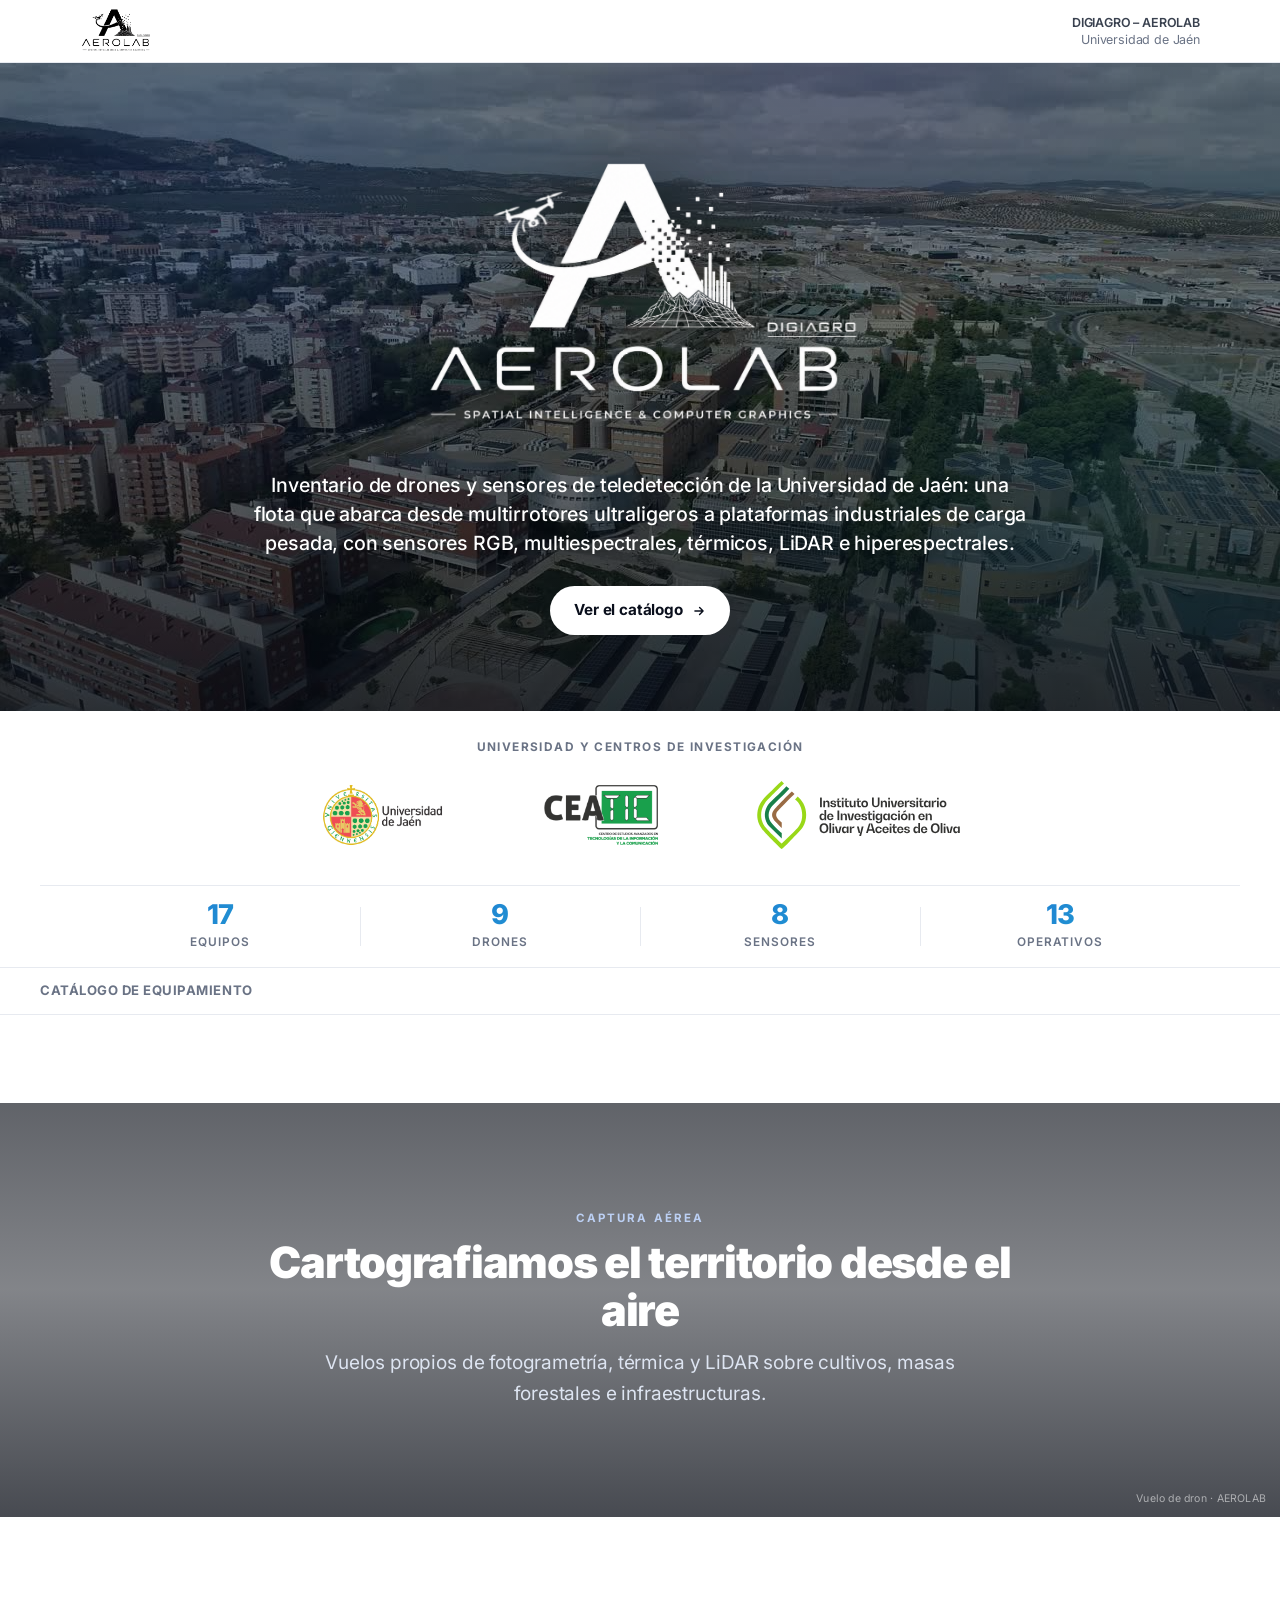
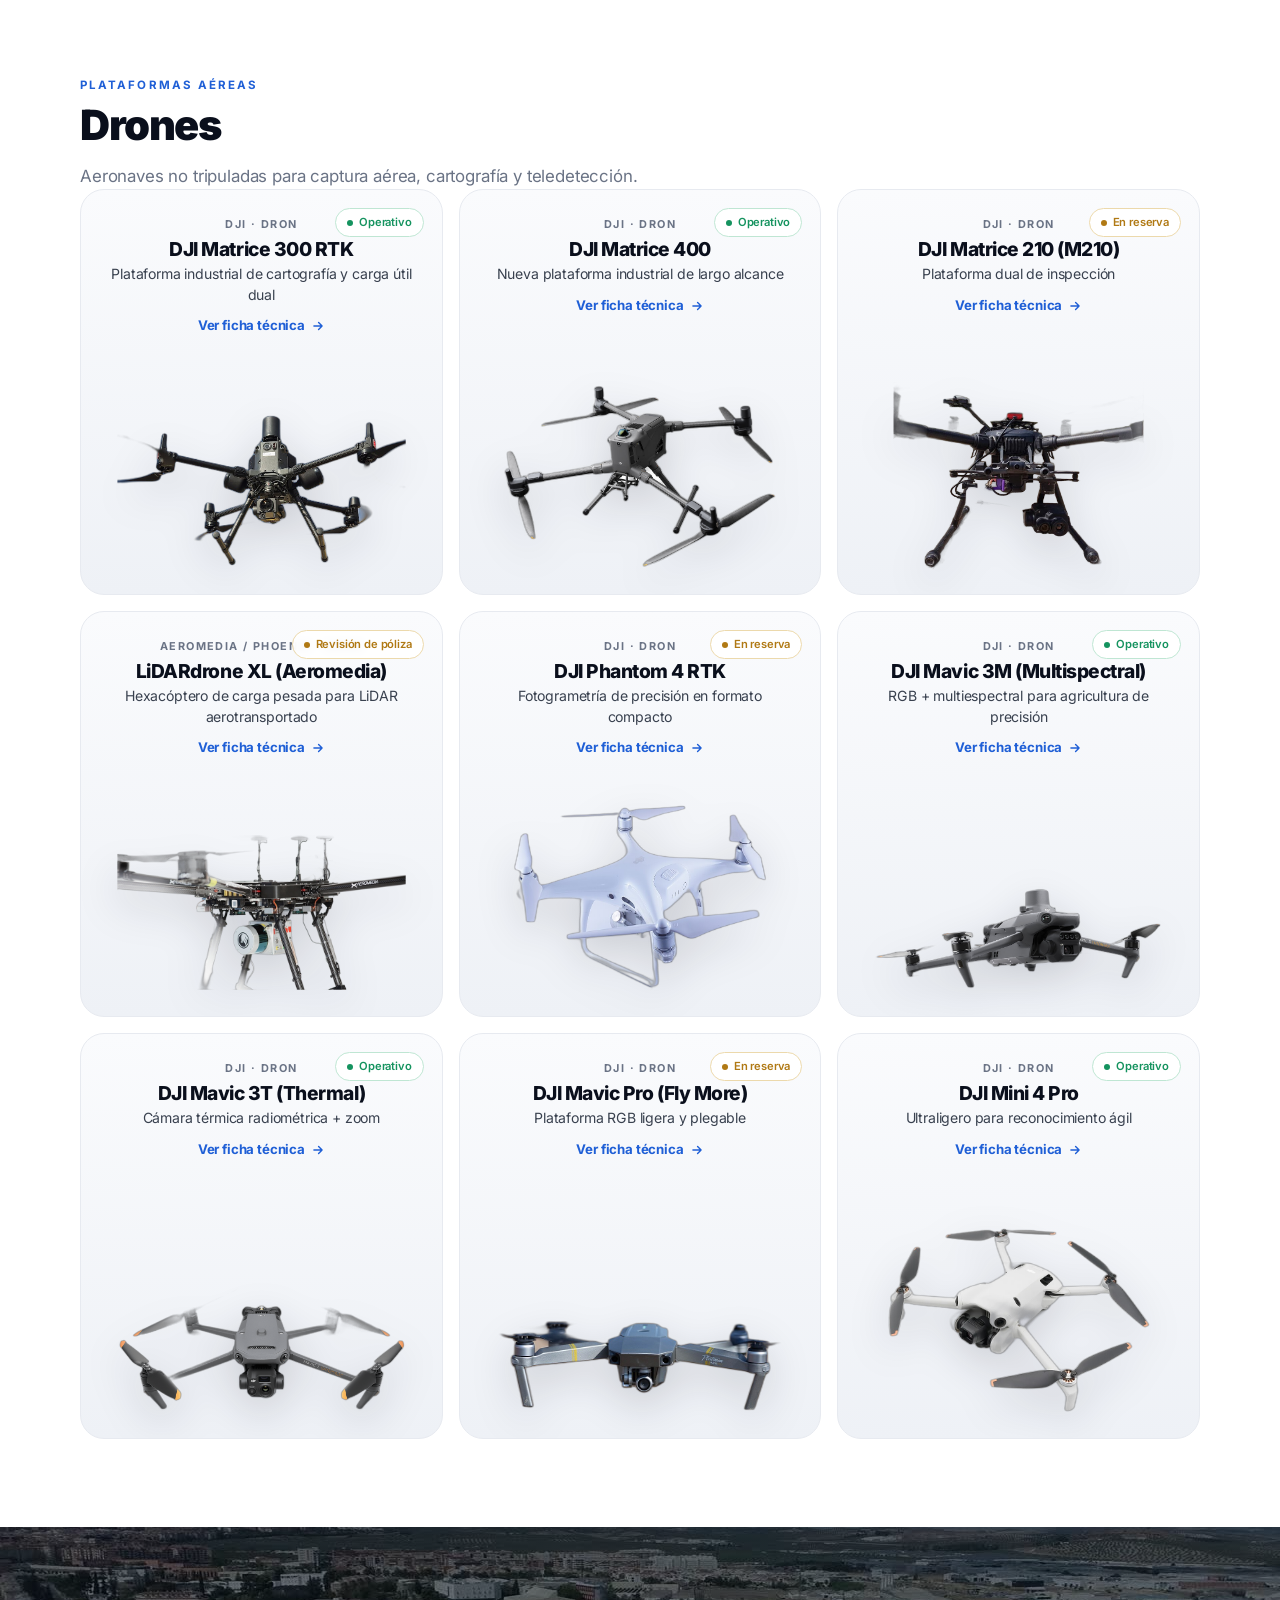
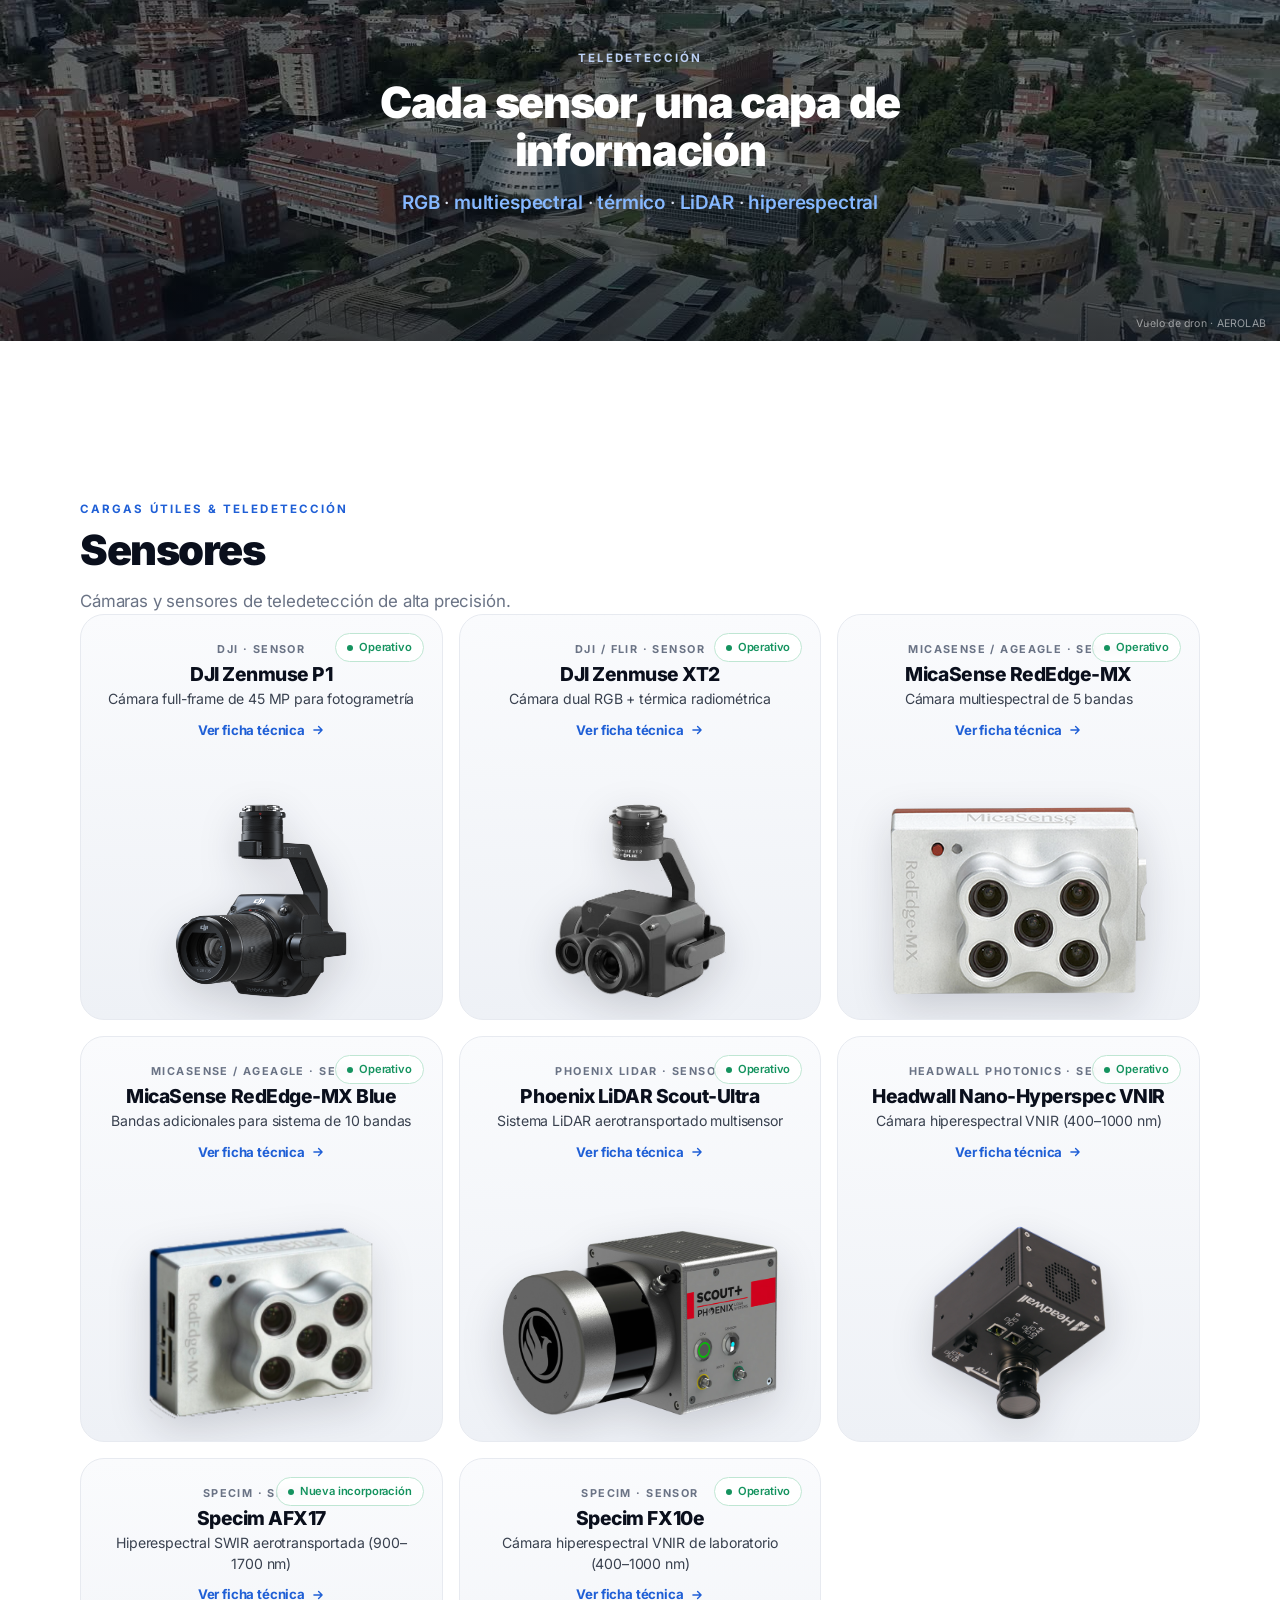
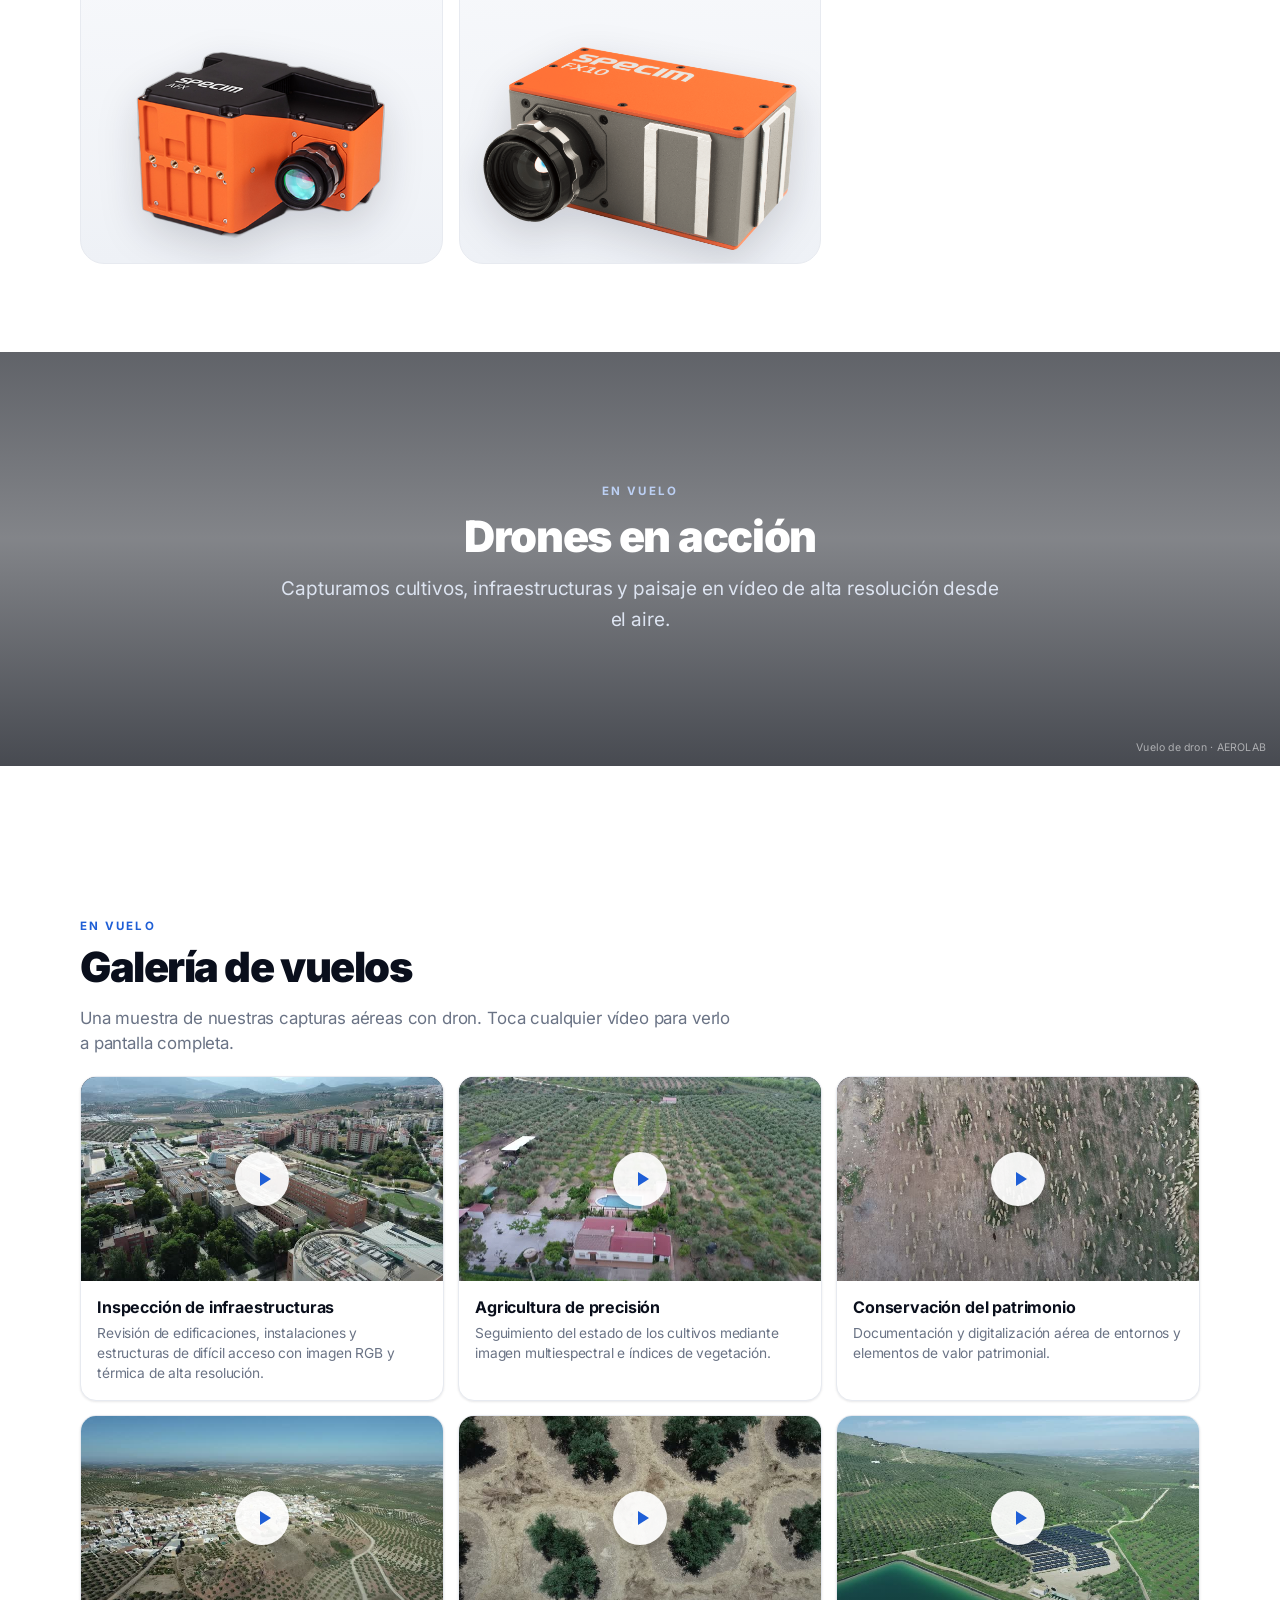
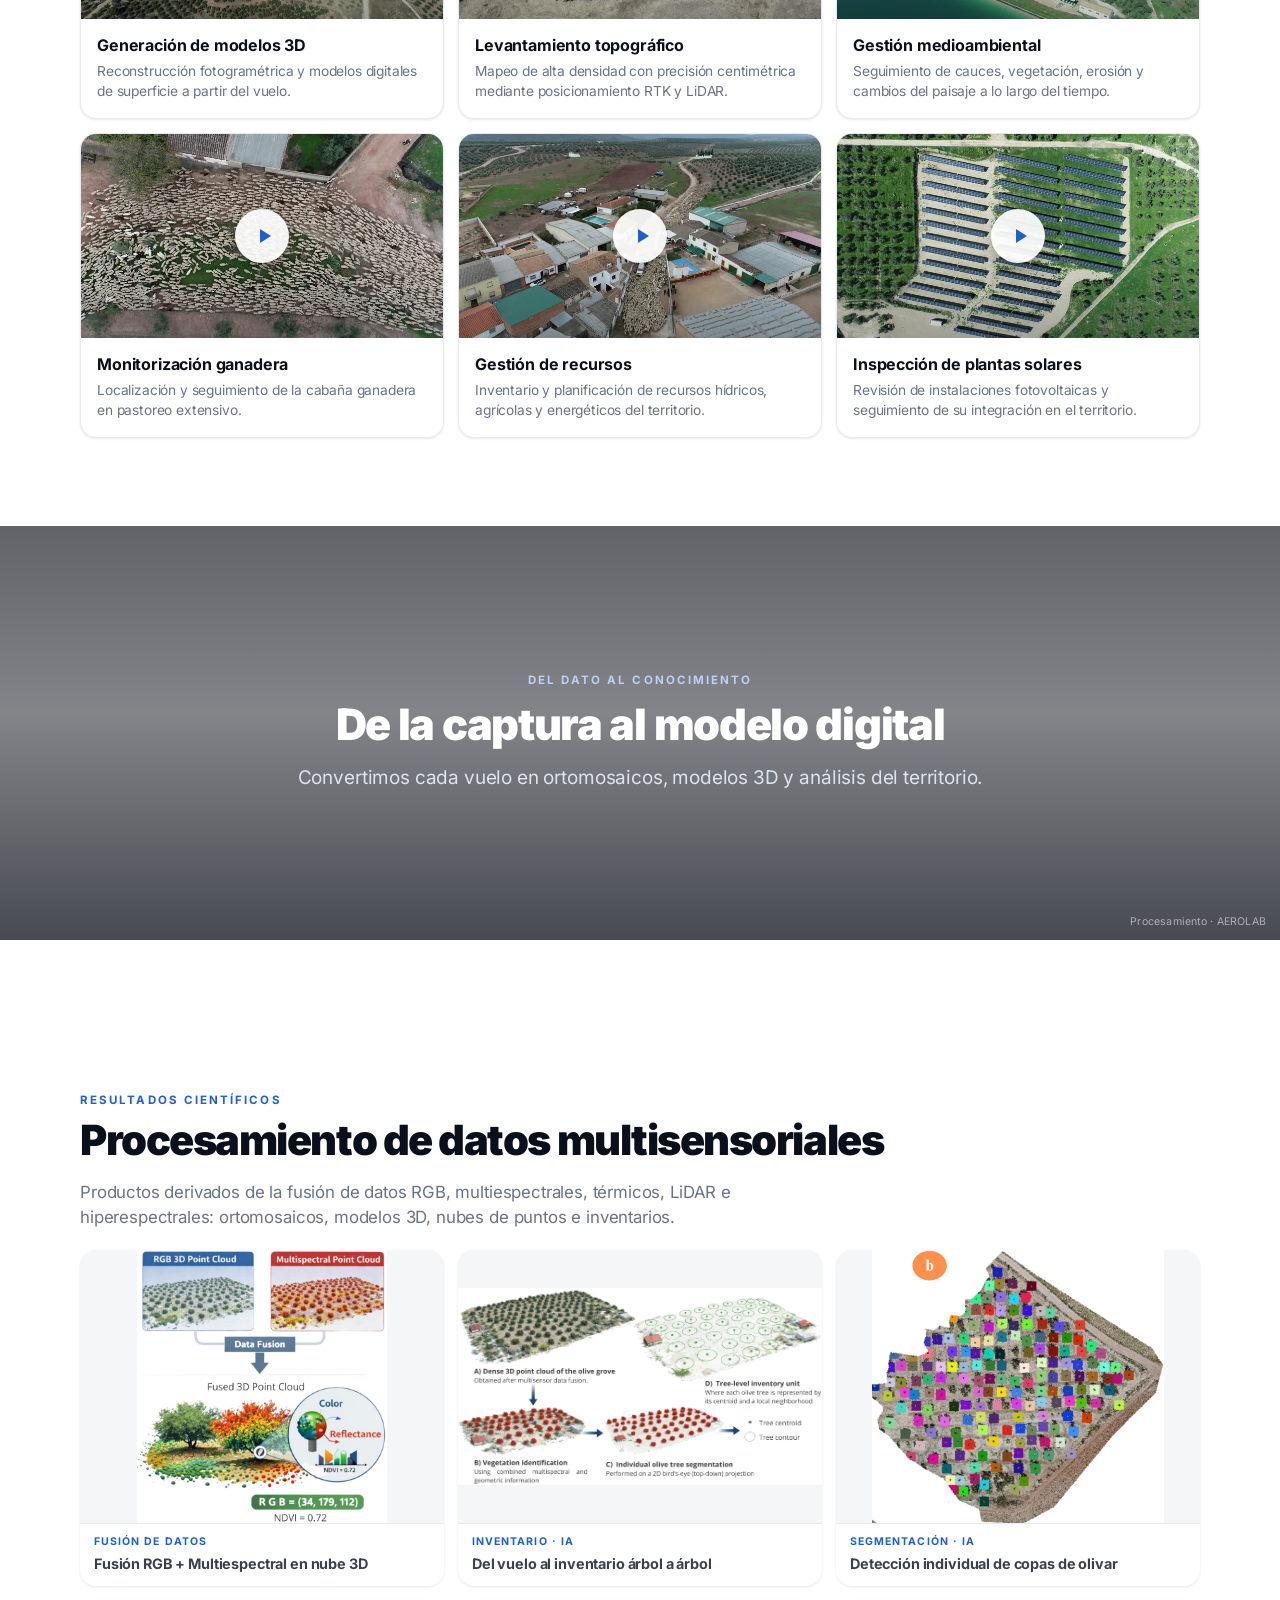
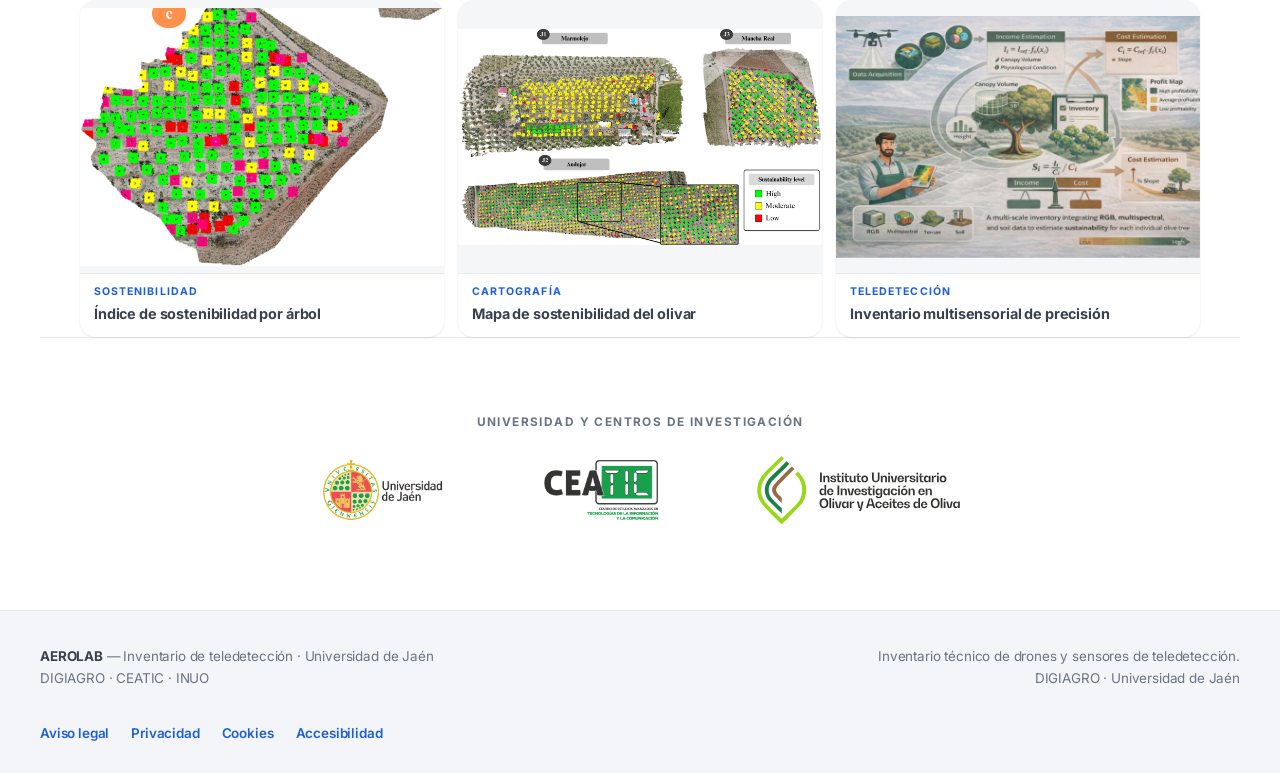
==== aerolab/index.html @ 901b5f2d "AeroLab: la palabra del logo sube dentro de una ventana fija Co-Authored-By: Claude Opus 5.5 <norepl" ====
<!DOCTYPE html>
<html lang="es">
<head>
<meta charset="UTF-8" />
<meta name="viewport" content="width=device-width, initial-scale=1.0" />
<title>AEROLAB · Inventario de Drones y Sensores — Universidad de Jaén</title>
<meta name="description" content="AEROLAB — catálogo técnico de drones y sensores de teledetección del grupo GGGJ de la Universidad de Jaén: características, estado y documentación." />
<link rel="icon" type="image/x-icon" href="favicon.ico?v=2">
<link rel="icon" type="image/png" sizes="32x32" href="favicon-32.png?v=2">
<link rel="icon" type="image/png" sizes="16x16" href="favicon-16.png?v=2">
<link rel="apple-touch-icon" sizes="180x180" href="apple-touch-icon.png?v=2">
<link rel="stylesheet" href="../assets/fuentes/inter.css">
<link rel="stylesheet" href="styles.css?v=41">
</head>
<body>

<nav class="nav">
  <div class="container nav-inner">
    <a class="brand" href="#top" aria-label="AEROLAB DIGIAGRO">
      <img class="brand-img" src="assets/img/aerolab-dark.png?v=29" alt="AEROLAB DIGIAGRO" />
    </a>
    <div class="nav-spacer"></div>
    <div class="nav-meta">
      <b>DIGIAGRO – AEROLAB</b><br>
      Universidad de Jaén
    </div>
  </div>
</nav>

<a id="top"></a>
<div id="hero-mount"></div>

<section class="container partners partners-top">
  <span class="partners-label">Universidad y centros de investigación</span>
  <div class="partners-logos">
    <a href="https://www.uja.es/" target="_blank" rel="noopener" aria-label="Universidad de Jaén">
      <img class="logo-uja" src="assets/img/partners/uja_h.png?v=34" alt="Universidad de Jaén"></a>
    <a href="https://www.ujaen.es/centros/ceatic/" target="_blank" rel="noopener" aria-label="CEATIC">
      <img src="assets/img/partners/ceatic.png" alt="CEATIC — Centro de Estudios Avanzados en TIC"></a>
    <a href="https://inuouja.com/" target="_blank" rel="noopener" aria-label="INUO">
      <img class="logo-inuo" src="assets/img/partners/inuo.svg?v=31" alt="INUO — Instituto de Investigación en Olivar y Aceites de Oliva"></a>
  </div>
</section>

<div class="stats-wrap"><div class="container"><div class="stats" id="stats"></div></div></div>

<div class="controls" id="catalogo">
  <div class="container controls-inner">
    <span class="controls-label">Catálogo de equipamiento</span>
  </div>
</div>

<main>
  <div class="container"><div id="catalog"></div></div>

  <section class="band">
    <div class="band-bg" style="background-image:url('assets/img/band-cultivo.jpg?v=30')"></div>
    <div class="band-inner">
      <div class="eyebrow">En vuelo</div>
      <h2>Drones en acción</h2>
      <p>Capturamos cultivos, infraestructuras y paisaje en vídeo de alta resolución desde el aire.</p>
    </div>
    <span class="src">Vuelo de dron · AEROLAB</span>
  </section>

  <section class="container" id="promo-section">
    <div class="cat" style="padding-top:clamp(40px,6vw,64px)">
      <div class="eyebrow">En vuelo</div>
      <h2 class="cat-head">Galería de vuelos</h2>
      <p class="cat-sub">Una muestra de nuestras capturas aéreas con dron. Toca cualquier vídeo para verlo a pantalla completa.</p>
    </div>
    <div class="promo-grid" id="promo-grid"></div>
  </section>

  <section class="band">
    <div class="band-bg" style="background-image:url('assets/img/band-territorio.jpg?v=30')"></div>
    <div class="band-inner">
      <div class="eyebrow">Del dato al conocimiento</div>
      <h2>De la captura al modelo digital</h2>
      <p>Convertimos cada vuelo en ortomosaicos, modelos 3D y análisis del territorio.</p>
    </div>
    <span class="src">Procesamiento · AEROLAB</span>
  </section>

  <section class="container" id="results-section">
    <div class="cat" style="padding-top:clamp(40px,6vw,64px)">
      <div class="eyebrow">Resultados científicos</div>
      <h2 class="cat-head">Procesamiento de datos multisensoriales</h2>
      <p class="cat-sub">Productos derivados de la fusión de datos RGB, multiespectrales, térmicos, LiDAR e hiperespectrales: ortomosaicos, modelos 3D, nubes de puntos e inventarios.</p>
    </div>
    <div class="results-grid" id="results-grid"></div>
  </section>

  <section class="container partners">
    <span class="partners-label">Universidad y centros de investigación</span>
    <div class="partners-logos">
      <a href="https://www.uja.es/" target="_blank" rel="noopener" aria-label="Universidad de Jaén">
        <img class="logo-uja" src="assets/img/partners/uja_h.png?v=34" alt="Universidad de Jaén" loading="lazy"></a>
      <a href="https://www.ujaen.es/centros/ceatic/" target="_blank" rel="noopener" aria-label="CEATIC">
        <img src="assets/img/partners/ceatic.png" alt="CEATIC — Centro de Estudios Avanzados en TIC" loading="lazy"></a>
      <a href="https://inuouja.com/" target="_blank" rel="noopener" aria-label="INUO">
        <img class="logo-inuo" src="assets/img/partners/inuo.svg?v=31" alt="INUO — Instituto de Investigación en Olivar y Aceites de Oliva" loading="lazy"></a>
    </div>
  </section>
</main>

<div class="overlay" id="overlay"><div class="modal" id="modal"></div></div>

<footer>
  <div class="container foot">
    <div>
      <b>AEROLAB</b> — Inventario de teledetección · Universidad de Jaén<br>
      DIGIAGRO · CEATIC · INUO
    </div>
    <div style="text-align:right">
      Inventario técnico de drones y sensores de teledetección.<br>
      DIGIAGRO · Universidad de Jaén
    </div>
  </div>
  <nav class="container foot-legal" aria-label="Información legal">
    <a href="../legal/aviso-legal.html">Aviso legal</a>
    <a href="../legal/privacidad.html">Privacidad</a>
    <a href="../legal/cookies.html">Cookies</a>
    <a href="../legal/accesibilidad.html">Accesibilidad</a>
  </nav>
</footer>

<div class="lightbox" id="lightbox" aria-hidden="true">
  <button class="lightbox-close" id="lightboxClose" aria-label="Cerrar vídeo">×</button>
  <video class="lightbox-vid" id="lightboxVid" controls playsinline preload="auto"></video>
</div>

<button class="totop" id="totop" aria-label="Volver arriba" title="Volver arriba">
  <svg viewBox="0 0 24 24" fill="none" stroke="currentColor" stroke-width="2.2" stroke-linecap="round" stroke-linejoin="round"><path d="M12 19V5M6 11l6-6 6 6"/></svg>
</button>

<script src="data.js?v=29"></script>
<script src="app.js?v=34"></script>
</body>
</html>
---- assets/fuentes/inter.css ----
/* Inter alojada en el propio servidor (SIL Open Font License), sin conexión a Google */
/* latin-ext */
@font-face {
  font-family: 'Inter';
  font-style: normal;
  font-weight: 400;
  font-display: swap;
  src: url(inter-variable-latin-ext.woff2) format('woff2');
  unicode-range: U+0100-02BA, U+02BD-02C5, U+02C7-02CC, U+02CE-02D7, U+02DD-02FF, U+0304, U+0308, U+0329, U+1D00-1DBF, U+1E00-1E9F, U+1EF2-1EFF, U+2020, U+20A0-20AB, U+20AD-20C4, U+2113, U+2C60-2C7F, U+A720-A7FF;
}
/* latin */
@font-face {
  font-family: 'Inter';
  font-style: normal;
  font-weight: 400;
  font-display: swap;
  src: url(inter-variable-latin.woff2) format('woff2');
  unicode-range: U+0000-00FF, U+0131, U+0152-0153, U+02BB-02BC, U+02C6, U+02DA, U+02DC, U+0304, U+0308, U+0329, U+2000-206F, U+20AC, U+2122, U+2191, U+2193, U+2212, U+2215, U+FEFF, U+FFFD;
}
/* latin-ext */
@font-face {
  font-family: 'Inter';
  font-style: normal;
  font-weight: 500;
  font-display: swap;
  src: url(inter-variable-latin-ext.woff2) format('woff2');
  unicode-range: U+0100-02BA, U+02BD-02C5, U+02C7-02CC, U+02CE-02D7, U+02DD-02FF, U+0304, U+0308, U+0329, U+1D00-1DBF, U+1E00-1E9F, U+1EF2-1EFF, U+2020, U+20A0-20AB, U+20AD-20C4, U+2113, U+2C60-2C7F, U+A720-A7FF;
}
/* latin */
@font-face {
  font-family: 'Inter';
  font-style: normal;
  font-weight: 500;
  font-display: swap;
  src: url(inter-variable-latin.woff2) format('woff2');
  unicode-range: U+0000-00FF, U+0131, U+0152-0153, U+02BB-02BC, U+02C6, U+02DA, U+02DC, U+0304, U+0308, U+0329, U+2000-206F, U+20AC, U+2122, U+2191, U+2193, U+2212, U+2215, U+FEFF, U+FFFD;
}
/* latin-ext */
@font-face {
  font-family: 'Inter';
  font-style: normal;
  font-weight: 600;
  font-display: swap;
  src: url(inter-variable-latin-ext.woff2) format('woff2');
  unicode-range: U+0100-02BA, U+02BD-02C5, U+02C7-02CC, U+02CE-02D7, U+02DD-02FF, U+0304, U+0308, U+0329, U+1D00-1DBF, U+1E00-1E9F, U+1EF2-1EFF, U+2020, U+20A0-20AB, U+20AD-20C4, U+2113, U+2C60-2C7F, U+A720-A7FF;
}
/* latin */
@font-face {
  font-family: 'Inter';
  font-style: normal;
  font-weight: 600;
  font-display: swap;
  src: url(inter-variable-latin.woff2) format('woff2');
  unicode-range: U+0000-00FF, U+0131, U+0152-0153, U+02BB-02BC, U+02C6, U+02DA, U+02DC, U+0304, U+0308, U+0329, U+2000-206F, U+20AC, U+2122, U+2191, U+2193, U+2212, U+2215, U+FEFF, U+FFFD;
}
/* latin-ext */
@font-face {
  font-family: 'Inter';
  font-style: normal;
  font-weight: 700;
  font-display: swap;
  src: url(inter-variable-latin-ext.woff2) format('woff2');
  unicode-range: U+0100-02BA, U+02BD-02C5, U+02C7-02CC, U+02CE-02D7, U+02DD-02FF, U+0304, U+0308, U+0329, U+1D00-1DBF, U+1E00-1E9F, U+1EF2-1EFF, U+2020, U+20A0-20AB, U+20AD-20C4, U+2113, U+2C60-2C7F, U+A720-A7FF;
}
/* latin */
@font-face {
  font-family: 'Inter';
  font-style: normal;
  font-weight: 700;
  font-display: swap;
  src: url(inter-variable-latin.woff2) format('woff2');
  unicode-range: U+0000-00FF, U+0131, U+0152-0153, U+02BB-02BC, U+02C6, U+02DA, U+02DC, U+0304, U+0308, U+0329, U+2000-206F, U+20AC, U+2122, U+2191, U+2193, U+2212, U+2215, U+FEFF, U+FFFD;
}
/* latin-ext */
@font-face {
  font-family: 'Inter';
  font-style: normal;
  font-weight: 800;
  font-display: swap;
  src: url(inter-variable-latin-ext.woff2) format('woff2');
  unicode-range: U+0100-02BA, U+02BD-02C5, U+02C7-02CC, U+02CE-02D7, U+02DD-02FF, U+0304, U+0308, U+0329, U+1D00-1DBF, U+1E00-1E9F, U+1EF2-1EFF, U+2020, U+20A0-20AB, U+20AD-20C4, U+2113, U+2C60-2C7F, U+A720-A7FF;
}
/* latin */
@font-face {
  font-family: 'Inter';
  font-style: normal;
  font-weight: 800;
  font-display: swap;
  src: url(inter-variable-latin.woff2) format('woff2');
  unicode-range: U+0000-00FF, U+0131, U+0152-0153, U+02BB-02BC, U+02C6, U+02DA, U+02DC, U+0304, U+0308, U+0329, U+2000-206F, U+20AC, U+2122, U+2191, U+2193, U+2212, U+2215, U+FEFF, U+FFFD;
}
/* latin-ext */
@font-face {
  font-family: 'Inter';
  font-style: normal;
  font-weight: 900;
  font-display: swap;
  src: url(inter-variable-latin-ext.woff2) format('woff2');
  unicode-range: U+0100-02BA, U+02BD-02C5, U+02C7-02CC, U+02CE-02D7, U+02DD-02FF, U+0304, U+0308, U+0329, U+1D00-1DBF, U+1E00-1E9F, U+1EF2-1EFF, U+2020, U+20A0-20AB, U+20AD-20C4, U+2113, U+2C60-2C7F, U+A720-A7FF;
}
/* latin */
@font-face {
  font-family: 'Inter';
  font-style: normal;
  font-weight: 900;
  font-display: swap;
  src: url(inter-variable-latin.woff2) format('woff2');
  unicode-range: U+0000-00FF, U+0131, U+0152-0153, U+02BB-02BC, U+02C6, U+02DA, U+02DC, U+0304, U+0308, U+0329, U+2000-206F, U+20AC, U+2122, U+2191, U+2193, U+2212, U+2215, U+FEFF, U+FFFD;
}
---- aerolab/styles.css ----
:root{
    --bg:#ffffff; --bg-soft:#f4f5f8; --bg-soft-2:#eceff4;
    --ink:#0a0f1c; --ink-2:#39414f; --muted:#6a7385; --muted-2:#9aa2b3;
    --line:#e7eaf0; --line-2:#f0f2f6;
    --accent:#1f5fd6; --accent-press:#164aa8; --accent-soft:#eaf1fc;
    --ok:#15935f; --ok-soft:#e7f6ef; --warn:#b07914; --warn-soft:#fbf2e1;
    --bad:#cf4040; --bad-soft:#fbeaea;
    --r-lg:24px; --r-md:16px; --r-sm:11px;
    --sh-1:0 1px 2px rgba(10,15,28,.04), 0 1px 3px rgba(10,15,28,.06);
    --sh-2:0 10px 30px -12px rgba(10,15,28,.18);
    --sh-3:0 30px 60px -24px rgba(10,15,28,.30);
    --container:1200px;
    --ease:cubic-bezier(.22,.61,.36,1);
  }
  [data-theme="dark"]{
    --bg:#0b0f17; --bg-soft:#121826; --bg-soft-2:#1b2334;
    --ink:#eef1f6; --ink-2:#c4cbd8; --muted:#8b94a7; --muted-2:#646d80;
    --line:#222b3c; --line-2:#19202e;
    --accent:#5e9bff; --accent-press:#83b2ff; --accent-soft:rgba(94,155,255,.16);
    --ok:#34d39a; --ok-soft:rgba(52,211,154,.14); --warn:#e3b04b; --warn-soft:rgba(227,176,75,.14);
    --bad:#f08a8a; --bad-soft:rgba(240,138,138,.16);
    --sh-1:0 1px 2px rgba(0,0,0,.35); --sh-2:0 12px 32px -14px rgba(0,0,0,.6); --sh-3:0 34px 64px -26px rgba(0,0,0,.72);
  }
  html{color-scheme:light}
  html[data-theme="dark"]{color-scheme:dark}
  body, .nav, .controls, .stats-wrap, .tile, .soft, .modal, .table-wrap, footer, .search input{
    transition:background-color .35s var(--ease), border-color .35s var(--ease), color .35s var(--ease)}
  *{box-sizing:border-box}
  html{scroll-behavior:smooth;-webkit-text-size-adjust:100%}
  body{
    margin:0;background:var(--bg);color:var(--ink);
    font-family:"Inter",system-ui,-apple-system,"Segoe UI",Roboto,sans-serif;
    font-size:16px;line-height:1.5;letter-spacing:-.01em;
    -webkit-font-smoothing:antialiased;text-rendering:optimizeLegibility;
    overflow-x:hidden;
  }
  a{color:inherit;text-decoration:none}
  h1,h2,h3{margin:0;font-weight:800;letter-spacing:-.025em}
  .container{max-width:var(--container);margin:0 auto;padding:0 clamp(18px,4vw,40px);width:100%}
  .eyebrow{font-size:.72rem;font-weight:700;letter-spacing:.18em;text-transform:uppercase;color:var(--accent)}

  /* ============ NAV ============ */
  .nav{position:sticky;top:0;z-index:60;background:rgba(255,255,255,.72);
    backdrop-filter:saturate(180%) blur(20px);-webkit-backdrop-filter:saturate(180%) blur(20px);
    border-bottom:1px solid var(--line)}
  .nav-inner{height:62px;display:flex;align-items:center;gap:16px}
  .brand{display:flex;align-items:center;gap:11px}
  .brand-img{height:46px;width:auto;object-fit:contain;display:block}
  .brand-dark{display:none}
  [data-theme="dark"] .brand-light{display:none}
  [data-theme="dark"] .brand-dark{display:block}
  @media(max-width:560px){.brand-img{height:38px}}
  .sr-only{position:absolute;width:1px;height:1px;padding:0;margin:-1px;overflow:hidden;clip:rect(0 0 0 0);white-space:nowrap;border:0}
  .brand .logo{width:38px;height:38px;border-radius:10px;flex:none;display:grid;place-items:center;
    background:linear-gradient(135deg,var(--accent),#1aa6c4);box-shadow:var(--sh-1)}
  .brand .logo svg{width:21px;height:21px}
  .brand b{font-size:1.02rem;font-weight:800;letter-spacing:-.02em;line-height:1}
  .brand small{display:block;color:var(--muted);font-size:.72rem;font-weight:500;margin-top:2px;letter-spacing:0}
  .nav-spacer{flex:1}
  .nav-meta{color:var(--muted);font-size:.78rem;text-align:right;line-height:1.4}
  .nav-meta b{color:var(--ink-2);font-weight:600}
  @media(max-width:680px){.nav-meta{display:none}}

  /* ============ HERO ============ */
  #hero-mount:empty{display:none}
  .hero-feature{position:relative;overflow:hidden;color:#fff;text-align:center;cursor:pointer;
    display:flex;flex-direction:column;align-items:center;
    padding:clamp(42px,5.5vw,68px) 24px 0;min-height:clamp(430px,60vh,560px);
    background:
      radial-gradient(72% 90% at 74% -6%, rgba(58,120,236,.55), transparent 60%),
      radial-gradient(60% 70% at 16% 104%, rgba(28,190,205,.30), transparent 60%),
      linear-gradient(180deg,#070c18 0%,#0a1426 55%,#080f1e 100%);}
  .hero-feature::after{content:"";position:absolute;inset:0;pointer-events:none;z-index:1;
    background:linear-gradient(180deg, rgba(6,10,18,.46) 0%, rgba(6,10,18,.54) 48%, rgba(6,10,18,.82) 100%)}
  /* Vídeo de fondo del hero */
  .hero-video{position:absolute;inset:0;z-index:0;width:100%;height:100%;object-fit:cover;border:0}
  /* Fondo fotográfico del header (campus UJA) */
  .hero-photo{position:absolute;inset:0;z-index:0;background-size:cover;background-position:center 36%}
  .hero-photo::after{content:"";position:absolute;inset:0;
    background:linear-gradient(180deg, rgba(6,10,18,.52) 0%, rgba(6,10,18,.6) 48%, rgba(6,10,18,.86) 100%)}
  .hero-feature .eyebrow{color:#9fc0ff;position:relative;z-index:2}
  /* Portada con título (sin producto) */
  .hero-title{justify-content:center;cursor:default;padding-bottom:clamp(46px,6vw,76px)}
  .hero-inner{position:relative;z-index:2;width:100%;max-width:940px;
    display:flex;flex-direction:column;align-items:center}
  .hero-title .hero-name{font-size:clamp(2.4rem,5.8vw,4.1rem);max-width:20ch;margin:14px 0 0}
  .hero-logo{position:relative;z-index:2;width:min(480px,86%);height:auto;
    filter:drop-shadow(0 18px 40px rgba(0,0,0,.55))}
  /* Logo de la portada animado por zonas del mismo PNG (sirve en todos los navegadores, también iPhone).
     Zonas sobre 1100x737: dron, la A con el arco, píxeles y relieve, sello DIGIAGRO, palabra y lema. */
  .logo-capas{aspect-ratio:1100/737}
  .logo-capas .capa,.logo-capas .capa i{position:absolute;inset:0}
  .logo-capas .capa i{background:url("assets/img/aerolab-white.png?v=27") center/100% 100% no-repeat}
  .capa-dron{clip-path:inset(16.5% 65.5% 67.5% 18%)}
  .capa-a{clip-path:polygon(0 0,52.3% 0,52.3% 66.6%,0 66.6%,0 32.5%,34.5% 32.5%,34.5% 16.5%,0 16.5%)}
  .capa-pixeles{clip-path:inset(0 24.5% 33.4% 52.3%)}
  .capa-sello{clip-path:inset(0 0 33.4% 75.5%)}
  .capa-palabra{clip-path:inset(66.6% 0 17.2% 0)}
  .capa-lema{clip-path:inset(82.8% 0 0 0)}
  @media (prefers-reduced-motion: no-preference){
    .capa-a{animation:al-a 1s cubic-bezier(.2,.7,.2,1) .1s both}
    .capa-dron{animation:al-dron 1.3s cubic-bezier(.22,.8,.25,1) .7s both, al-flota 2.4s ease-in-out 2s 2}
    .capa-pixeles{-webkit-mask:linear-gradient(90deg,#000 47%,transparent 53%) 100% 0/300% 100% no-repeat;
      mask:linear-gradient(90deg,#000 47%,transparent 53%) 100% 0/300% 100% no-repeat;
      animation:al-pixeles 1.1s steps(9,end) 1.3s both}
    .capa-palabra i{animation:al-palabra .9s cubic-bezier(.2,.7,.2,1) 1.7s both}
    .capa-lema{animation:al-aparece .8s ease 2.4s both}
    .capa-sello{animation:al-sello .8s cubic-bezier(.2,.7,.2,1) 2.7s both}
  }
  @keyframes al-a{from{opacity:0;transform:translateY(6%) scale(.97)}}
  @keyframes al-dron{from{opacity:0;transform:translate(-26%,22%) rotate(-10deg)}60%{opacity:1}}
  @keyframes al-flota{50%{transform:translateY(-1.2%)}}
  @keyframes al-pixeles{from{-webkit-mask-position:100% 0;mask-position:100% 0}to{-webkit-mask-position:0 0;mask-position:0 0}}
  @keyframes al-palabra{from{transform:translateY(16.5%)}}
  @keyframes al-aparece{from{opacity:0}}
  @keyframes al-sello{from{opacity:0;transform:translateX(3%)}}
  .hero-project{position:relative;z-index:2;margin-top:18px;display:inline-flex;align-items:center;
    font-size:.82rem;font-weight:700;letter-spacing:.34em;text-transform:uppercase;color:#fff;
    padding:7px 18px 7px 20px;border:1px solid rgba(255,255,255,.45);border-radius:999px;
    background:rgba(255,255,255,.08);backdrop-filter:blur(4px);text-shadow:0 1px 8px rgba(0,0,0,.4)}
  .hero-title .hero-tag{max-width:60ch;margin-top:18px}
  .hero-title .hero-cta{margin-top:28px;cursor:pointer}
  .hero-name{position:relative;z-index:2;font-size:clamp(2.2rem,5.2vw,3.6rem);font-weight:900;
    line-height:1.02;margin:14px 0 0;max-width:16ch}
  .hero-tag{position:relative;z-index:2;color:#ffffff;font-size:clamp(1rem,1.6vw,1.22rem);
    max-width:62ch;margin:16px 0 0;font-weight:500;text-shadow:0 1px 14px rgba(0,0,0,.45)}
  .hero-cta{position:relative;z-index:2;margin-top:26px;display:inline-flex;align-items:center;gap:9px;
    background:#fff;color:#0a0f1c;font-weight:700;font-size:.95rem;padding:13px 24px;border-radius:999px;
    transition:transform .2s var(--ease), box-shadow .2s}
  .hero-feature:hover .hero-cta{transform:translateY(-2px);box-shadow:0 14px 30px -10px rgba(0,0,0,.5)}
  .hero-img-wrap{position:relative;z-index:1;margin-top:auto;width:100%;align-self:stretch;
    height:clamp(230px,32vh,360px);display:flex;align-items:flex-end;justify-content:center}
  .hero-img-wrap::before{content:"";position:absolute;left:50%;bottom:6%;transform:translateX(-50%);
    width:62%;height:60%;border-radius:50%;background:radial-gradient(closest-side, rgba(120,170,255,.45), transparent 72%);filter:blur(8px)}
  .hero-img{position:relative;max-width:88%;max-height:100%;object-fit:contain;
    filter:drop-shadow(0 32px 46px rgba(0,0,0,.6));transition:transform .6s var(--ease)}
  .hero-feature:hover .hero-img{transform:translateY(-6px) scale(1.02)}
  .hero-svg{position:relative;z-index:1;width:40%;max-width:300px;margin:auto 0 8%}
  .hero-svg svg{width:100%;height:auto}

  /* ============ STATS STRIP ============ */
  .stats-wrap{border-bottom:1px solid var(--line);background:var(--bg)}
  .stats{display:flex;flex-wrap:wrap;gap:0}
  .stat{flex:1 1 0;min-width:120px;padding:15px 8px;text-align:center;position:relative}
  .stat + .stat::before{content:"";position:absolute;left:0;top:26%;height:48%;width:1px;background:var(--line)}
  .stat .n{font-size:1.7rem;font-weight:800;letter-spacing:-.03em;line-height:1}
  .stat .l{font-size:.74rem;color:var(--muted);text-transform:uppercase;letter-spacing:.08em;font-weight:600;margin-top:6px}

  /* ============ CONTROLS ============ */
  .controls{position:sticky;top:62px;z-index:50;background:rgba(255,255,255,.82);
    backdrop-filter:saturate(180%) blur(16px);-webkit-backdrop-filter:saturate(180%) blur(16px);
    border-bottom:1px solid var(--line)}
  .controls-inner{display:flex;gap:12px;flex-wrap:wrap;align-items:center;justify-content:space-between;padding:13px 0}
  .controls-label{font-size:.82rem;font-weight:700;letter-spacing:.04em;text-transform:uppercase;color:var(--muted)}
  .search{flex:1;min-width:240px;position:relative}
  .search input{width:100%;padding:11px 16px 11px 42px;border-radius:12px;border:1px solid var(--line);
    background:var(--bg-soft);color:var(--ink);font-size:.94rem;font-family:inherit;outline:none;transition:.18s}
  .search input::placeholder{color:var(--muted-2)}
  .search input:focus{border-color:var(--accent);background:var(--bg);box-shadow:0 0 0 4px var(--accent-soft)}
  .search svg{position:absolute;left:14px;top:50%;transform:translateY(-50%);width:17px;height:17px;color:var(--muted-2)}
  .tabs{display:flex;gap:6px;flex-wrap:wrap}
  .tab{border:1px solid var(--line);background:var(--bg);color:var(--ink-2);padding:9px 16px;border-radius:10px;
    cursor:pointer;font-size:.88rem;font-weight:600;font-family:inherit;transition:.16s}
  .tab:hover{border-color:#cfd6e2;background:var(--bg-soft)}
  .tab.active{color:#fff;background:var(--accent);border-color:var(--accent)}

  /* ============ EDITORIAL ============ */
  .intro{max-width:760px;margin:0 auto;text-align:center;padding:clamp(46px,6.5vw,82px) 0 clamp(14px,2vw,22px)}
  .intro h2{font-size:clamp(1.7rem,3.2vw,2.4rem);font-weight:900;letter-spacing:-.035em;margin-top:14px;line-height:1.12}
  .intro p{color:var(--muted);font-size:clamp(1.02rem,1.4vw,1.14rem);line-height:1.7;margin:16px auto 0;max-width:64ch}
  .statement{text-align:center;max-width:860px;margin:clamp(40px,6vw,72px) auto clamp(8px,2vw,16px);
    font-size:clamp(1.25rem,2.4vw,1.85rem);font-weight:800;letter-spacing:-.03em;line-height:1.32;color:var(--ink)}
  .statement span{color:var(--accent)}

  /* ============ BANDA DIVISORIA (imagen a sangre completa, parallax) ============ */
  .band{position:relative;width:100vw;margin-left:calc(50% - 50vw);
    min-height:clamp(320px,46vh,480px);display:flex;align-items:center;justify-content:center;text-align:center;
    color:#fff;overflow:hidden;margin-top:clamp(52px,7vw,88px);margin-bottom:clamp(52px,7vw,88px)}
  .band-bg{position:absolute;inset:0;background-size:cover;background-position:center;background-attachment:fixed}
  .band-vid{position:absolute;inset:0;width:100%;height:100%;object-fit:cover;border:0}
  .band::after{content:"";position:absolute;inset:0;
    background:linear-gradient(180deg,rgba(7,11,20,.64),rgba(7,11,20,.5) 45%,rgba(7,11,20,.74))}
  .band-inner{position:relative;z-index:2;max-width:820px;padding:48px 24px}
  .band .eyebrow{color:#bcd0f4}
  .band h2{font-size:clamp(1.7rem,3.6vw,2.7rem);font-weight:900;letter-spacing:-.03em;line-height:1.1;margin:12px 0 0}
  .band p{color:#dde4f1;font-size:clamp(1rem,1.5vw,1.18rem);line-height:1.62;margin:14px auto 0;max-width:60ch}
  .band p span{color:#86b8ff;font-weight:600}
  .band .src{position:absolute;right:14px;bottom:10px;z-index:2;font-size:.66rem;
    color:rgba(255,255,255,.55);letter-spacing:.02em}
  @media(max-width:820px){.band-bg{background-attachment:scroll}}

  /* ============ SECTIONS ============ */
  main{padding-bottom:40px}
  .cat{padding-top:clamp(40px,6vw,72px)}
  .cat-head{font-size:clamp(1.8rem,3.4vw,2.6rem);font-weight:900;letter-spacing:-.035em}
  .cat-sub{margin:8px 0 0;color:var(--muted);font-size:1.05rem;max-width:60ch}
  .sub-head{display:flex;align-items:center;gap:12px;margin:36px 0 18px;font-size:.78rem;
    font-weight:700;letter-spacing:.12em;text-transform:uppercase;color:var(--muted)}
  .sub-head .pill{font-size:.7rem;color:var(--ink-2);background:var(--bg-soft);border:1px solid var(--line);
    padding:2px 9px;border-radius:999px;font-weight:700;letter-spacing:0}
  .sub-head::after{content:"";flex:1;height:1px;background:var(--line)}

  /* ============ TILES ============ */
  .showcase{display:grid;gap:16px;grid-template-columns:repeat(3,1fr)}
  @media(max-width:1080px){.showcase{grid-template-columns:repeat(2,1fr)}}
  @media(max-width:640px){.showcase{grid-template-columns:1fr}}
  .tile{position:relative;border:1px solid #e7eaf0;border-radius:var(--r-lg);overflow:hidden;
    min-height:406px;display:flex;flex-direction:column;align-items:center;text-align:center;
    padding:26px 22px 0;cursor:pointer;background:linear-gradient(180deg,#fafbfd 0%,#eef1f6 100%);
    transition:transform .3s var(--ease), box-shadow .3s var(--ease), border-color .3s}
  [data-theme="dark"] .tile{box-shadow:var(--sh-1)}
  .tile:hover{transform:translateY(-5px);box-shadow:var(--sh-3);border-color:#dbe1ea}
  .tile-label{font-size:.68rem;letter-spacing:.13em;text-transform:uppercase;color:#6a7385;font-weight:700}
  .tile-name{font-size:clamp(1.12rem,1.5vw,1.34rem);font-weight:800;letter-spacing:-.025em;margin:6px 0 4px;line-height:1.12;color:#0a0f1c}
  .tile-tag{color:#39414f;font-size:.88rem;line-height:1.45;max-width:34ch;margin:0}
  .tile-cta{margin-top:11px;display:inline-flex;gap:6px;align-items:center;font-size:.83rem;font-weight:700;color:var(--accent)}
  .tile-cta svg{transition:transform .25s var(--ease)}
  .tile:hover .tile-cta svg{transform:translateX(5px)}
  .tile-img-wrap{margin-top:auto;width:100%;height:212px;position:relative;
    display:flex;align-items:flex-end;justify-content:center;padding-bottom:12px}
  .tile-img-wrap::before{content:"";position:absolute;left:50%;bottom:8%;transform:translateX(-50%);
    width:56%;height:38%;border-radius:50%;background:radial-gradient(closest-side, rgba(10,15,28,.16), transparent 72%);
    filter:blur(7px);opacity:0;transition:opacity .3s}
  .tile:hover .tile-img-wrap::before{opacity:1}
  .tile-img{position:relative;max-width:100%;max-height:212px;object-fit:contain;
    filter:drop-shadow(0 14px 20px rgba(10,15,28,.16));
    transition:transform .6s var(--ease)}
  .tile:hover .tile-img{transform:scale(1.06)}
  .tile-svg{width:44%;max-width:165px;display:grid;place-items:center;margin:auto 0}
  .tile-svg svg.art{width:100%;height:auto}
  .tile-status{position:absolute;top:18px;right:18px;z-index:2;font-size:.7rem;font-weight:600;
    padding:5px 11px;border-radius:999px;display:flex;align-items:center;gap:6px;border:1px solid;
    background:rgba(255,255,255,.9);backdrop-filter:blur(4px)}
  .tile-status.ok{color:var(--ok);border-color:#bfe6d3}
  .tile-status.warn{color:var(--warn);border-color:#ecd9ac}
  .tile-status.bad{color:var(--bad);border-color:#f0c4c4}
  .tile-status .dot{width:6px;height:6px;border-radius:50%;background:currentColor}
  .hidden{display:none!important}

  /* ============ TABLE ============ */
  .table-wrap{margin-top:26px;background:var(--bg);border:1px solid var(--line);border-radius:var(--r-md);overflow:hidden;box-shadow:var(--sh-1)}
  table.inv{width:100%;border-collapse:collapse;font-size:.9rem}
  table.inv thead th{text-align:left;padding:14px 18px;font-size:.7rem;text-transform:uppercase;letter-spacing:.08em;
    color:var(--muted);font-weight:700;background:var(--bg-soft);border-bottom:1px solid var(--line)}
  table.inv tbody tr{border-bottom:1px solid var(--line-2);cursor:pointer;transition:background .14s}
  table.inv tbody tr:last-child{border-bottom:0}
  table.inv tbody tr:hover{background:var(--accent-soft)}
  table.inv td{padding:12px 18px;vertical-align:middle}
  .t-cell{display:flex;align-items:center;gap:13px}
  .t-thumb{width:50px;height:50px;border-radius:11px;border:1px solid var(--line);flex:none;
    display:grid;place-items:center;overflow:hidden;background:var(--bg-soft)}
  .t-thumb svg.art{width:72%;height:72%}
  .t-thumb .thumb-bg{display:none}
  .t-thumb .art-img{width:100%;height:100%;object-fit:contain;padding:4px}
  .t-thumb .svg-fallback{width:72%;height:72%}
  .t-name{font-weight:700;letter-spacing:-.01em}
  .t-brand{color:var(--muted-2);font-size:.74rem;text-transform:uppercase;letter-spacing:.05em;font-weight:600}
  .t-type{display:inline-flex;align-items:center;gap:7px}
  .t-type .sq{width:8px;height:8px;border-radius:2px}
  .t-serial{font-family:ui-monospace,"SFMono-Regular",Consolas,monospace;font-size:.8rem;color:var(--muted)}
  .st{display:inline-flex;align-items:center;gap:6px;font-size:.78rem;font-weight:600;padding:4px 10px;border-radius:999px;border:1px solid}
  .st.ok{background:var(--ok-soft);color:var(--ok);border-color:#bfe6d3}
  .st.warn{background:var(--warn-soft);color:var(--warn);border-color:#ecd9ac}
  .st.bad{background:var(--bad-soft);color:var(--bad);border-color:#f0c4c4}
  .st .dot{width:6px;height:6px;border-radius:50%;background:currentColor}
  .t-view{color:var(--accent);font-weight:700;font-size:.82rem;white-space:nowrap}
  .chips{display:flex;flex-wrap:wrap;gap:5px}
  .chip{font-size:.72rem;color:var(--accent);background:var(--accent-soft);border:1px solid #d9e6f8;padding:2px 9px;border-radius:7px;font-weight:600}
  @media(max-width:880px){table.inv .hide-sm{display:none}}

  .empty{margin-top:26px;color:var(--muted);text-align:center;padding:64px 20px;background:var(--bg);border:1px solid var(--line);border-radius:var(--r-md)}

  /* ============ SOFTWARE ============ */
  .soft-grid{display:grid;gap:14px;grid-template-columns:repeat(auto-fill,minmax(290px,1fr));margin-top:18px}
  .soft{display:flex;gap:14px;align-items:flex-start;background:var(--bg);border:1px solid var(--line);
    border-radius:16px;padding:16px 18px;box-shadow:var(--sh-1);transition:.22s var(--ease);color:inherit}
  .soft:hover{transform:translateY(-4px);box-shadow:var(--sh-2);border-color:#cfd8e6}
  .soft-ico{flex:none;width:48px;height:48px;border-radius:13px;display:grid;place-items:center;
    font-weight:800;font-size:1.02rem;color:#fff;letter-spacing:-.02em;
    background:linear-gradient(145deg, var(--c), color-mix(in srgb, var(--c) 62%, #000 12%));
    box-shadow:0 6px 16px -6px var(--c)}
  .soft-body{display:flex;flex-direction:column;min-width:0;flex:1}
  .soft-top{display:flex;align-items:center;gap:8px;flex-wrap:wrap}
  .soft-top b{font-size:1rem;font-weight:700;letter-spacing:-.01em}
  .soft-cat{font-size:.66rem;font-weight:700;text-transform:uppercase;letter-spacing:.06em;color:var(--muted);
    background:var(--bg-soft);border:1px solid var(--line);padding:2px 7px;border-radius:6px}
  .soft-desc{color:var(--muted);font-size:.85rem;line-height:1.45;margin-top:5px}
  .soft-link{margin-top:9px;display:inline-flex;align-items:center;gap:5px;font-size:.8rem;font-weight:700;color:var(--accent)}
  .soft-link svg{transition:transform .2s var(--ease)}
  .soft:hover .soft-link svg{transform:translateX(4px)}
  .soft-link--muted{color:var(--muted-2);font-weight:600}

  /* ============ GALERÍA PROMOCIONAL (vídeos) ============ */
  .promo-grid{display:grid;gap:14px;grid-template-columns:repeat(3,1fr);margin-top:20px}
  @media(max-width:900px){.promo-grid{grid-template-columns:repeat(2,1fr)}}
  @media(max-width:560px){.promo-grid{grid-template-columns:1fr}}
  .promo-card{display:flex;flex-direction:column;border:1px solid var(--line);border-radius:16px;overflow:hidden;
    background:var(--bg);box-shadow:var(--sh-1);transition:transform .25s var(--ease), box-shadow .25s var(--ease)}
  .promo-card:hover{transform:translateY(-4px);box-shadow:var(--sh-2);border-color:#cfd8e6}
  .promo-media{position:relative;border:0;padding:0;margin:0;cursor:pointer;display:block;width:100%;
    aspect-ratio:16/9;overflow:hidden;background:#0a0f1c}
  .promo-thumb{width:100%;height:100%;object-fit:cover;display:block;transition:transform .5s var(--ease)}
  .promo-card:hover .promo-thumb{transform:scale(1.06)}
  .promo-media::after{content:"";position:absolute;inset:0;pointer-events:none;
    background:linear-gradient(180deg,transparent 55%,rgba(6,10,18,.4));opacity:.6;transition:opacity .25s}
  .promo-card:hover .promo-media::after{opacity:.35}
  .promo-play{position:absolute;left:50%;top:50%;transform:translate(-50%,-50%);z-index:2;
    width:54px;height:54px;border-radius:50%;display:grid;place-items:center;
    background:rgba(255,255,255,.92);color:var(--accent);box-shadow:0 10px 26px -8px rgba(0,0,0,.6);
    transition:transform .25s var(--ease), background .2s}
  .promo-card:hover .promo-play{transform:translate(-50%,-50%) scale(1.1);background:#fff}
  .promo-play svg{width:24px;height:24px;margin-left:3px}
  .promo-cap{padding:14px 16px 16px;display:flex;flex-direction:column;gap:5px}
  .promo-title{font-size:1rem;font-weight:700;letter-spacing:-.01em;color:var(--ink)}
  .promo-util{font-size:.86rem;line-height:1.45;color:var(--muted)}

  /* Lightbox de vídeo */
  .lightbox{position:fixed;inset:0;z-index:120;display:none;align-items:center;justify-content:center;
    background:rgba(4,7,14,.93);backdrop-filter:blur(4px);padding:5vh 4vw}
  .lightbox.open{display:flex;animation:pop .22s var(--ease)}
  .lightbox-vid{max-width:100%;max-height:90vh;width:auto;border-radius:12px;background:#000;
    box-shadow:0 30px 80px -20px rgba(0,0,0,.85)}
  .lightbox-close{position:absolute;top:18px;right:20px;z-index:2;width:46px;height:46px;border-radius:13px;
    border:1px solid rgba(255,255,255,.22);background:rgba(255,255,255,.12);color:#fff;font-size:1.55rem;
    cursor:pointer;display:grid;place-items:center;transition:.15s}
  .lightbox-close:hover{background:rgba(255,255,255,.24)}

  /* ============ RESULTADOS DE VUELOS ============ */
  .results-grid{display:grid;gap:14px;grid-template-columns:repeat(3,1fr);margin-top:20px}
  @media(max-width:900px){.results-grid{grid-template-columns:repeat(2,1fr)}}
  @media(max-width:560px){.results-grid{grid-template-columns:1fr}}
  .results-credit{margin-top:18px;text-align:center;font-size:.78rem;color:var(--muted);font-style:italic}
  .result-card{position:relative;margin:0;border-radius:16px;overflow:hidden;
    background:#f4f6f8;box-shadow:var(--sh-1);transition:transform .25s var(--ease), box-shadow .25s var(--ease);
    display:flex;flex-direction:column}
  .result-card:hover{transform:translateY(-4px);box-shadow:var(--sh-2)}
  .result-img{width:100%;aspect-ratio:4/3;object-fit:contain;display:block;background:#f4f6f8;transition:transform .5s var(--ease)}
  .result-card:hover .result-img{transform:scale(1.03)}
  .result-cap{position:relative;z-index:2;padding:10px 14px 12px;
    display:flex;flex-direction:column;gap:3px;color:var(--ink-2);background:#fff;
    border-top:1px solid var(--line)}
  .result-cat{font-size:.66rem;font-weight:700;text-transform:uppercase;letter-spacing:.1em;color:var(--accent)}
  .result-title{font-size:.9rem;font-weight:700;letter-spacing:-.01em;color:var(--ink-2)}

  /* ============ MODAL ============ */
  .overlay{position:fixed;inset:0;z-index:100;display:none;align-items:flex-start;justify-content:center;
    background:rgba(8,12,22,.5);backdrop-filter:blur(5px);padding:5vh 16px;overflow-y:auto}
  .overlay.open{display:flex}
  .modal{width:min(820px,100%);background:var(--bg);border:1px solid var(--line);border-radius:var(--r-lg);
    box-shadow:0 40px 90px -28px rgba(8,12,22,.5);overflow:hidden;animation:pop .26s var(--ease)}
  @keyframes pop{from{opacity:0;transform:translateY(14px) scale(.985)}to{opacity:1;transform:none}}
  .modal-hero{position:relative;height:340px;display:flex;align-items:center;justify-content:center;overflow:hidden;
    border-bottom:1px solid var(--line);background:linear-gradient(180deg,#fafbfd,var(--bg-soft))}
  .modal-hero svg.art{width:34%;height:auto;max-height:70%}
  .modal-hero .thumb-bg{position:absolute;inset:0;background-size:cover;background-position:center;
    filter:blur(34px) saturate(1.2);transform:scale(1.35);opacity:.36}
  .modal-hero .art-img{position:relative;z-index:1;max-width:86%;max-height:100%;width:auto;height:auto;
    object-fit:contain;padding:28px}
  .modal-hero .svg-fallback{position:relative;z-index:1;display:grid;place-items:center}
  .modal-close{position:absolute;top:14px;right:14px;z-index:3;width:38px;height:38px;border-radius:11px;
    border:1px solid var(--line);background:rgba(255,255,255,.92);color:var(--ink-2);cursor:pointer;font-size:1.25rem;
    display:grid;place-items:center;transition:.16s}
  .modal-close:hover{background:#fbe9e9;color:#c0392b;border-color:#f0c9c9}
  .modal-body{padding:26px clamp(20px,3.4vw,34px) 30px}
  .modal-body .tile-label{margin-bottom:5px;display:block}
  .modal-body h2{font-size:clamp(1.5rem,2.6vw,1.85rem);font-weight:800;letter-spacing:-.03em;margin:0 0 5px}
  .modal-body .lead{color:var(--muted);font-size:1.02rem;margin-bottom:16px}
  .status-row{display:flex;gap:8px;flex-wrap:wrap;margin-bottom:18px}
  .status-tag{display:inline-flex;align-items:center;gap:7px;font-size:.8rem;font-weight:600;padding:6px 12px;
    border-radius:9px;background:var(--bg-soft);border:1px solid var(--line);color:var(--ink-2)}
  .status-tag.ok{background:var(--ok-soft);color:var(--ok);border-color:#bfe6d3}
  .status-tag.warn{background:var(--warn-soft);color:var(--warn);border-color:#ecd9ac}
  .status-tag.bad{background:var(--bad-soft);color:var(--bad);border-color:#f0c4c4}
  .status-tag .dot{width:7px;height:7px;border-radius:50%;background:currentColor}
  /* Editor de estado */
  .desc{color:var(--ink-2);line-height:1.68;margin:0 0 20px;font-size:.97rem}
  .specs-title{font-size:.72rem;text-transform:uppercase;letter-spacing:.1em;color:var(--muted-2);font-weight:700;margin:0 0 6px}
  table.specs{width:100%;border-collapse:collapse;margin-bottom:18px}
  table.specs td{padding:11px 4px;border-bottom:1px solid var(--line-2);font-size:.92rem;vertical-align:top}
  table.specs td:first-child{color:var(--muted);width:46%}
  table.specs td:last-child{font-weight:600;color:var(--ink)}
  .meta-line{font-size:.85rem;color:var(--muted);margin:4px 0;line-height:1.5}
  .meta-line b{color:var(--ink-2);font-weight:600}
  .doc-btn{display:inline-flex;align-items:center;gap:9px;margin-top:16px;padding:13px 22px;border-radius:12px;
    font-weight:700;font-size:.92rem;background:var(--accent);color:#fff;transition:.18s}
  .doc-btn:hover{background:var(--accent-press);transform:translateY(-1px)}

  /* ============ FOOTER ============ */
  /* ============ ENTIDADES / LOGOS ============ */
  .partners{padding:clamp(44px,6vw,76px) 0 8px;text-align:center;border-top:1px solid var(--line)}
  .partners-label{display:block;font-size:.74rem;font-weight:700;letter-spacing:.12em;text-transform:uppercase;color:var(--muted);margin-bottom:16px}
  .partners-logos{display:flex;flex-wrap:wrap;align-items:center;justify-content:center;gap:clamp(28px,6vw,62px)}
  .partners-logos a{display:block;opacity:.9;transition:opacity .2s, transform .2s var(--ease)}
  .partners-logos a:hover{opacity:1;transform:translateY(-2px)}
  .partners-logos img{height:84px;width:auto;object-fit:contain;display:block}
  .partners-logos img.logo-uja{height:66px}
  .partners-logos img.logo-inuo{height:68px}
  @media(max-width:560px){.partners-logos img{height:58px}.partners-logos img.logo-uja{height:46px}.partners-logos img.logo-inuo{height:48px}}
  /* Franja superior de entidades */
  .partners-top{padding:clamp(18px,2.6vw,28px) 0;border-top:0;border-bottom:1px solid var(--line)}

  footer{border-top:1px solid var(--line);background:var(--bg-soft);margin-top:30px}
  .foot{display:flex;flex-wrap:wrap;gap:24px;justify-content:space-between;padding:34px 0;color:var(--muted);font-size:.84rem;line-height:1.65}
  .foot b{color:var(--ink-2)}
  .foot a{color:var(--accent);font-weight:600}
  .foot-legal{display:flex;flex-wrap:wrap;gap:6px 22px;padding:0 0 30px;font-size:.84rem}
  .foot-legal a{color:var(--accent);font-weight:600}

  /* ============ ICON BUTTONS / THEME ============ */
  .icon-btn{width:38px;height:38px;border-radius:10px;border:1px solid var(--line);background:var(--bg);
    color:var(--ink-2);display:grid;place-items:center;cursor:pointer;transition:.16s var(--ease);flex:none}
  .icon-btn:hover{background:var(--bg-soft);color:var(--ink);border-color:#cfd6e2}
  .icon-btn svg{width:18px;height:18px}
  .icon-btn .moon{display:none}
  [data-theme="dark"] .icon-btn .sun{display:none}
  [data-theme="dark"] .icon-btn .moon{display:block}

  /* ============ NAV ON SCROLL ============ */
  .nav.scrolled{box-shadow:0 6px 24px -12px rgba(10,15,28,.22);background:rgba(255,255,255,.9)}
  [data-theme="dark"] .nav.scrolled{background:rgba(11,15,23,.92);box-shadow:0 6px 24px -10px rgba(0,0,0,.5)}

  /* ============ SCROLL REVEAL ============ */
  @media (prefers-reduced-motion: no-preference){
    html.has-reveal .reveal{opacity:0;transform:translateY(22px);transition:opacity .6s var(--ease), transform .6s var(--ease)}
    html.has-reveal .reveal.in{opacity:1;transform:none}
  }

  /* ============ BACK TO TOP ============ */
  .totop{position:fixed;right:clamp(16px,3vw,28px);bottom:clamp(16px,3vw,28px);z-index:70;
    width:48px;height:48px;border-radius:50%;border:1px solid var(--line);background:var(--bg);color:var(--ink);
    box-shadow:var(--sh-2);display:grid;place-items:center;cursor:pointer;
    opacity:0;transform:translateY(12px) scale(.9);pointer-events:none;transition:.28s var(--ease)}
  .totop.show{opacity:1;transform:none;pointer-events:auto}
  .totop:hover{background:var(--accent);color:#fff;border-color:var(--accent)}
  .totop svg{width:20px;height:20px}

  /* ============ A11Y FOCUS ============ */
  :focus-visible{outline:2px solid var(--accent);outline-offset:3px;border-radius:8px}
  .tile:focus-visible,.hero-feature:focus-visible,table.inv tbody tr:focus-visible{outline:2px solid var(--accent);outline-offset:3px}

  /* ============ DETALLES PREMIUM / ACTUALES ============ */
  .grad-text{background:linear-gradient(118deg,var(--accent) 0%,#21b3cf 96%);
    -webkit-background-clip:text;background-clip:text;color:transparent}

  /* Hero: aurora animada (sobre la foto, color sutil) */
  .hero-feature::before{content:"";position:absolute;inset:-25%;z-index:1;pointer-events:none;opacity:.65;
    background:
      radial-gradient(38% 46% at 28% 36%, rgba(60,122,236,.55), transparent 62%),
      radial-gradient(34% 42% at 74% 64%, rgba(26,196,210,.42), transparent 62%),
      radial-gradient(30% 36% at 60% 18%, rgba(150,110,255,.30), transparent 60%);
    filter:blur(46px);animation:aurora 20s ease-in-out infinite alternate}
  @keyframes aurora{
    0%{transform:translate3d(-3%,-2%,0) scale(1) rotate(0deg)}
    100%{transform:translate3d(5%,3%,0) scale(1.18) rotate(8deg)}}
  .hero-feature .eyebrow,.hero-name,.hero-tag,.hero-cta,.hero-img-wrap{position:relative;z-index:2}

  /* Tarjetas: inclinación 3D + foco que sigue al cursor */
  .tile{transform-style:preserve-3d;transition:transform .25s var(--ease),box-shadow .3s var(--ease),border-color .3s}
  .tile.tilting{transform:perspective(900px) rotateX(var(--rx,0deg)) rotateY(var(--ry,0deg)) translateY(-5px);
    transition:transform .08s linear,box-shadow .3s var(--ease),border-color .3s}
  .tile::after{content:"";position:absolute;inset:0;z-index:3;pointer-events:none;border-radius:inherit;
    background:radial-gradient(260px circle at var(--mx,50%) var(--my,50%), rgba(31,95,214,.10), transparent 64%);
    opacity:0;transition:opacity .3s}
  .tile:hover::after{opacity:1}

  /* Marquesina de fabricantes */
  .marquee{overflow:hidden;border-bottom:1px solid var(--line);background:var(--bg);
    -webkit-mask:linear-gradient(90deg,transparent,#000 12%,#000 88%,transparent);
    mask:linear-gradient(90deg,transparent,#000 12%,#000 88%,transparent)}
  .marquee-track{display:flex;align-items:center;gap:40px;width:max-content;padding:13px 20px;
    animation:marquee 28s linear infinite}
  .marquee:hover .marquee-track{animation-play-state:paused}
  .marquee-track span{color:var(--muted-2);font-weight:700;font-size:.92rem;letter-spacing:.02em;white-space:nowrap;
    display:inline-flex;align-items:center;gap:40px}
  .marquee-track span::before{content:"";width:5px;height:5px;border-radius:50%;background:var(--accent);opacity:.5}
  @keyframes marquee{to{transform:translateX(-50%)}}

  @media (prefers-reduced-motion: reduce){
    .hero-feature::before{animation:none}
    .marquee-track{animation:none}
  }
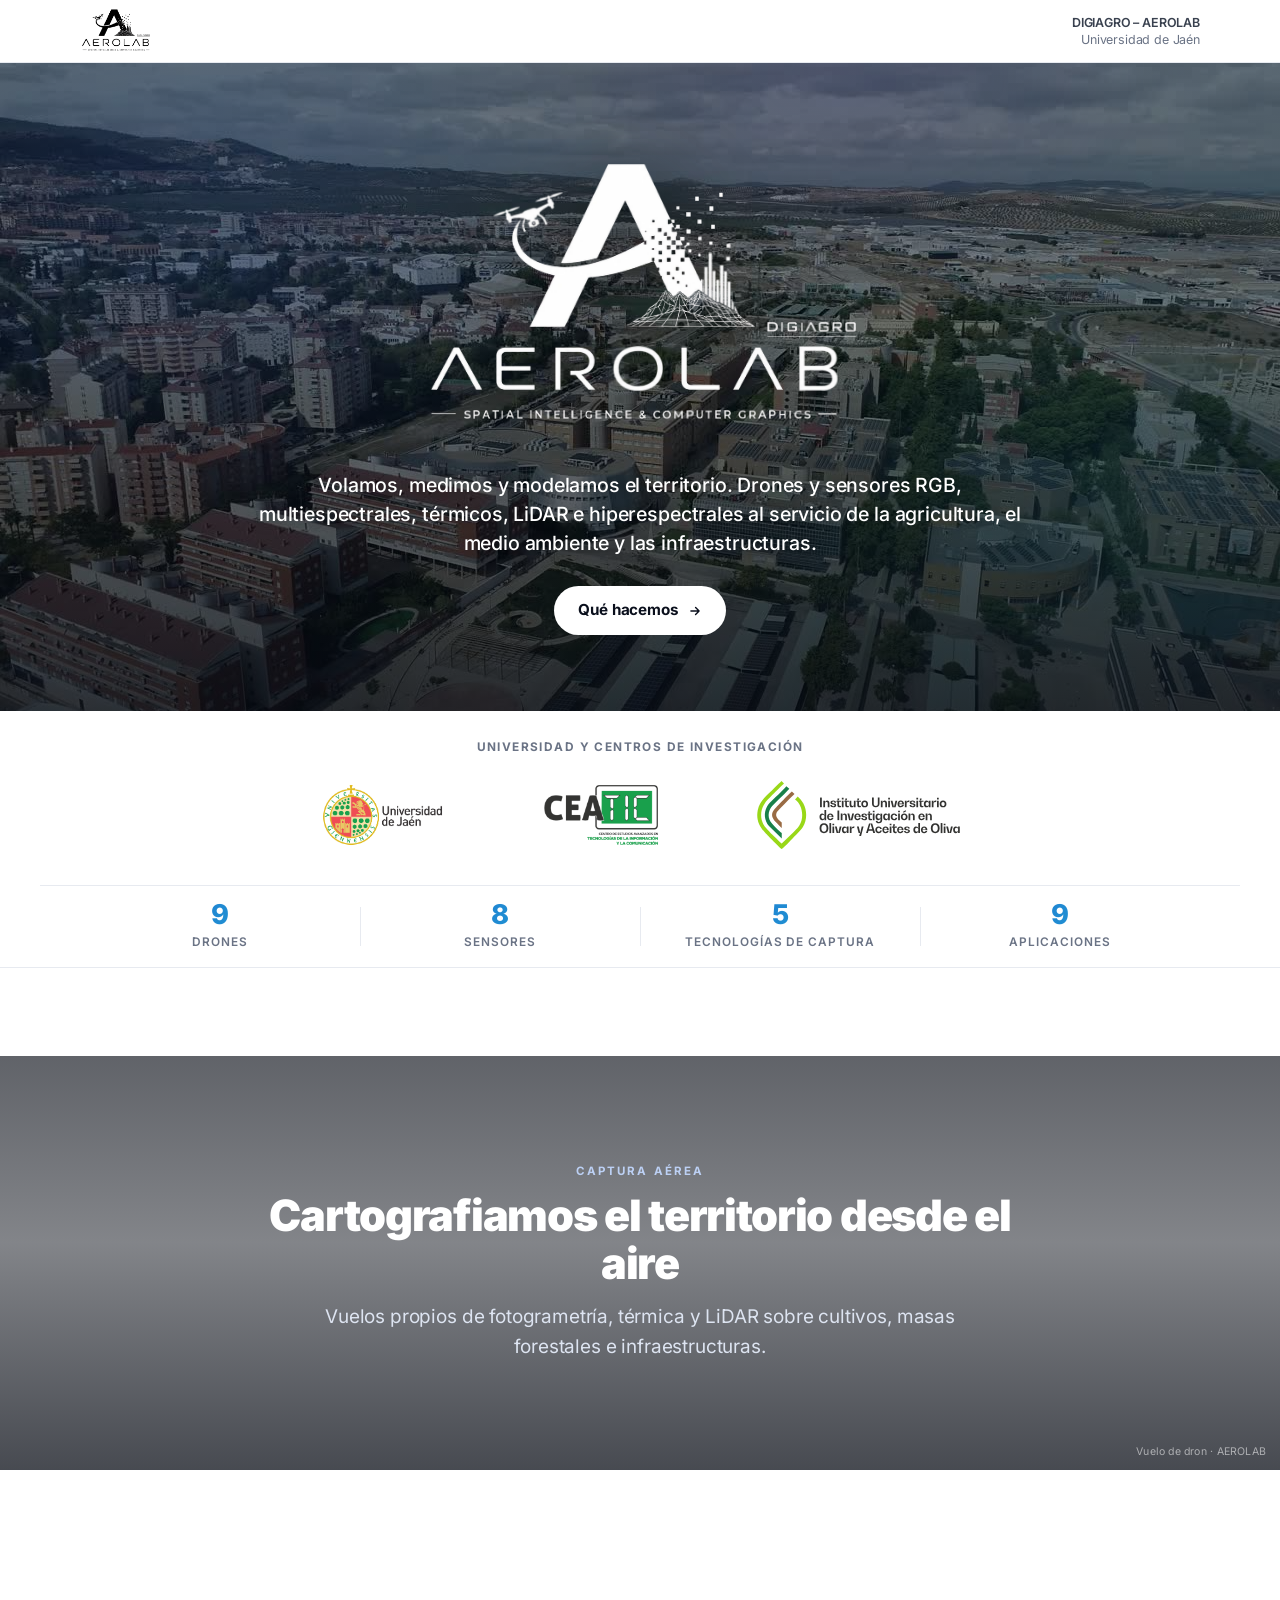
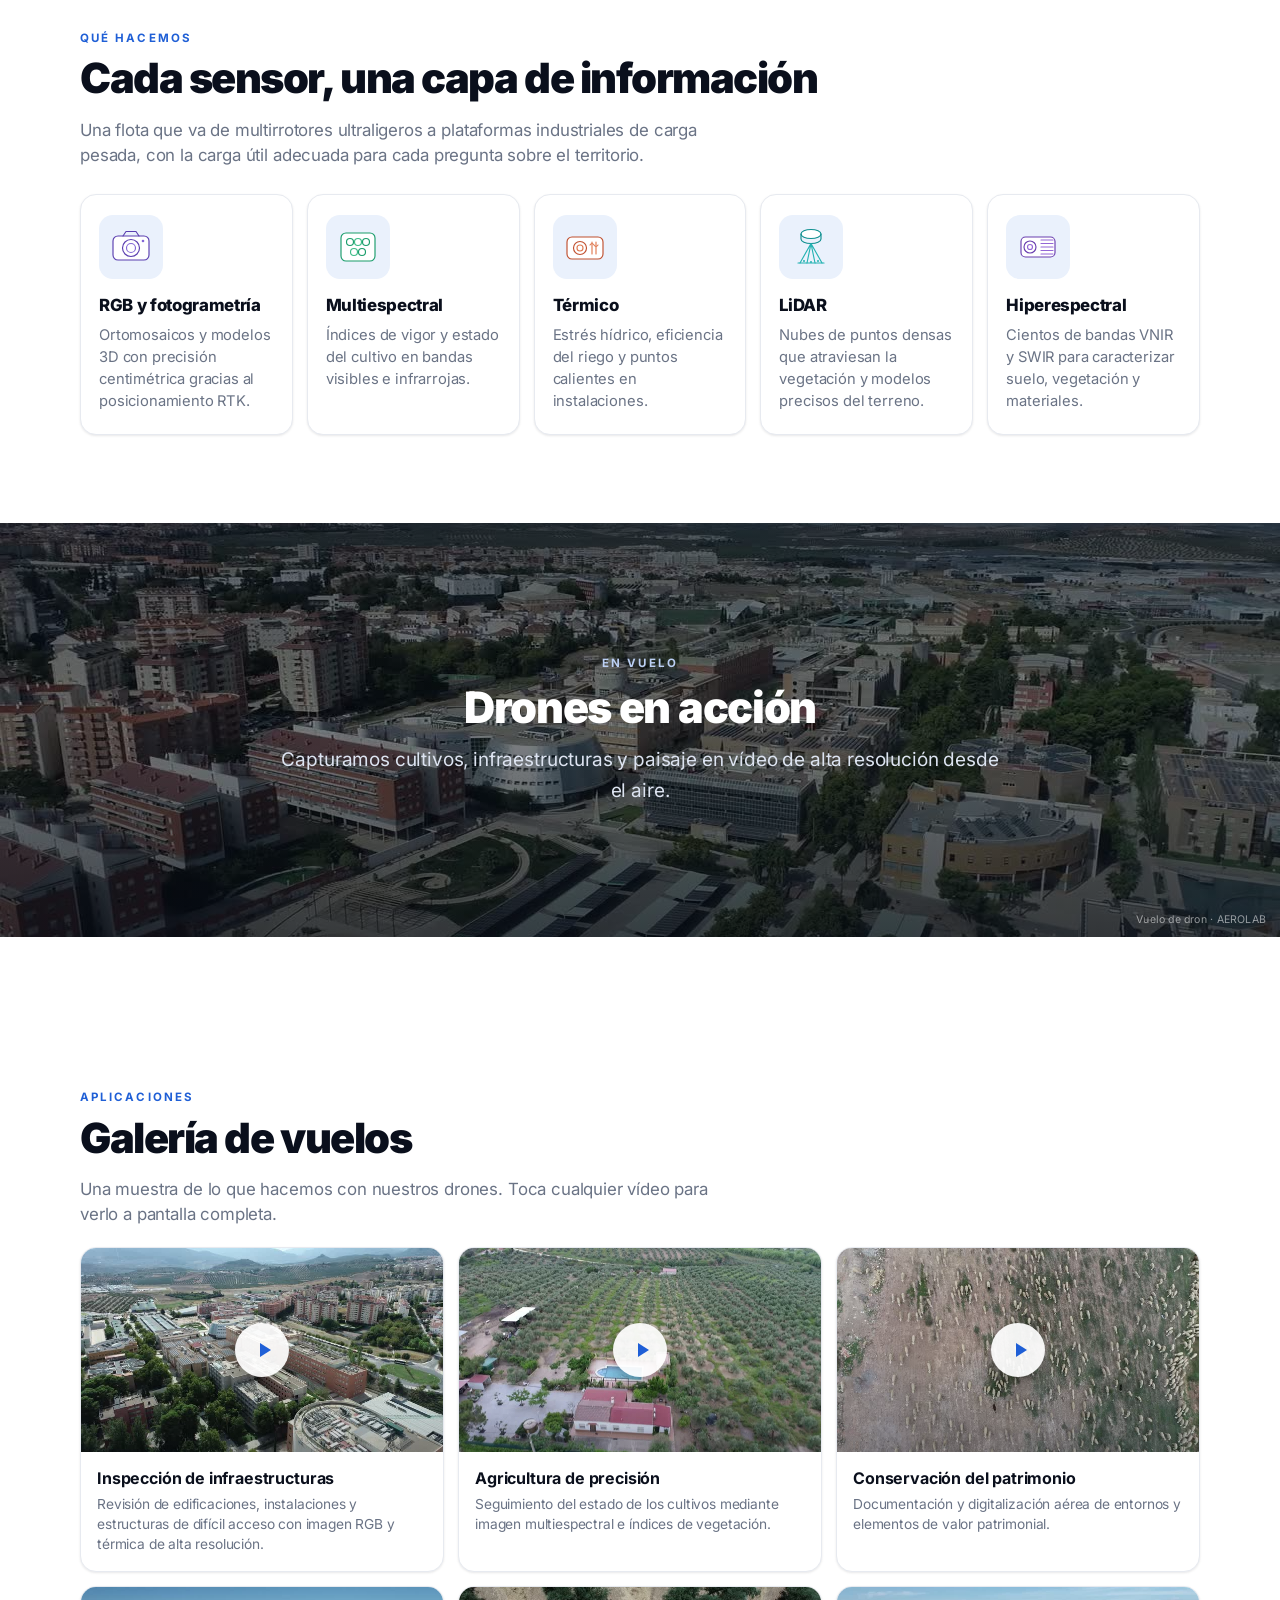
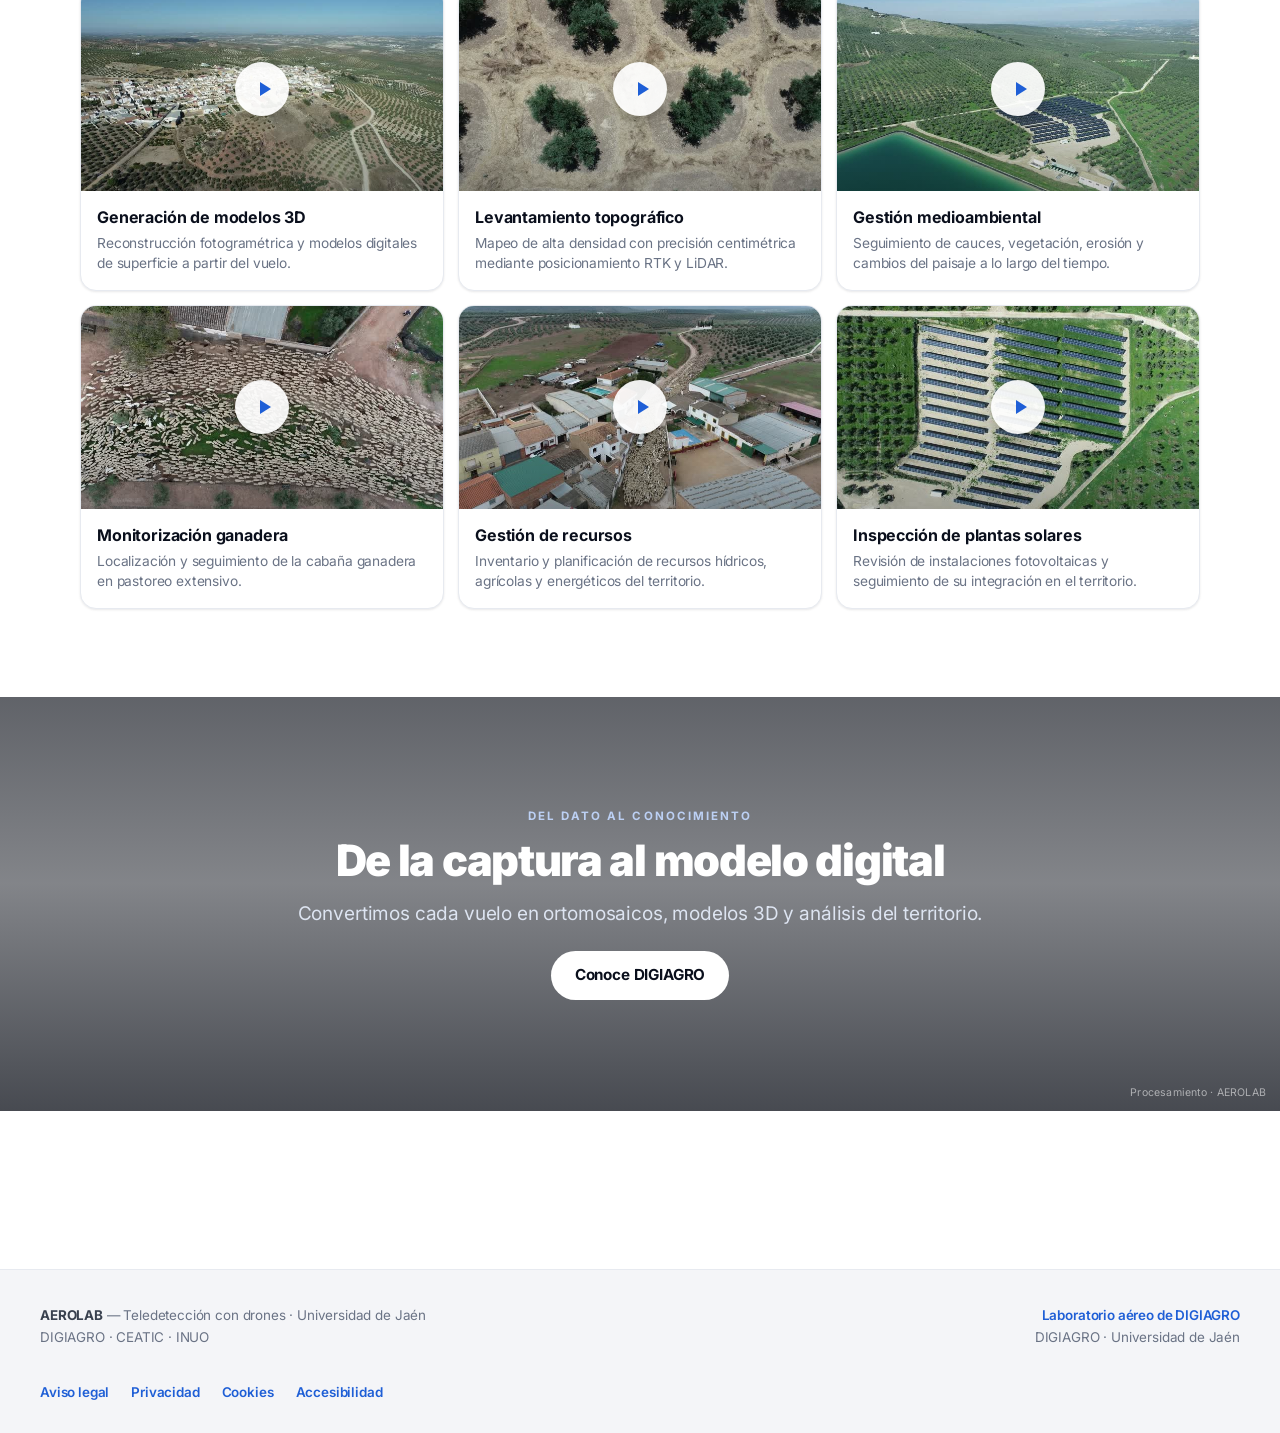
==== commit b84b5c2d: "AeroLab: logo animado por piezas y web solo de presentación - El logo se separa en piezas reales (A," ====
--- a/aerolab/index.html
+++ b/aerolab/index.html
@@ -3,14 +3,14 @@
 <head>
 <meta charset="UTF-8" />
 <meta name="viewport" content="width=device-width, initial-scale=1.0" />
-<title>AEROLAB · Inventario de Drones y Sensores — Universidad de Jaén</title>
-<meta name="description" content="AEROLAB — catálogo técnico de drones y sensores de teledetección del grupo GGGJ de la Universidad de Jaén: características, estado y documentación." />
+<title>AEROLAB · Teledetección con drones — Universidad de Jaén</title>
+<meta name="description" content="AEROLAB (DIGIAGRO, Universidad de Jaén): drones y sensores RGB, multiespectrales, térmicos, LiDAR e hiperespectrales para cartografiar y analizar el territorio." />
 <link rel="icon" type="image/x-icon" href="favicon.ico?v=2">
 <link rel="icon" type="image/png" sizes="32x32" href="favicon-32.png?v=2">
 <link rel="icon" type="image/png" sizes="16x16" href="favicon-16.png?v=2">
 <link rel="apple-touch-icon" sizes="180x180" href="apple-touch-icon.png?v=2">
 <link rel="stylesheet" href="../assets/fuentes/inter.css">
-<link rel="stylesheet" href="styles.css?v=41">
+<link rel="stylesheet" href="styles.css?v=43">
 </head>
 <body>
 
@@ -44,30 +44,14 @@
 
 <div class="stats-wrap"><div class="container"><div class="stats" id="stats"></div></div></div>
 
-<div class="controls" id="catalogo">
-  <div class="container controls-inner">
-    <span class="controls-label">Catálogo de equipamiento</span>
-  </div>
-</div>
-
 <main>
   <div class="container"><div id="catalog"></div></div>
 
-  <section class="band">
-    <div class="band-bg" style="background-image:url('assets/img/band-cultivo.jpg?v=30')"></div>
-    <div class="band-inner">
-      <div class="eyebrow">En vuelo</div>
-      <h2>Drones en acción</h2>
-      <p>Capturamos cultivos, infraestructuras y paisaje en vídeo de alta resolución desde el aire.</p>
-    </div>
-    <span class="src">Vuelo de dron · AEROLAB</span>
-  </section>
-
   <section class="container" id="promo-section">
     <div class="cat" style="padding-top:clamp(40px,6vw,64px)">
-      <div class="eyebrow">En vuelo</div>
+      <div class="eyebrow">Aplicaciones</div>
       <h2 class="cat-head">Galería de vuelos</h2>
-      <p class="cat-sub">Una muestra de nuestras capturas aéreas con dron. Toca cualquier vídeo para verlo a pantalla completa.</p>
+      <p class="cat-sub">Una muestra de lo que hacemos con nuestros drones. Toca cualquier vídeo para verlo a pantalla completa.</p>
     </div>
     <div class="promo-grid" id="promo-grid"></div>
   </section>
@@ -78,42 +62,21 @@
       <div class="eyebrow">Del dato al conocimiento</div>
       <h2>De la captura al modelo digital</h2>
       <p>Convertimos cada vuelo en ortomosaicos, modelos 3D y análisis del territorio.</p>
+      <a class="hero-cta" href="../">Conoce DIGIAGRO</a>
     </div>
     <span class="src">Procesamiento · AEROLAB</span>
   </section>
 
-  <section class="container" id="results-section">
-    <div class="cat" style="padding-top:clamp(40px,6vw,64px)">
-      <div class="eyebrow">Resultados científicos</div>
-      <h2 class="cat-head">Procesamiento de datos multisensoriales</h2>
-      <p class="cat-sub">Productos derivados de la fusión de datos RGB, multiespectrales, térmicos, LiDAR e hiperespectrales: ortomosaicos, modelos 3D, nubes de puntos e inventarios.</p>
-    </div>
-    <div class="results-grid" id="results-grid"></div>
-  </section>
-
-  <section class="container partners">
-    <span class="partners-label">Universidad y centros de investigación</span>
-    <div class="partners-logos">
-      <a href="https://www.uja.es/" target="_blank" rel="noopener" aria-label="Universidad de Jaén">
-        <img class="logo-uja" src="assets/img/partners/uja_h.png?v=34" alt="Universidad de Jaén" loading="lazy"></a>
-      <a href="https://www.ujaen.es/centros/ceatic/" target="_blank" rel="noopener" aria-label="CEATIC">
-        <img src="assets/img/partners/ceatic.png" alt="CEATIC — Centro de Estudios Avanzados en TIC" loading="lazy"></a>
-      <a href="https://inuouja.com/" target="_blank" rel="noopener" aria-label="INUO">
-        <img class="logo-inuo" src="assets/img/partners/inuo.svg?v=31" alt="INUO — Instituto de Investigación en Olivar y Aceites de Oliva" loading="lazy"></a>
-    </div>
-  </section>
 </main>
-
-<div class="overlay" id="overlay"><div class="modal" id="modal"></div></div>
 
 <footer>
   <div class="container foot">
     <div>
-      <b>AEROLAB</b> — Inventario de teledetección · Universidad de Jaén<br>
+      <b>AEROLAB</b> — Teledetección con drones · Universidad de Jaén<br>
       DIGIAGRO · CEATIC · INUO
     </div>
     <div style="text-align:right">
-      Inventario técnico de drones y sensores de teledetección.<br>
+      <a href="../">Laboratorio aéreo de DIGIAGRO</a><br>
       DIGIAGRO · Universidad de Jaén
     </div>
   </div>
@@ -134,7 +97,7 @@
   <svg viewBox="0 0 24 24" fill="none" stroke="currentColor" stroke-width="2.2" stroke-linecap="round" stroke-linejoin="round"><path d="M12 19V5M6 11l6-6 6 6"/></svg>
 </button>
 
-<script src="data.js?v=29"></script>
-<script src="app.js?v=34"></script>
+<script src="data.js?v=30"></script>
+<script src="app.js?v=36"></script>
 </body>
 </html>
--- a/aerolab/styles.css
+++ b/aerolab/styles.css
@@ -89,31 +89,31 @@
   /* Logo de la portada animado por zonas del mismo PNG (sirve en todos los navegadores, también iPhone).
      Zonas sobre 1100x737: dron, la A con el arco, píxeles y relieve, sello DIGIAGRO, palabra y lema. */
   .logo-capas{aspect-ratio:1100/737}
-  .logo-capas .capa,.logo-capas .capa i{position:absolute;inset:0}
-  .logo-capas .capa i{background:url("assets/img/aerolab-white.png?v=27") center/100% 100% no-repeat}
-  .capa-dron{clip-path:inset(16.5% 65.5% 67.5% 18%)}
-  .capa-a{clip-path:polygon(0 0,52.3% 0,52.3% 66.6%,0 66.6%,0 32.5%,34.5% 32.5%,34.5% 16.5%,0 16.5%)}
-  .capa-pixeles{clip-path:inset(0 24.5% 33.4% 52.3%)}
-  .capa-sello{clip-path:inset(0 0 33.4% 75.5%)}
-  .capa-palabra{clip-path:inset(66.6% 0 17.2% 0)}
-  .capa-lema{clip-path:inset(82.8% 0 0 0)}
+  .logo-capas .p{position:absolute;display:block;background:url("assets/img/aerolab-piezas.webp?v=2") no-repeat}
   @media (prefers-reduced-motion: no-preference){
-    .capa-a{animation:al-a 1s cubic-bezier(.2,.7,.2,1) .1s both}
-    .capa-dron{animation:al-dron 1.3s cubic-bezier(.22,.8,.25,1) .7s both, al-flota 2.4s ease-in-out 2s 2}
-    .capa-pixeles{-webkit-mask:linear-gradient(90deg,#000 47%,transparent 53%) 100% 0/300% 100% no-repeat;
-      mask:linear-gradient(90deg,#000 47%,transparent 53%) 100% 0/300% 100% no-repeat;
-      animation:al-pixeles 1.1s steps(9,end) 1.3s both}
-    .capa-palabra i{animation:al-palabra .9s cubic-bezier(.2,.7,.2,1) 1.7s both}
-    .capa-lema{animation:al-aparece .8s ease 2.4s both}
-    .capa-sello{animation:al-sello .8s cubic-bezier(.2,.7,.2,1) 2.7s both}
-  }
-  @keyframes al-a{from{opacity:0;transform:translateY(6%) scale(.97)}}
-  @keyframes al-dron{from{opacity:0;transform:translate(-26%,22%) rotate(-10deg)}60%{opacity:1}}
-  @keyframes al-flota{50%{transform:translateY(-1.2%)}}
-  @keyframes al-pixeles{from{-webkit-mask-position:100% 0;mask-position:100% 0}to{-webkit-mask-position:0 0;mask-position:0 0}}
-  @keyframes al-palabra{from{transform:translateY(16.5%)}}
-  @keyframes al-aparece{from{opacity:0}}
-  @keyframes al-sello{from{opacity:0;transform:translateX(3%)}}
+    .p-a,.p-relieve{-webkit-mask:linear-gradient(to top,#000 42%,transparent 58%) 0 100%/100% 300% no-repeat;
+      mask:linear-gradient(to top,#000 42%,transparent 58%) 0 100%/100% 300% no-repeat}
+    .p-a{animation:al-sube 1.1s cubic-bezier(.3,.6,.2,1) .05s both}
+    .p-relieve{animation:al-sube .9s cubic-bezier(.3,.6,.2,1) 1.05s both}
+    .p-dron{animation:al-dron 1.4s cubic-bezier(.25,.8,.3,1) .45s both, al-flota 3.4s ease-in-out 1.9s infinite}
+    .p-pixel{animation:al-pixel .45s cubic-bezier(.3,1.5,.5,1) calc(.95s + var(--i)*45ms) both}
+    .p-barras{transform-origin:50% 100%;animation:al-barras .8s cubic-bezier(.3,1.35,.5,1) 1.45s both}
+    .p-letra{animation:al-letra .75s cubic-bezier(.2,.75,.2,1) calc(1.5s + var(--i)*75ms) both}
+    .p-sellolinea{transform-origin:0 50%;animation:al-raya .6s cubic-bezier(.2,.7,.2,1) 2.15s both}
+    .p-sello{animation:al-sello .45s cubic-bezier(.2,.7,.2,1) calc(2.25s + var(--i)*50ms) both}
+    .p-raya{transform-origin:var(--o) 50%;animation:al-raya .6s cubic-bezier(.2,.7,.2,1) 2.35s both}
+    .p-lema{animation:al-fade .5s ease calc(2.45s + var(--i)*18ms) both}
+  }
+  @keyframes al-sube{from{-webkit-mask-position:0 0;mask-position:0 0;transform:translateY(3%)}}
+  @keyframes al-dron{0%{opacity:0;transform:translate(-95%,75%) rotate(-16deg) scale(.7)}30%{opacity:1}
+    70%{transform:translate(3%,-5%) rotate(4deg) scale(1.02)}100%{transform:none}}
+  @keyframes al-flota{50%{transform:translateY(-5%) rotate(1.5deg)}}
+  @keyframes al-pixel{from{opacity:0;transform:scale(0)}}
+  @keyframes al-barras{from{transform:scaleY(0)}}
+  @keyframes al-letra{from{opacity:0;transform:translateY(40%)}}
+  @keyframes al-sello{from{opacity:0;transform:translateY(-45%)}}
+  @keyframes al-raya{from{transform:scaleX(0)}}
+  @keyframes al-fade{from{opacity:0}}
   .hero-project{position:relative;z-index:2;margin-top:18px;display:inline-flex;align-items:center;
     font-size:.82rem;font-weight:700;letter-spacing:.34em;text-transform:uppercase;color:#fff;
     padding:7px 18px 7px 20px;border:1px solid rgba(255,255,255,.45);border-radius:999px;
@@ -478,4 +478,17 @@
   @media (prefers-reduced-motion: reduce){
     .hero-feature::before{animation:none}
     .marquee-track{animation:none}
-  }+  }
+  /* Qué hacemos: tecnologías de captura */
+  .capas-grid{display:grid;gap:14px;grid-template-columns:repeat(5,1fr);margin:26px 0 clamp(48px,7vw,80px)}
+  @media(max-width:1100px){.capas-grid{grid-template-columns:repeat(3,1fr)}}
+  @media(max-width:700px){.capas-grid{grid-template-columns:repeat(2,1fr);gap:10px}.capa-card{padding:16px 14px 18px}}
+  @media(max-width:340px){.capas-grid{grid-template-columns:1fr}}
+  .capa-card{background:var(--bg);border:1px solid var(--line);border-radius:var(--r-md);padding:20px 18px 22px;
+    box-shadow:var(--sh-1)}
+  .capa-card:hover{border-color:#cfdcf3;box-shadow:var(--sh-2)}
+  .capa-ico{display:grid;place-items:center;width:64px;height:64px;border-radius:14px;background:var(--accent-soft);margin-bottom:14px}
+  .capa-ico svg{width:60px;height:60px}
+  .capa-card h3{margin:0 0 6px;font-size:1.05rem;font-weight:800;letter-spacing:-.02em}
+  .capa-card p{margin:0;color:var(--muted);font-size:.92rem;line-height:1.5}
+  .band .hero-cta{margin-top:22px}
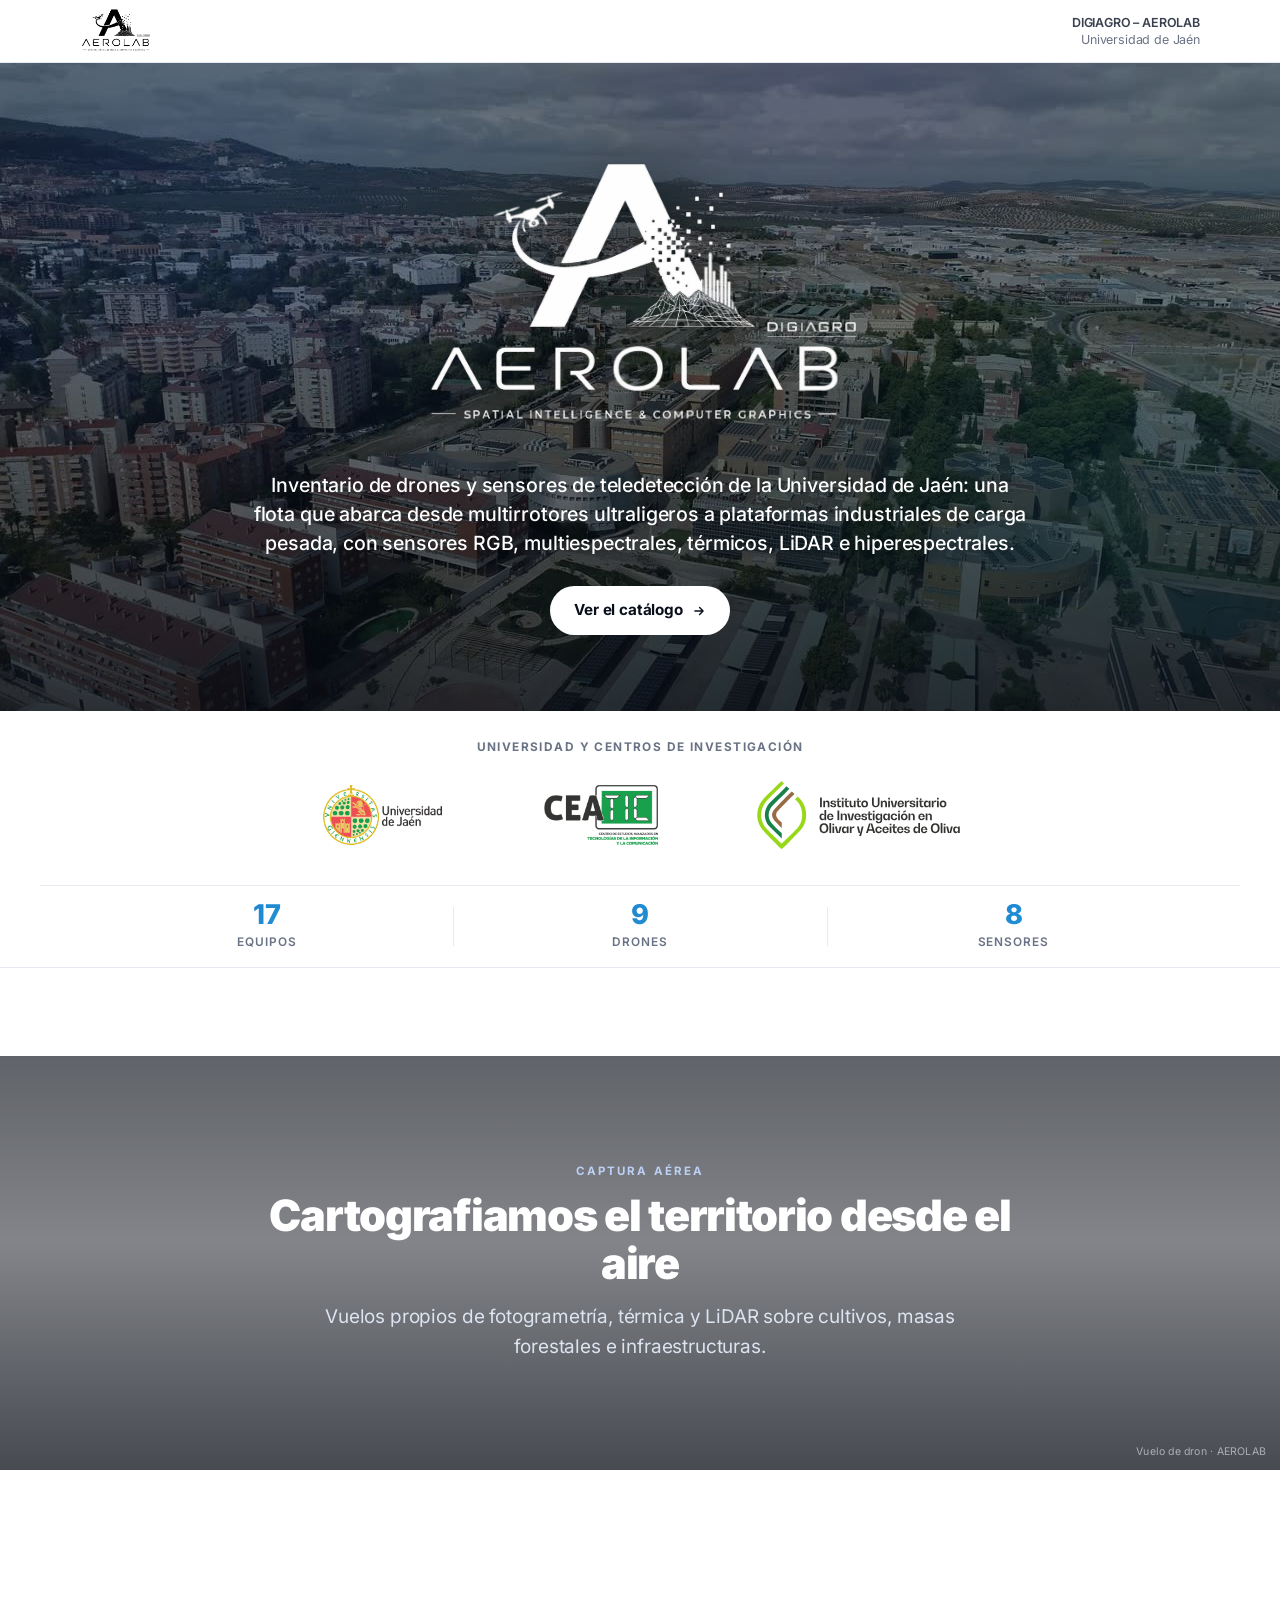
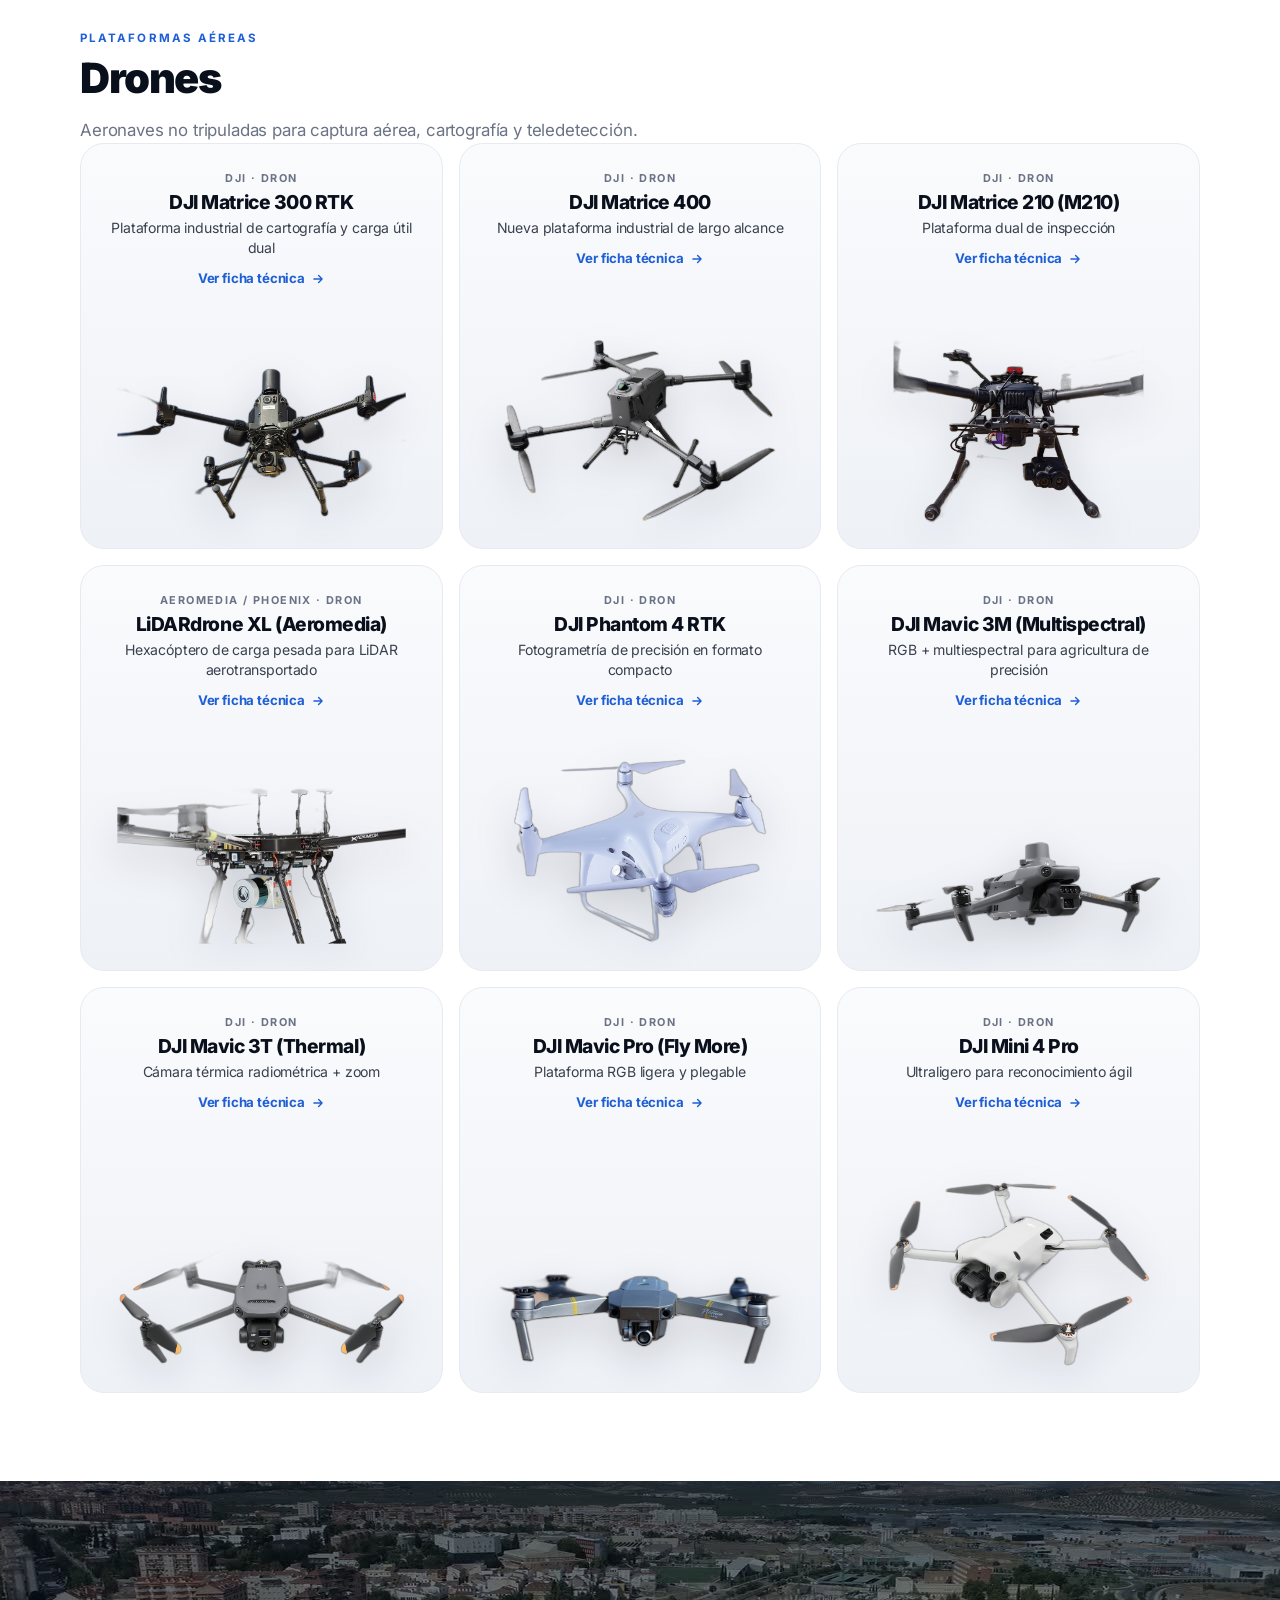
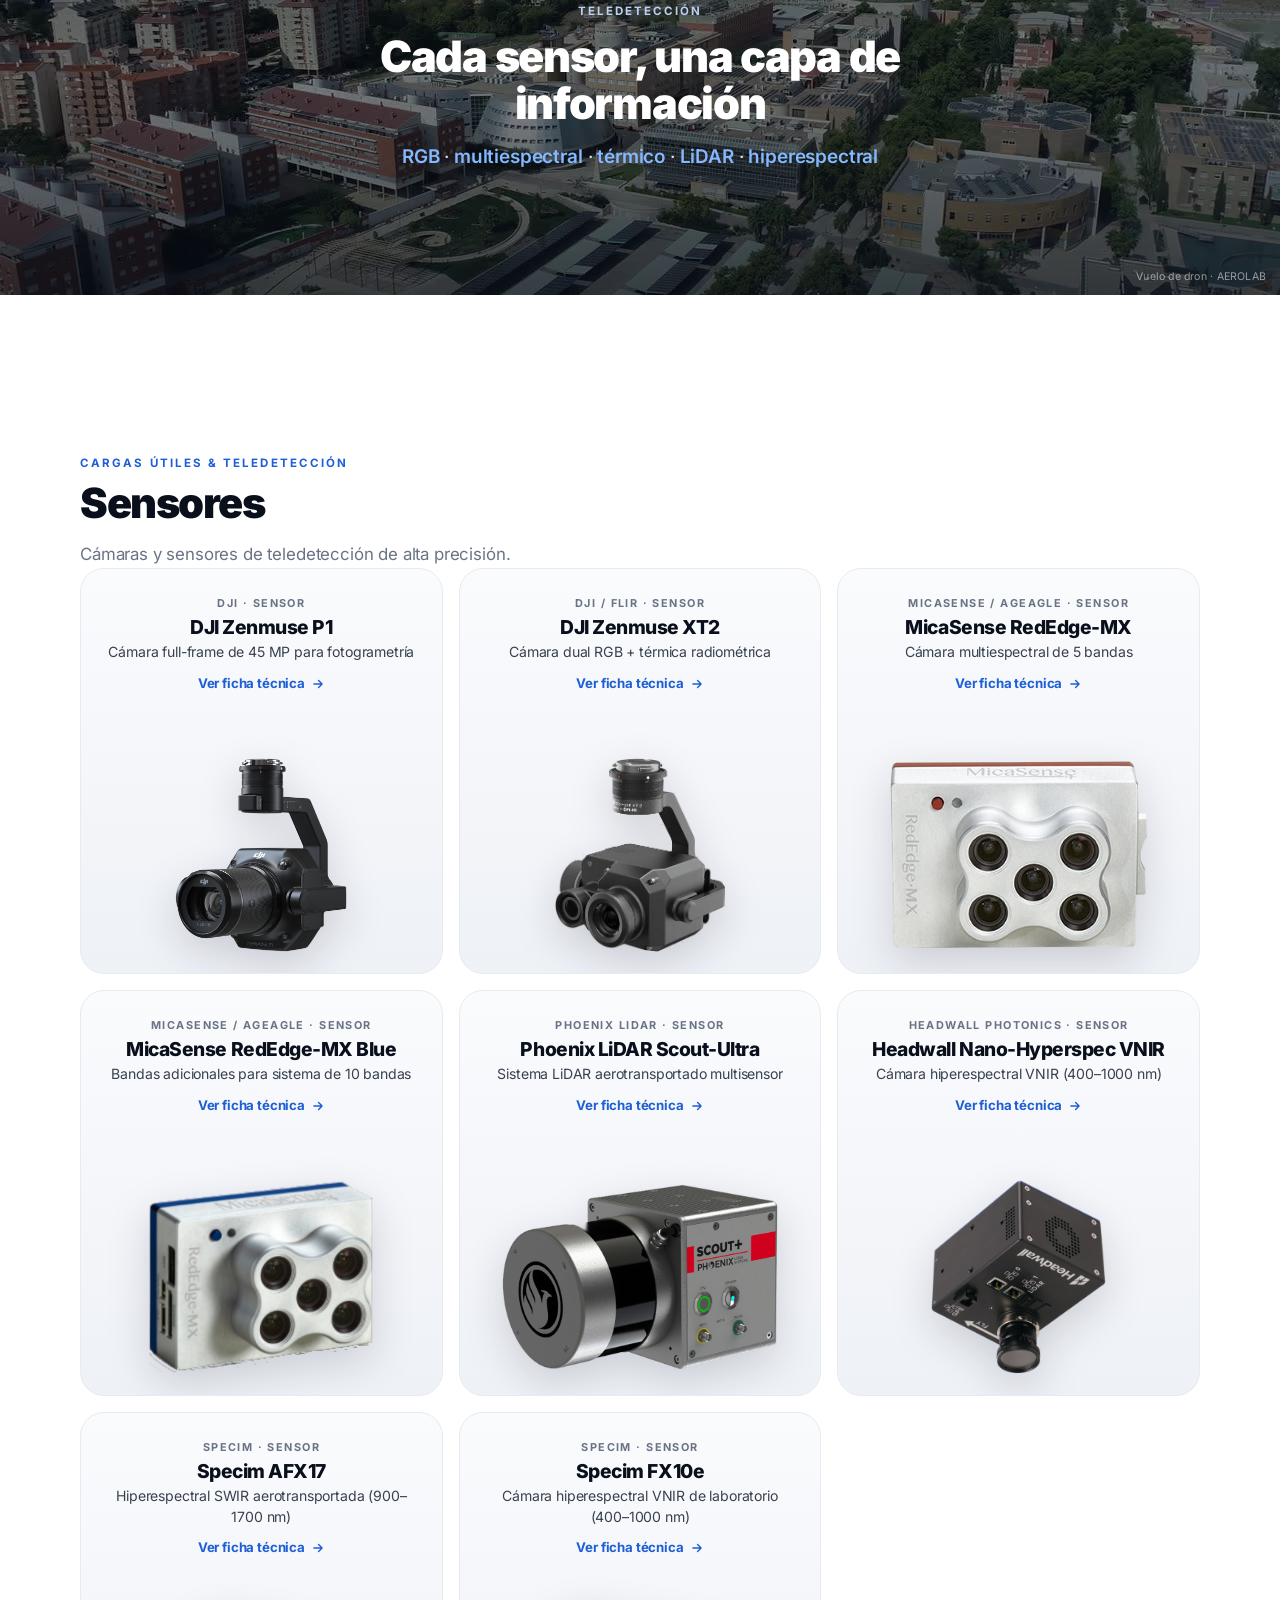
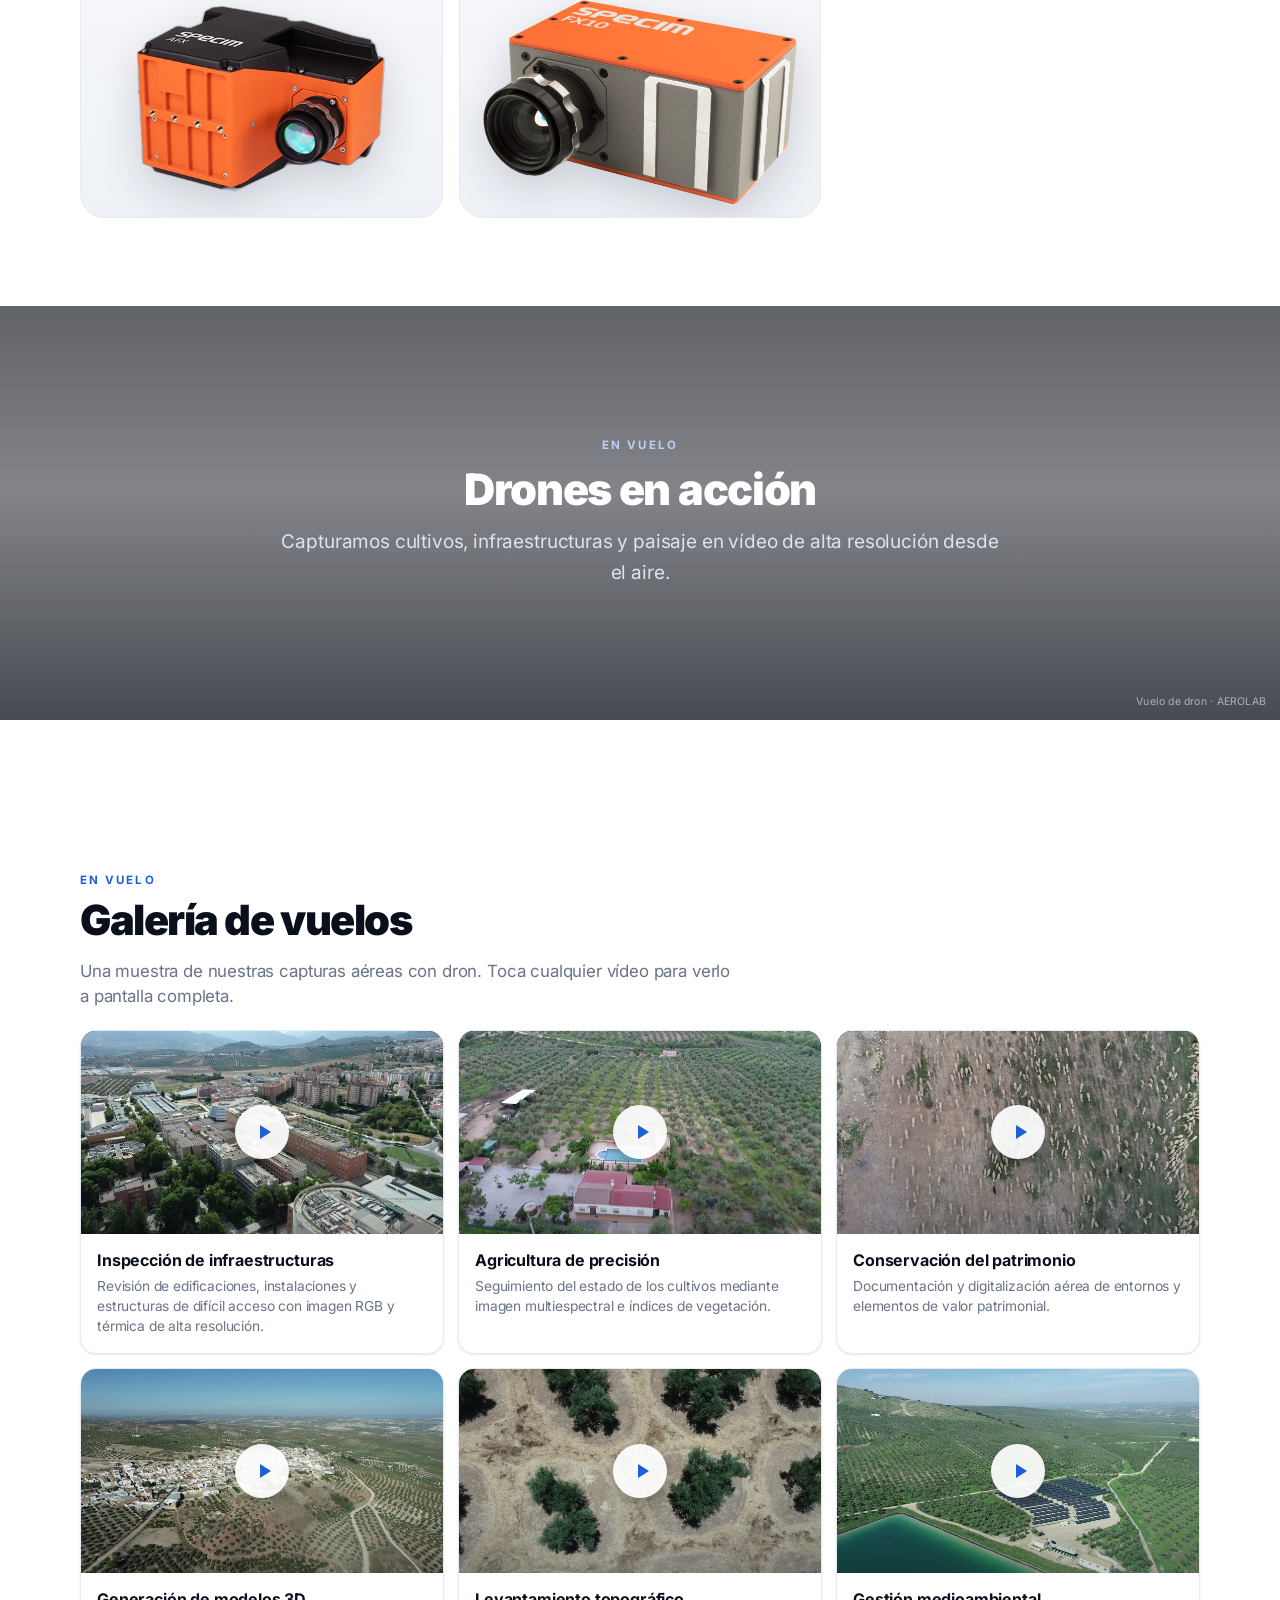
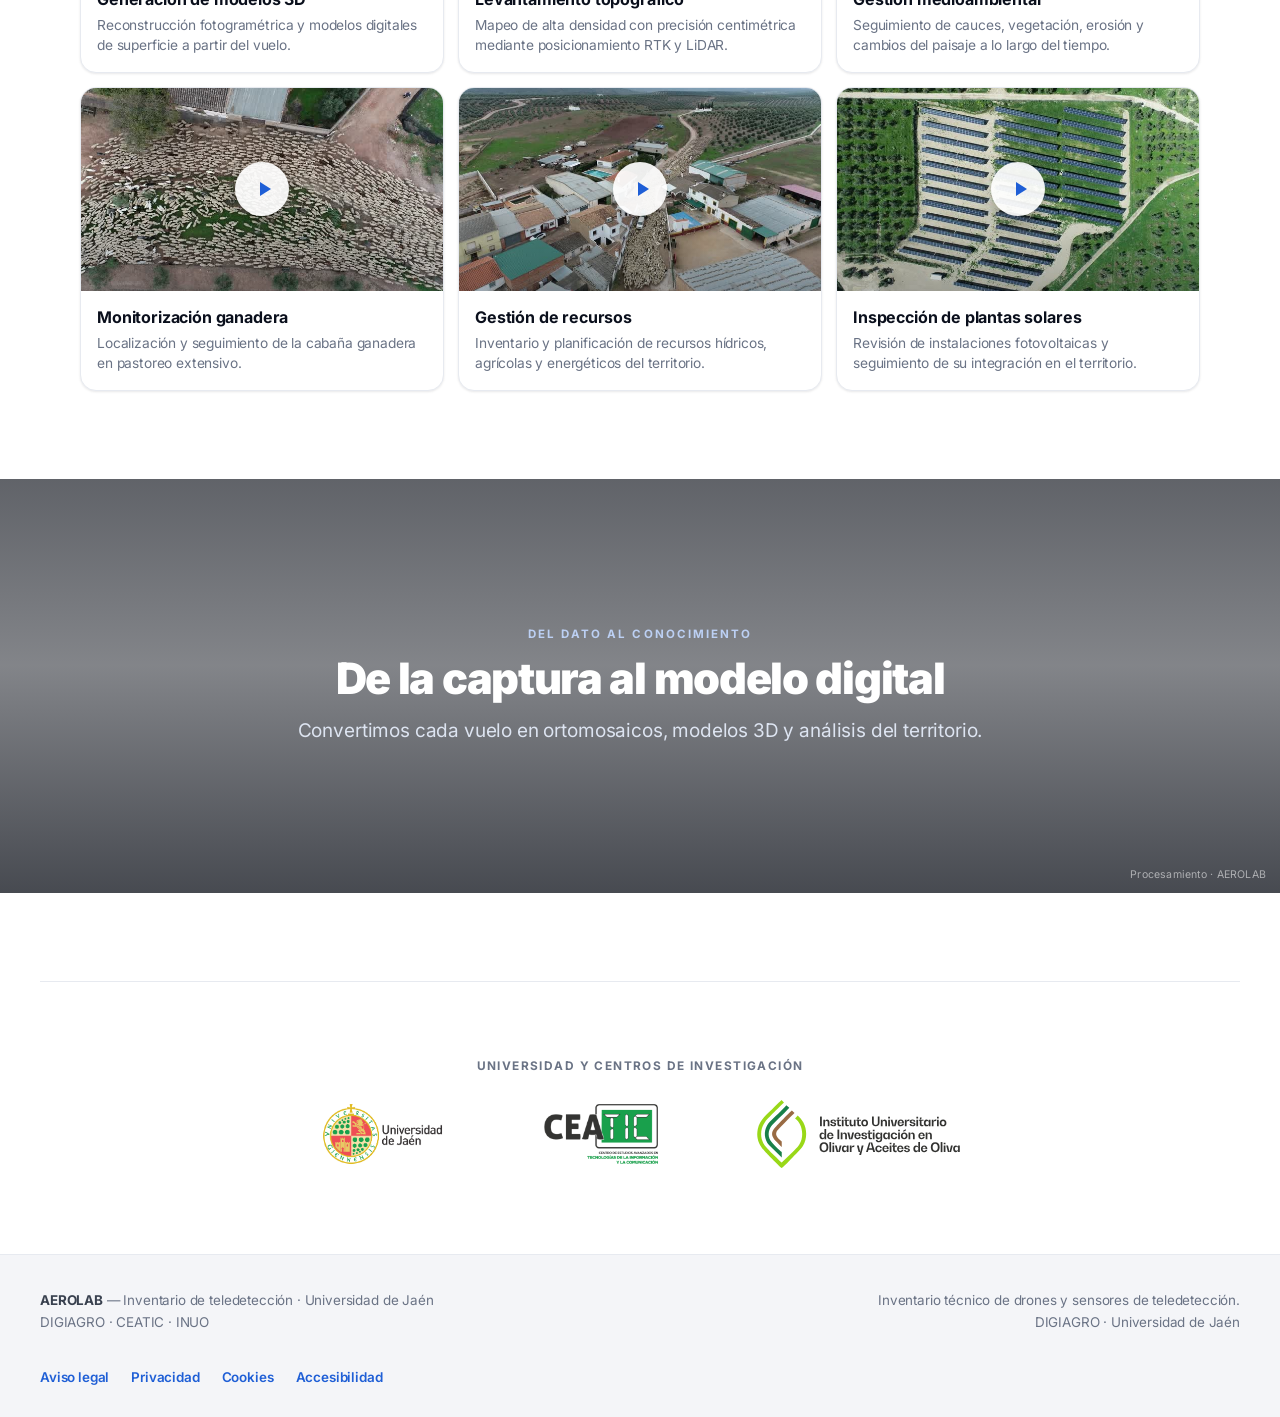
==== commit 6a199f4d: "AeroLab: vuelve el catálogo de drones y sensores, sin datos confidenciales Se restauran las tarjetas" ====
--- a/aerolab/index.html
+++ b/aerolab/index.html
@@ -3,14 +3,14 @@
 <head>
 <meta charset="UTF-8" />
 <meta name="viewport" content="width=device-width, initial-scale=1.0" />
-<title>AEROLAB · Teledetección con drones — Universidad de Jaén</title>
-<meta name="description" content="AEROLAB (DIGIAGRO, Universidad de Jaén): drones y sensores RGB, multiespectrales, térmicos, LiDAR e hiperespectrales para cartografiar y analizar el territorio." />
+<title>AEROLAB · Inventario de Drones y Sensores — Universidad de Jaén</title>
+<meta name="description" content="AEROLAB — catálogo técnico de drones y sensores de teledetección del grupo GGGJ de la Universidad de Jaén: características, estado y documentación." />
 <link rel="icon" type="image/x-icon" href="favicon.ico?v=2">
 <link rel="icon" type="image/png" sizes="32x32" href="favicon-32.png?v=2">
 <link rel="icon" type="image/png" sizes="16x16" href="favicon-16.png?v=2">
 <link rel="apple-touch-icon" sizes="180x180" href="apple-touch-icon.png?v=2">
 <link rel="stylesheet" href="../assets/fuentes/inter.css">
-<link rel="stylesheet" href="styles.css?v=43">
+<link rel="stylesheet" href="styles.css?v=44">
 </head>
 <body>
 
@@ -44,14 +44,24 @@
 
 <div class="stats-wrap"><div class="container"><div class="stats" id="stats"></div></div></div>
 
-<main>
+<main id="catalogo">
   <div class="container"><div id="catalog"></div></div>
+
+  <section class="band">
+    <div class="band-bg" style="background-image:url('assets/img/band-cultivo.jpg?v=30')"></div>
+    <div class="band-inner">
+      <div class="eyebrow">En vuelo</div>
+      <h2>Drones en acción</h2>
+      <p>Capturamos cultivos, infraestructuras y paisaje en vídeo de alta resolución desde el aire.</p>
+    </div>
+    <span class="src">Vuelo de dron · AEROLAB</span>
+  </section>
 
   <section class="container" id="promo-section">
     <div class="cat" style="padding-top:clamp(40px,6vw,64px)">
-      <div class="eyebrow">Aplicaciones</div>
+      <div class="eyebrow">En vuelo</div>
       <h2 class="cat-head">Galería de vuelos</h2>
-      <p class="cat-sub">Una muestra de lo que hacemos con nuestros drones. Toca cualquier vídeo para verlo a pantalla completa.</p>
+      <p class="cat-sub">Una muestra de nuestras capturas aéreas con dron. Toca cualquier vídeo para verlo a pantalla completa.</p>
     </div>
     <div class="promo-grid" id="promo-grid"></div>
   </section>
@@ -62,21 +72,33 @@
       <div class="eyebrow">Del dato al conocimiento</div>
       <h2>De la captura al modelo digital</h2>
       <p>Convertimos cada vuelo en ortomosaicos, modelos 3D y análisis del territorio.</p>
-      <a class="hero-cta" href="../">Conoce DIGIAGRO</a>
     </div>
     <span class="src">Procesamiento · AEROLAB</span>
   </section>
 
+  <section class="container partners">
+    <span class="partners-label">Universidad y centros de investigación</span>
+    <div class="partners-logos">
+      <a href="https://www.uja.es/" target="_blank" rel="noopener" aria-label="Universidad de Jaén">
+        <img class="logo-uja" src="assets/img/partners/uja_h.png?v=34" alt="Universidad de Jaén" loading="lazy"></a>
+      <a href="https://www.ujaen.es/centros/ceatic/" target="_blank" rel="noopener" aria-label="CEATIC">
+        <img src="assets/img/partners/ceatic.png" alt="CEATIC — Centro de Estudios Avanzados en TIC" loading="lazy"></a>
+      <a href="https://inuouja.com/" target="_blank" rel="noopener" aria-label="INUO">
+        <img class="logo-inuo" src="assets/img/partners/inuo.svg?v=31" alt="INUO — Instituto de Investigación en Olivar y Aceites de Oliva" loading="lazy"></a>
+    </div>
+  </section>
 </main>
+
+<div class="overlay" id="overlay"><div class="modal" id="modal"></div></div>
 
 <footer>
   <div class="container foot">
     <div>
-      <b>AEROLAB</b> — Teledetección con drones · Universidad de Jaén<br>
+      <b>AEROLAB</b> — Inventario de teledetección · Universidad de Jaén<br>
       DIGIAGRO · CEATIC · INUO
     </div>
     <div style="text-align:right">
-      <a href="../">Laboratorio aéreo de DIGIAGRO</a><br>
+      Inventario técnico de drones y sensores de teledetección.<br>
       DIGIAGRO · Universidad de Jaén
     </div>
   </div>
@@ -97,7 +119,7 @@
   <svg viewBox="0 0 24 24" fill="none" stroke="currentColor" stroke-width="2.2" stroke-linecap="round" stroke-linejoin="round"><path d="M12 19V5M6 11l6-6 6 6"/></svg>
 </button>
 
-<script src="data.js?v=30"></script>
-<script src="app.js?v=36"></script>
+<script src="data.js?v=31"></script>
+<script src="app.js?v=37"></script>
 </body>
 </html>
--- a/aerolab/styles.css
+++ b/aerolab/styles.css
@@ -478,17 +478,4 @@
   @media (prefers-reduced-motion: reduce){
     .hero-feature::before{animation:none}
     .marquee-track{animation:none}
-  }
-  /* Qué hacemos: tecnologías de captura */
-  .capas-grid{display:grid;gap:14px;grid-template-columns:repeat(5,1fr);margin:26px 0 clamp(48px,7vw,80px)}
-  @media(max-width:1100px){.capas-grid{grid-template-columns:repeat(3,1fr)}}
-  @media(max-width:700px){.capas-grid{grid-template-columns:repeat(2,1fr);gap:10px}.capa-card{padding:16px 14px 18px}}
-  @media(max-width:340px){.capas-grid{grid-template-columns:1fr}}
-  .capa-card{background:var(--bg);border:1px solid var(--line);border-radius:var(--r-md);padding:20px 18px 22px;
-    box-shadow:var(--sh-1)}
-  .capa-card:hover{border-color:#cfdcf3;box-shadow:var(--sh-2)}
-  .capa-ico{display:grid;place-items:center;width:64px;height:64px;border-radius:14px;background:var(--accent-soft);margin-bottom:14px}
-  .capa-ico svg{width:60px;height:60px}
-  .capa-card h3{margin:0 0 6px;font-size:1.05rem;font-weight:800;letter-spacing:-.02em}
-  .capa-card p{margin:0;color:var(--muted);font-size:.92rem;line-height:1.5}
-  .band .hero-cta{margin-top:22px}
+  }
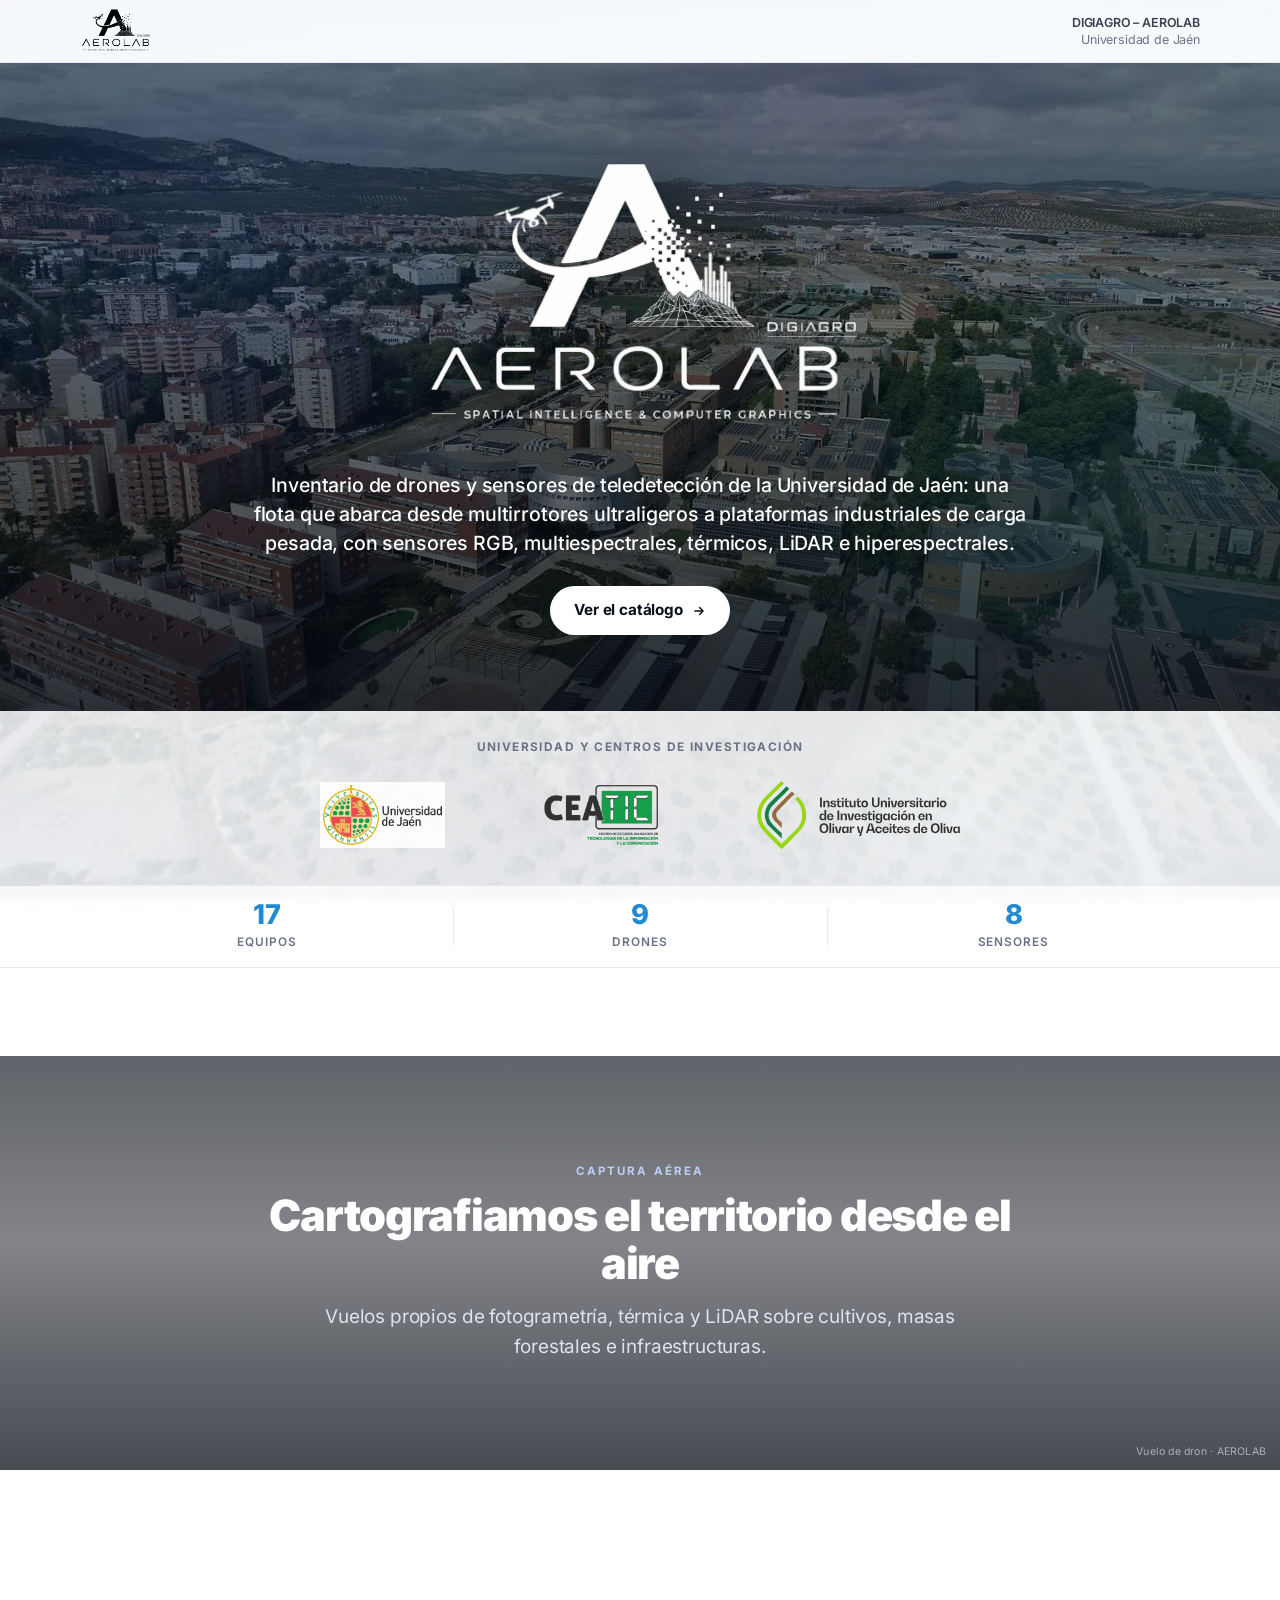
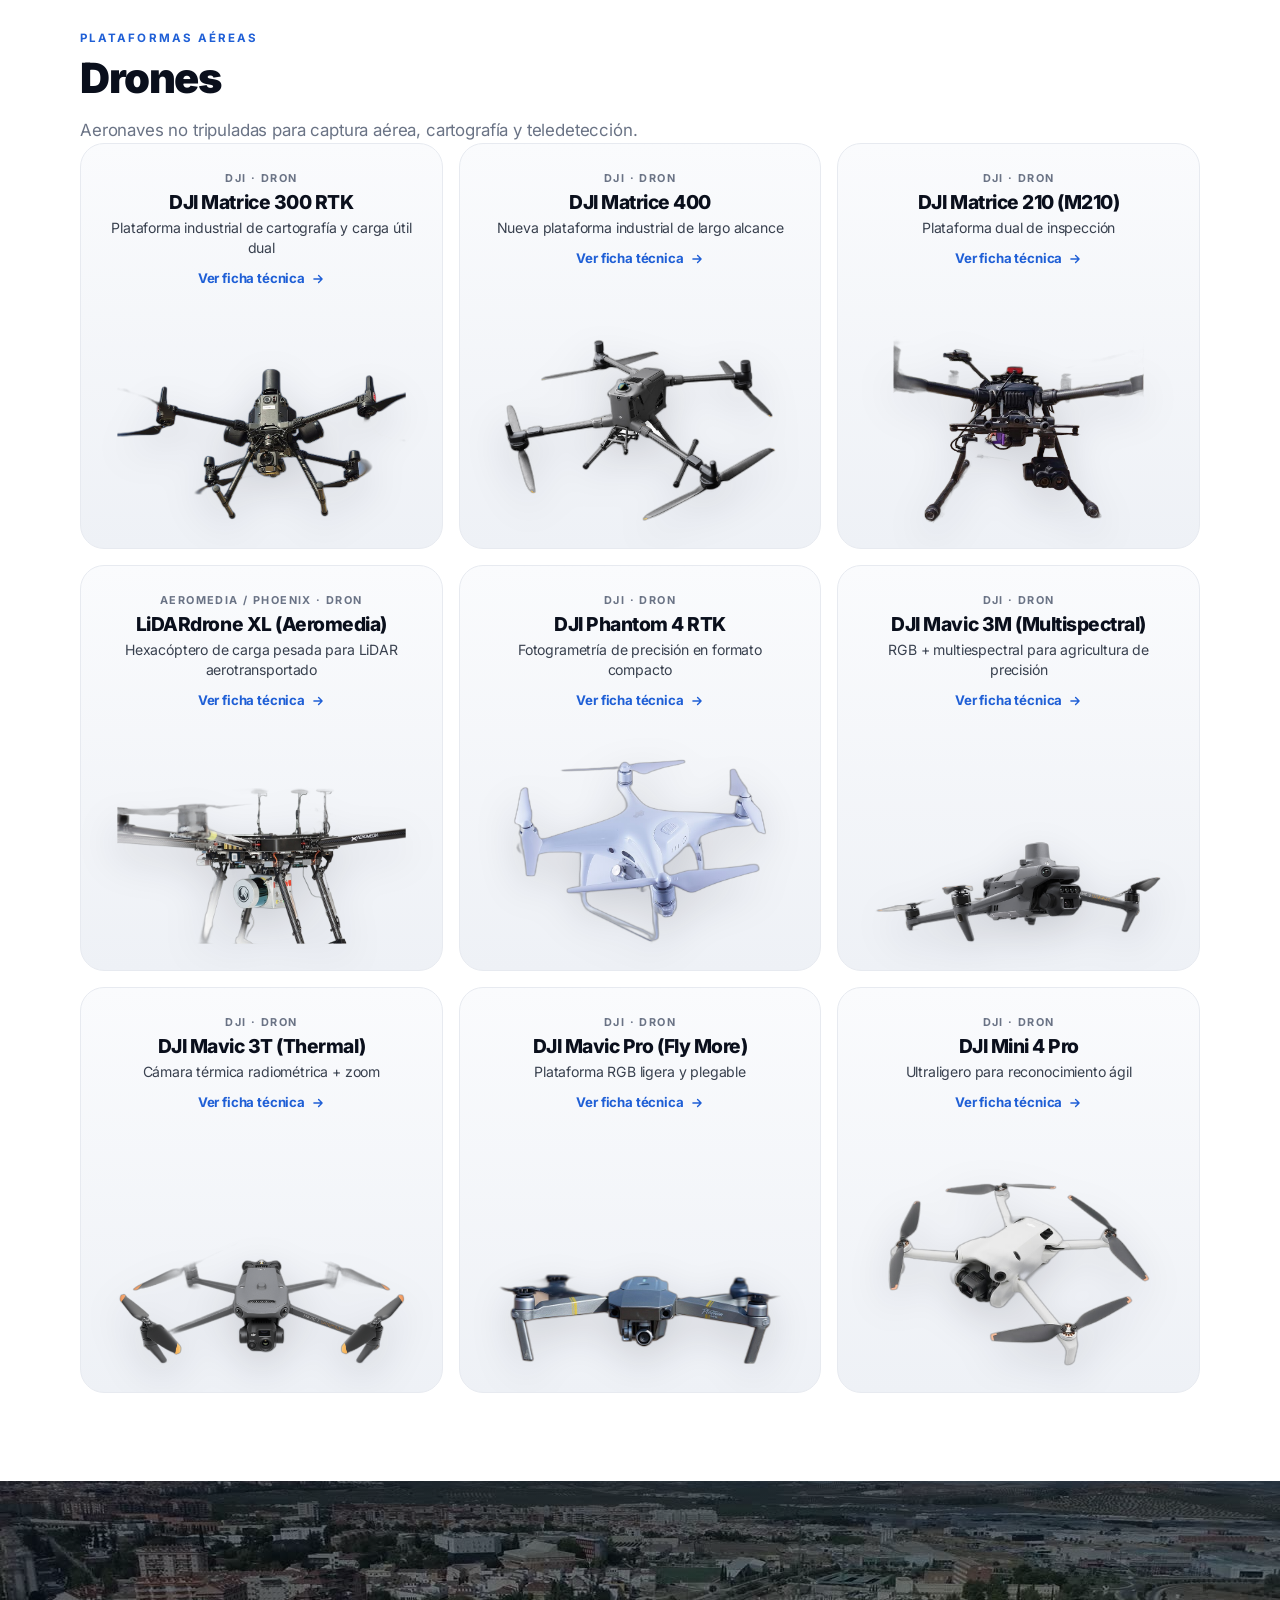
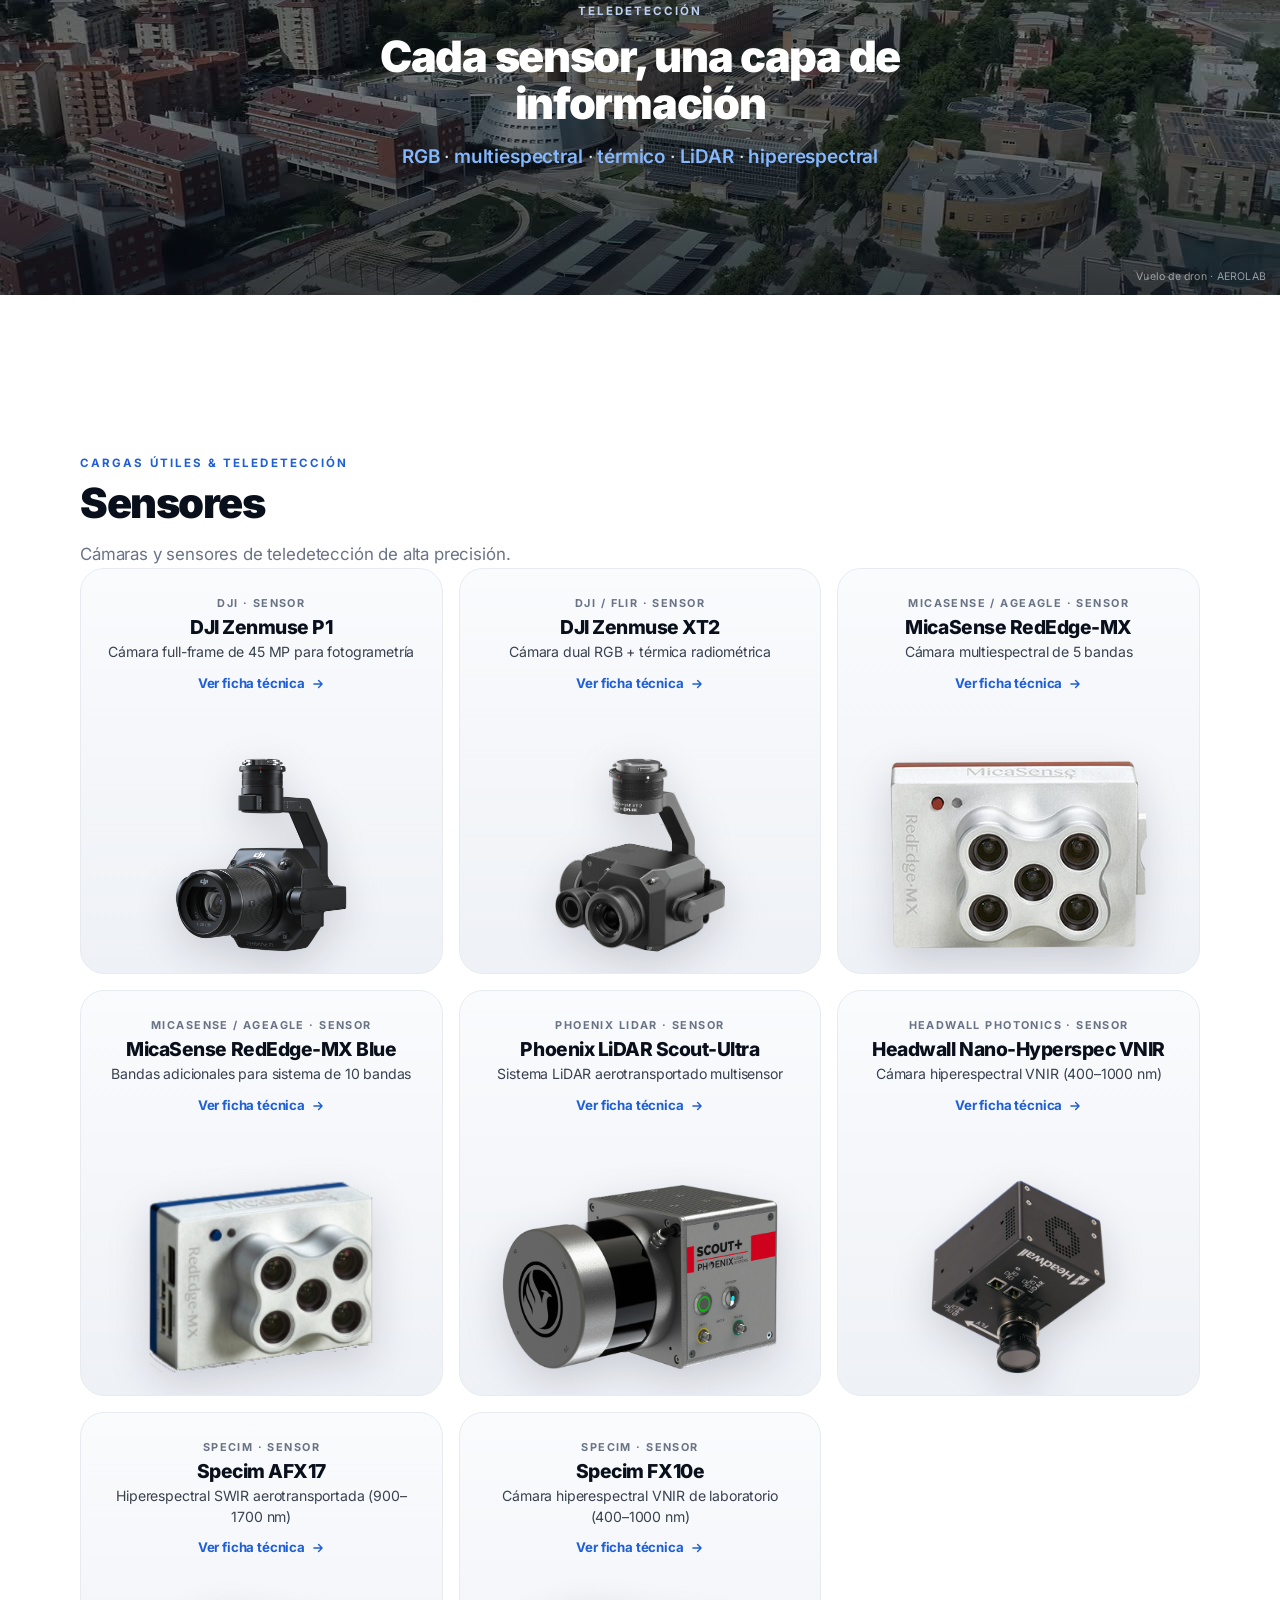
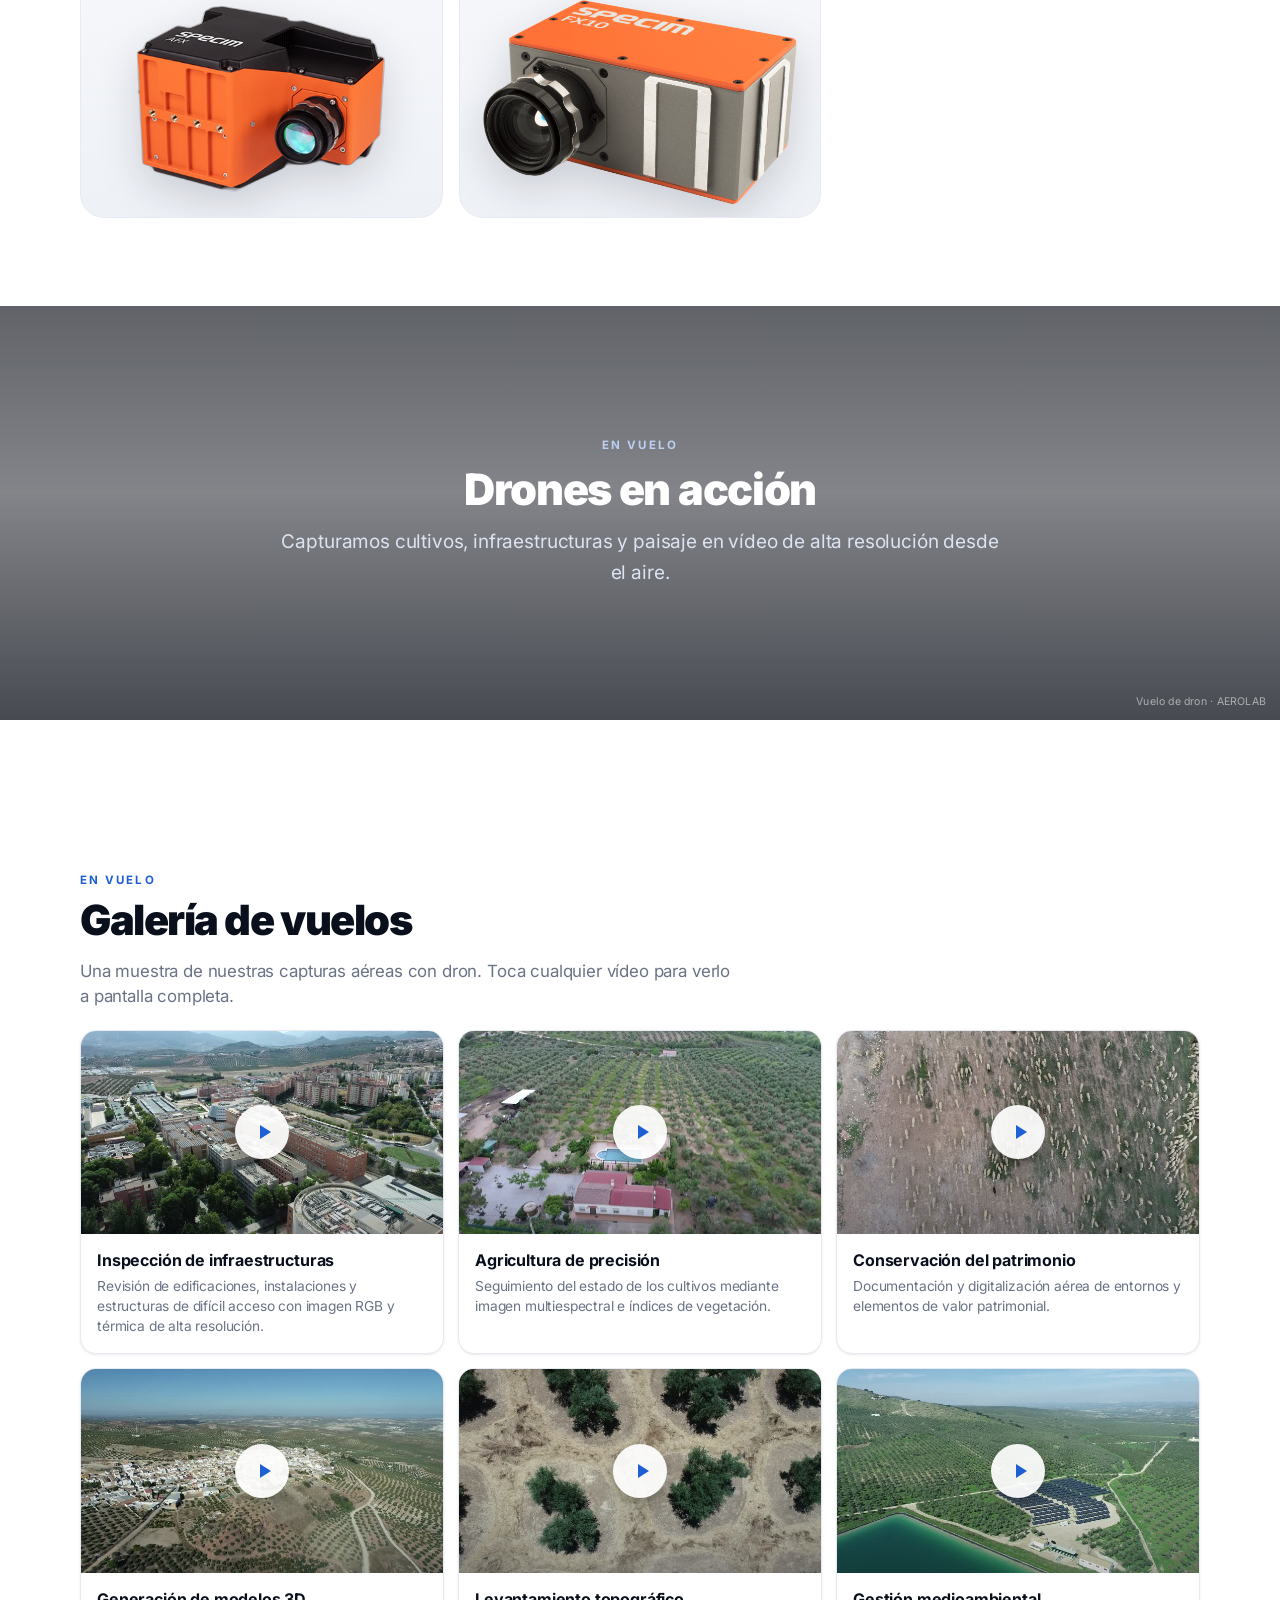
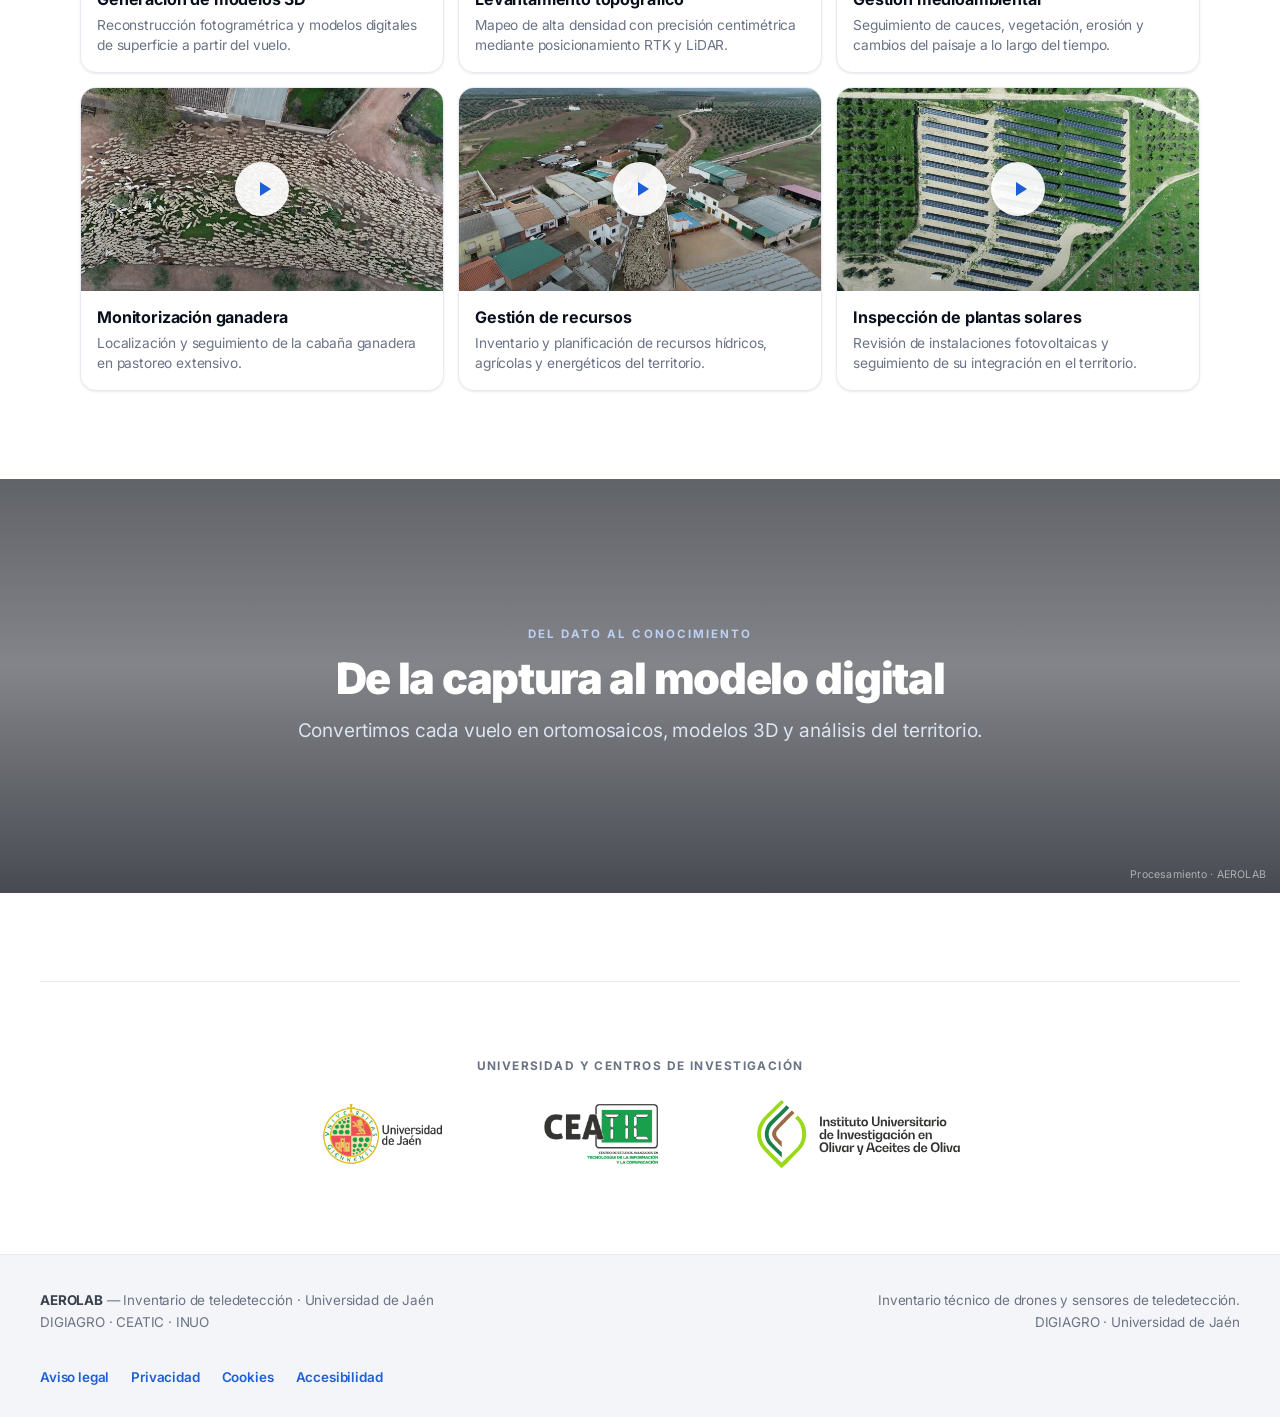
==== commit 534e77d7: "AeroLab: foto aérea tenue de fondo para que la página no sea toda blanca Co-Authored-By: Claude Opus" ====
--- a/aerolab/index.html
+++ b/aerolab/index.html
@@ -10,7 +10,7 @@
 <link rel="icon" type="image/png" sizes="16x16" href="favicon-16.png?v=2">
 <link rel="apple-touch-icon" sizes="180x180" href="apple-touch-icon.png?v=2">
 <link rel="stylesheet" href="../assets/fuentes/inter.css">
-<link rel="stylesheet" href="styles.css?v=44">
+<link rel="stylesheet" href="styles.css?v=45">
 </head>
 <body>
 
--- a/aerolab/styles.css
+++ b/aerolab/styles.css
@@ -478,4 +478,9 @@
   @media (prefers-reduced-motion: reduce){
     .hero-feature::before{animation:none}
     .marquee-track{animation:none}
-  }+  }
+  /* Fondo de la página: foto aérea muy tenue, fija detrás del contenido, para que no sea todo blanco */
+  body::before{content:"";position:fixed;inset:0;z-index:-1;pointer-events:none;
+    background:linear-gradient(180deg,rgba(255,255,255,.80),rgba(244,247,252,.88)),
+      url("assets/img/fondo-aereo.webp?v=1") center/cover no-repeat}
+  .stats-wrap{background:rgba(255,255,255,.72);backdrop-filter:blur(6px)}
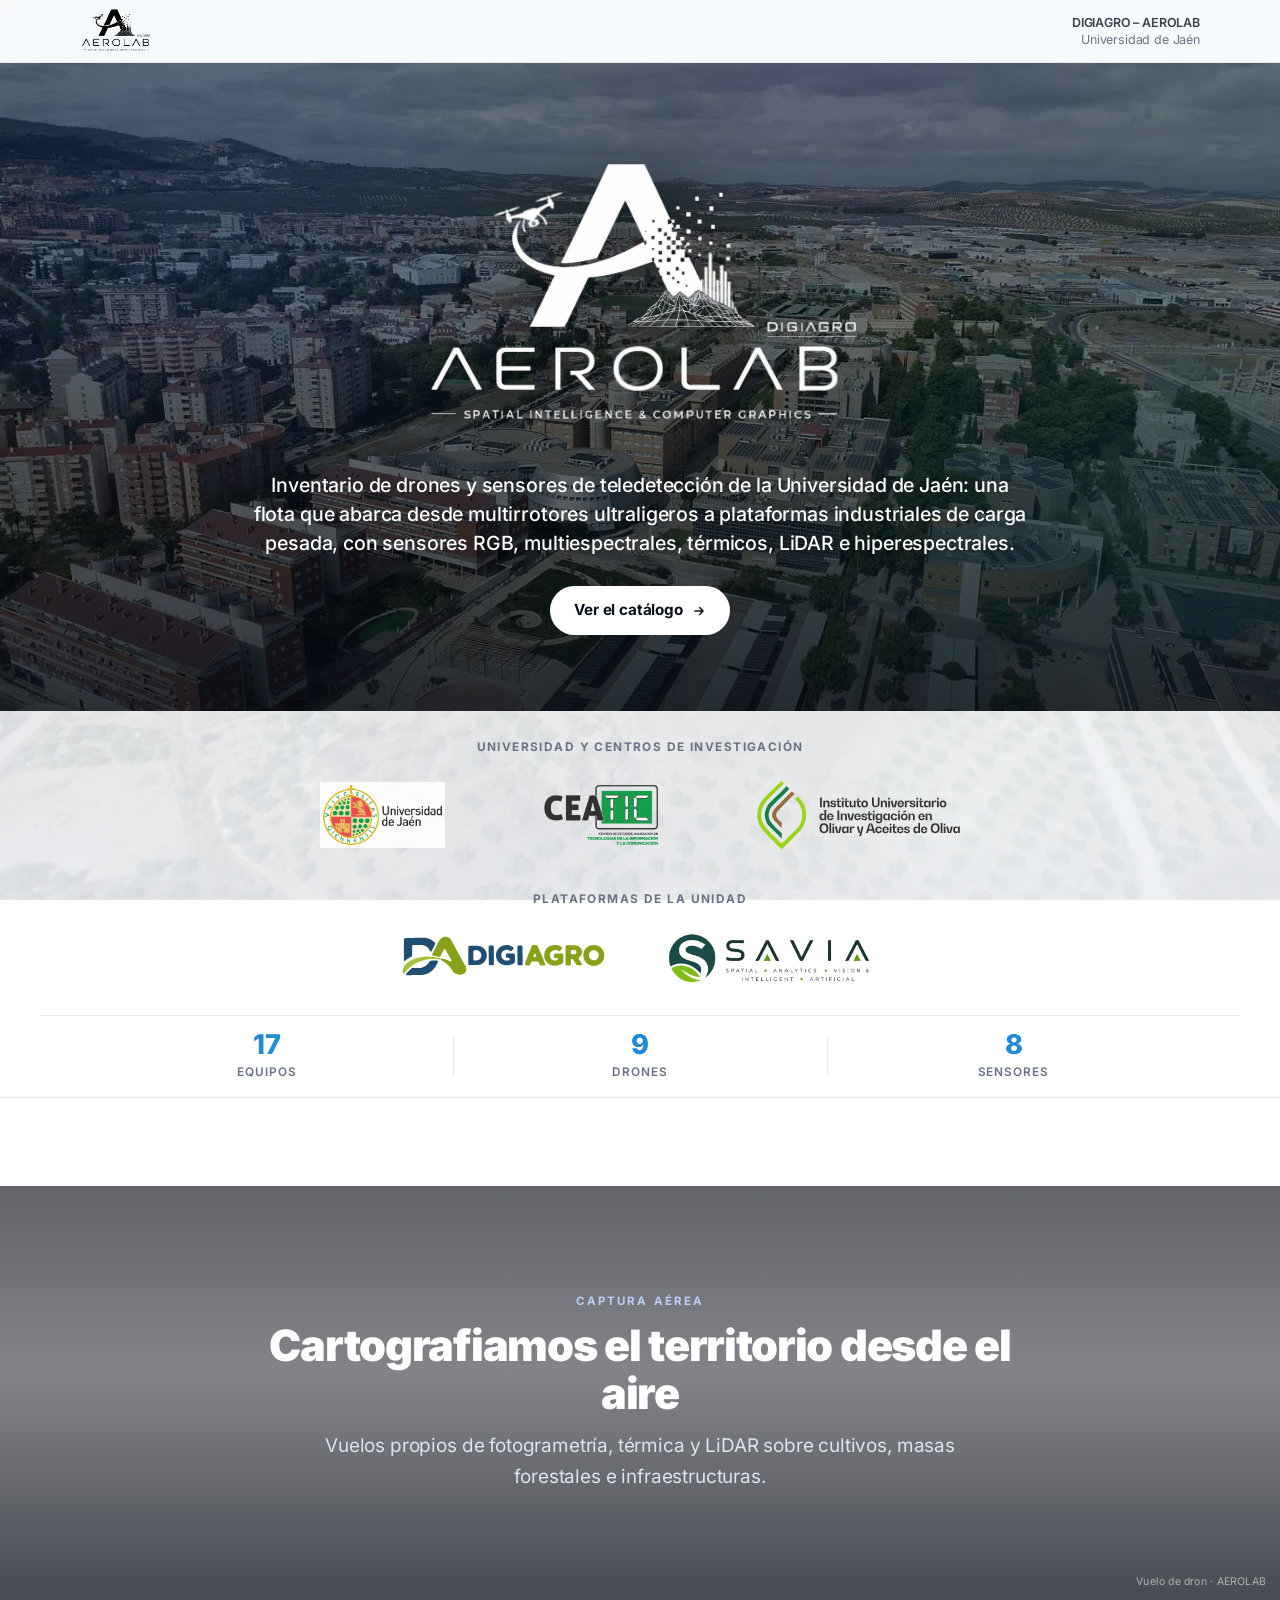
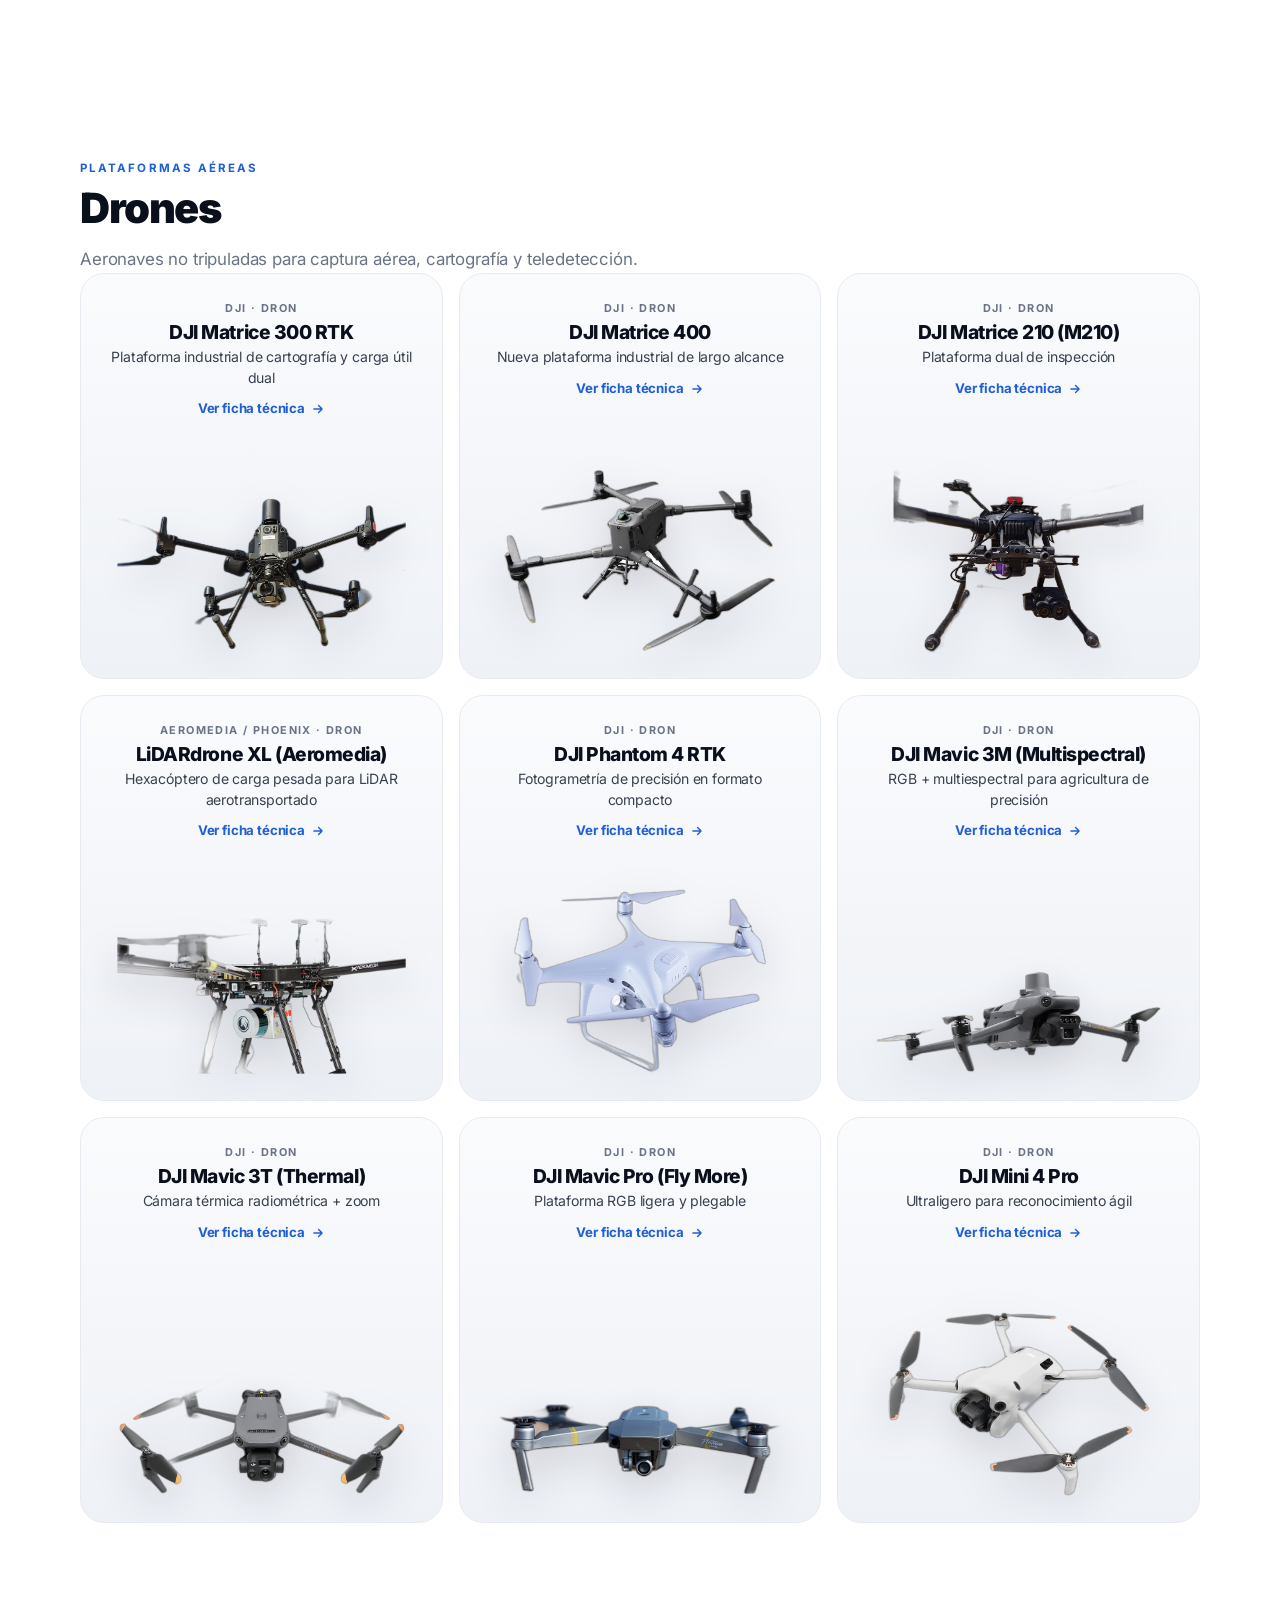
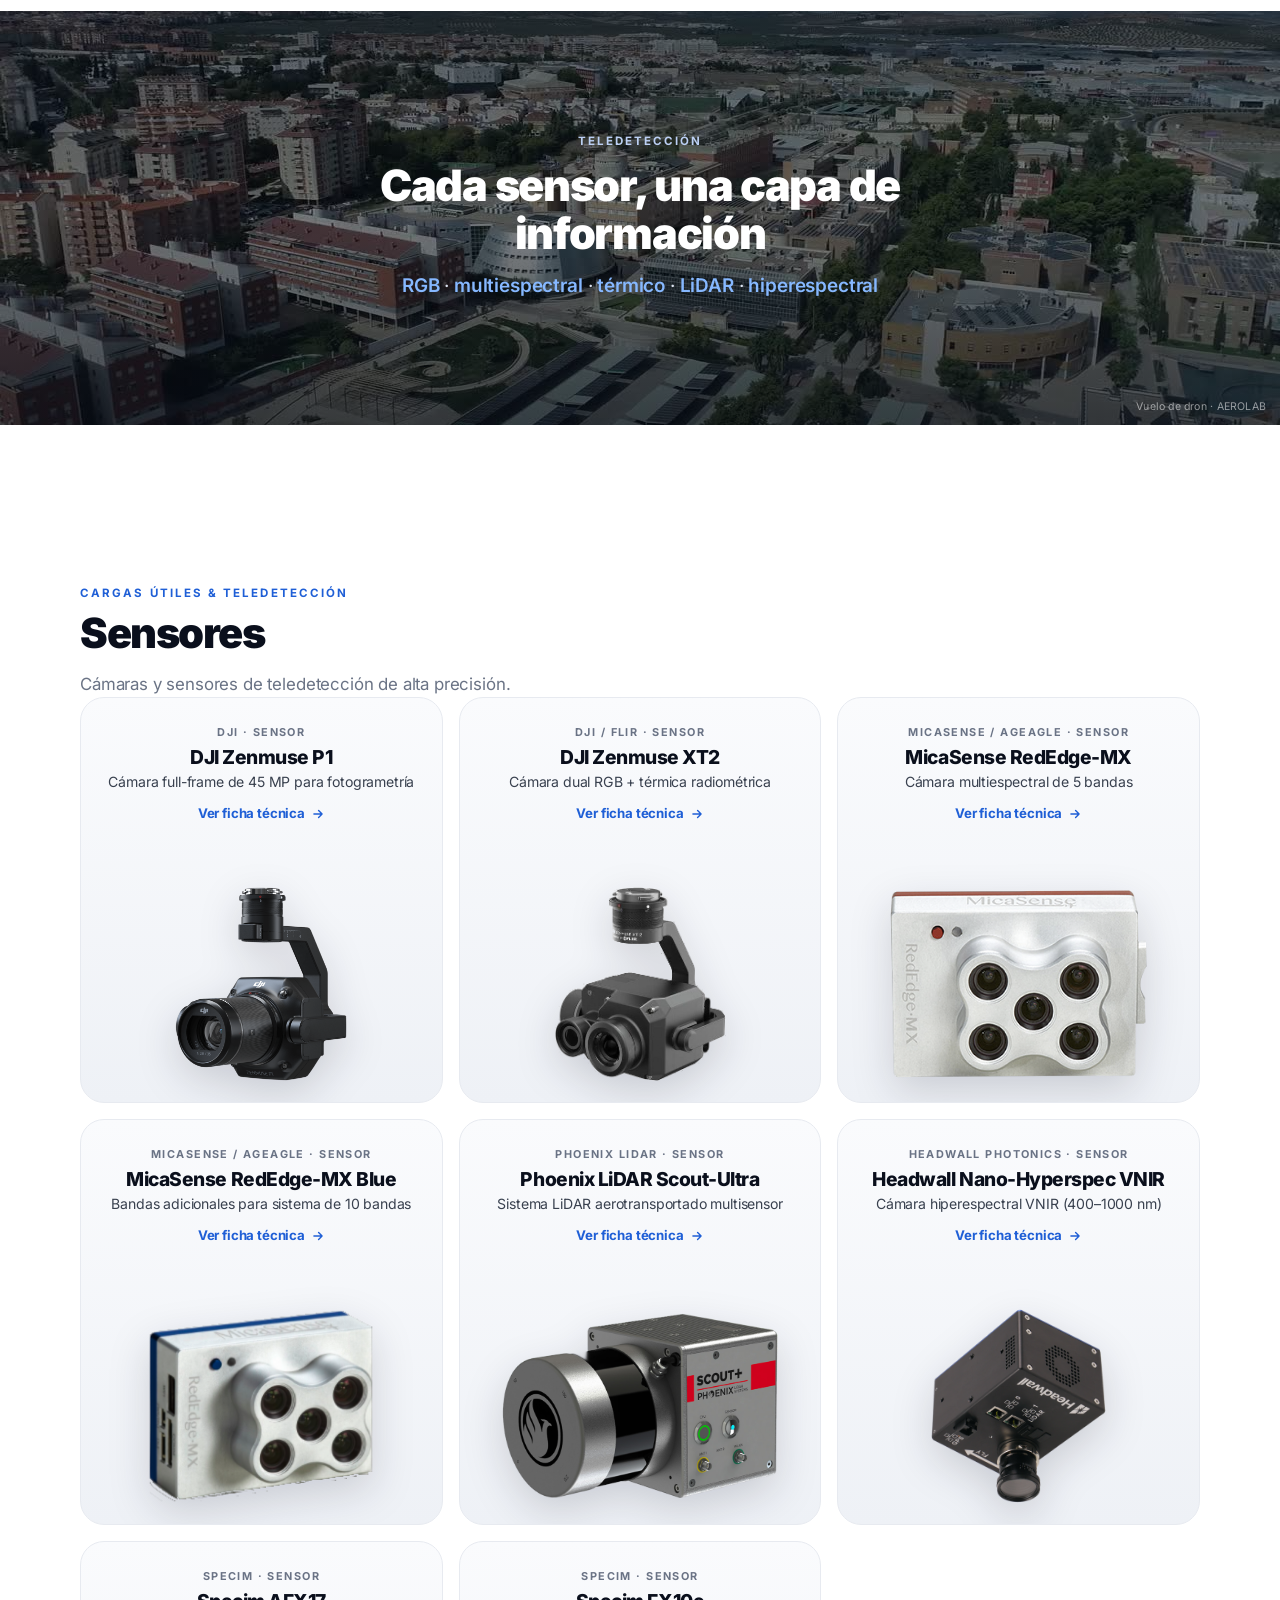
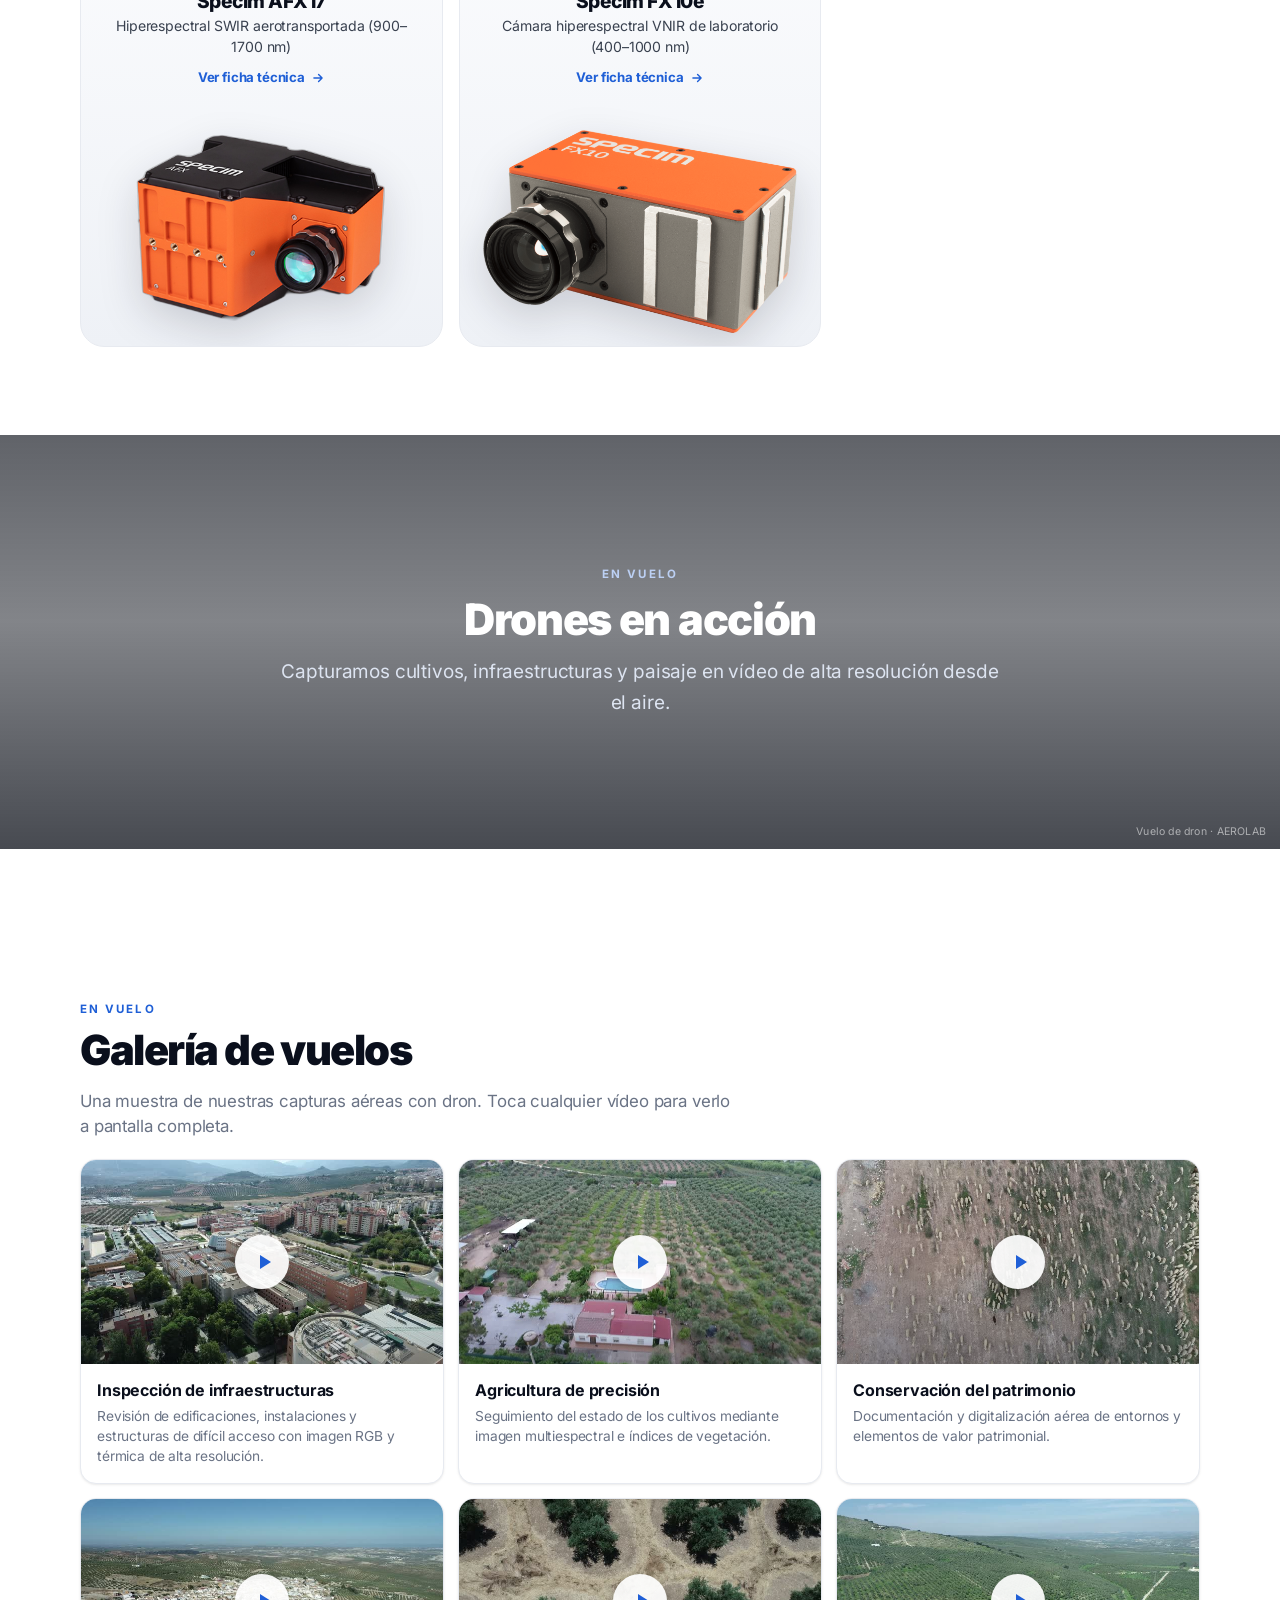
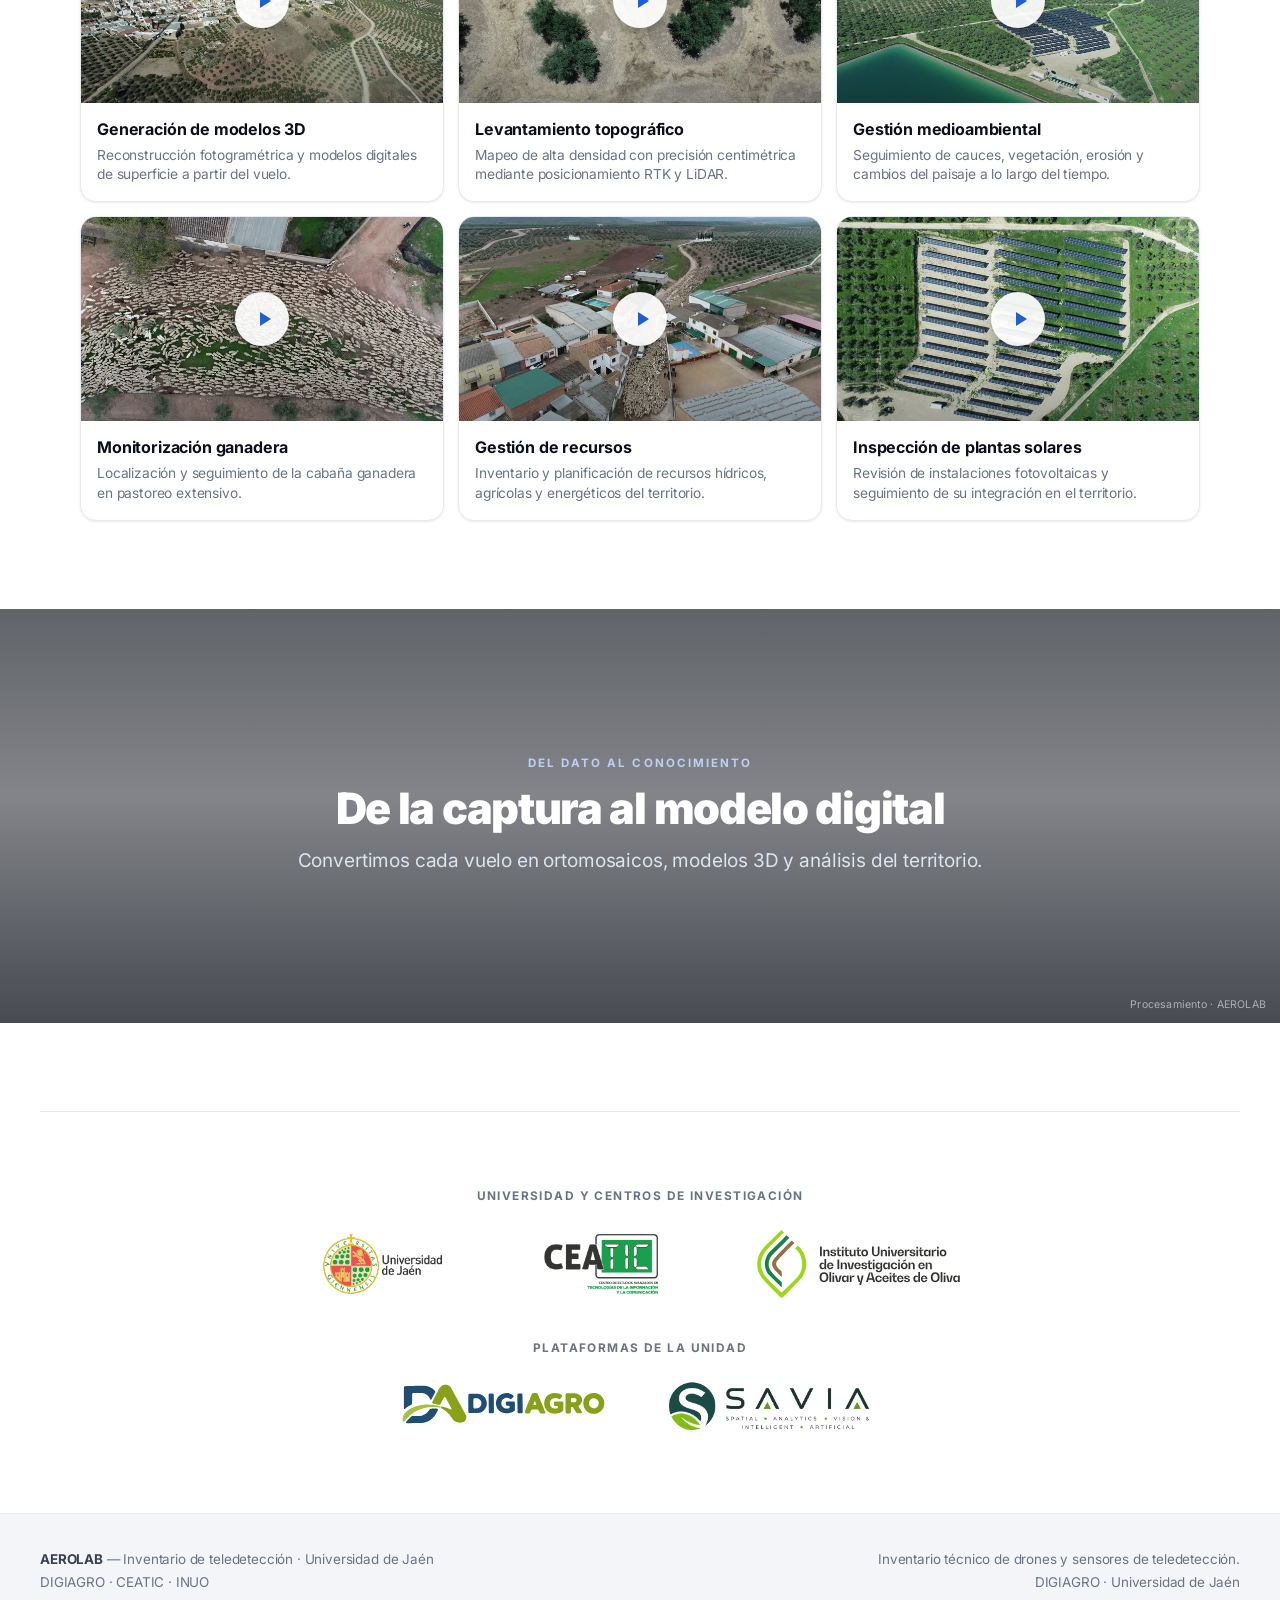
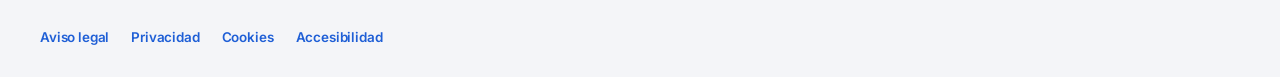
==== commit d3570ec9: "AeroLab: logos de DIGIAGRO y SAVIA con enlace a sus webs Nueva fila «Plataformas de la unidad» bajo " ====
--- a/aerolab/index.html
+++ b/aerolab/index.html
@@ -10,7 +10,7 @@
 <link rel="icon" type="image/png" sizes="16x16" href="favicon-16.png?v=2">
 <link rel="apple-touch-icon" sizes="180x180" href="apple-touch-icon.png?v=2">
 <link rel="stylesheet" href="../assets/fuentes/inter.css">
-<link rel="stylesheet" href="styles.css?v=45">
+<link rel="stylesheet" href="styles.css?v=46">
 </head>
 <body>
 
@@ -39,6 +39,13 @@
       <img src="assets/img/partners/ceatic.png" alt="CEATIC — Centro de Estudios Avanzados en TIC"></a>
     <a href="https://inuouja.com/" target="_blank" rel="noopener" aria-label="INUO">
       <img class="logo-inuo" src="assets/img/partners/inuo.svg?v=31" alt="INUO — Instituto de Investigación en Olivar y Aceites de Oliva"></a>
+  </div>
+  <span class="partners-label partners-label-2">Plataformas de la unidad</span>
+  <div class="partners-logos partners-unidad">
+    <a href="../" aria-label="DIGIAGRO">
+      <img class="logo-digiagro" src="assets/img/partners/digiagro.svg?v=1" alt="DIGIAGRO"></a>
+    <a href="https://savia.ujaen.es/" target="_blank" rel="noopener" aria-label="SAVIA">
+      <img class="logo-savia" src="assets/img/partners/savia.png?v=1" alt="SAVIA · Spatial Analytics Vision &amp; Intelligent Artificial"></a>
   </div>
 </section>
 
@@ -86,6 +93,13 @@
       <a href="https://inuouja.com/" target="_blank" rel="noopener" aria-label="INUO">
         <img class="logo-inuo" src="assets/img/partners/inuo.svg?v=31" alt="INUO — Instituto de Investigación en Olivar y Aceites de Oliva" loading="lazy"></a>
     </div>
+    <span class="partners-label partners-label-2">Plataformas de la unidad</span>
+    <div class="partners-logos partners-unidad">
+      <a href="../" aria-label="DIGIAGRO">
+        <img class="logo-digiagro" src="assets/img/partners/digiagro.svg?v=1" alt="DIGIAGRO" loading="lazy"></a>
+      <a href="https://savia.ujaen.es/" target="_blank" rel="noopener" aria-label="SAVIA">
+        <img class="logo-savia" src="assets/img/partners/savia.png?v=1" alt="SAVIA · Spatial Analytics Vision &amp; Intelligent Artificial" loading="lazy"></a>
+    </div>
   </section>
 </main>
 
--- a/aerolab/styles.css
+++ b/aerolab/styles.css
@@ -484,3 +484,8 @@
     background:linear-gradient(180deg,rgba(255,255,255,.80),rgba(244,247,252,.88)),
       url("assets/img/fondo-aereo.webp?v=1") center/cover no-repeat}
   .stats-wrap{background:rgba(255,255,255,.72);backdrop-filter:blur(6px)}
+  /* Plataformas de la unidad: DIGIAGRO y SAVIA, con enlace a su web */
+  .partners-label-2{display:block;margin-top:34px}
+  .partners-logos img.logo-digiagro{height:40px}
+  .partners-logos img.logo-savia{height:62px}
+  @media(max-width:560px){.partners-logos img.logo-digiagro{height:30px}.partners-logos img.logo-savia{height:46px}}
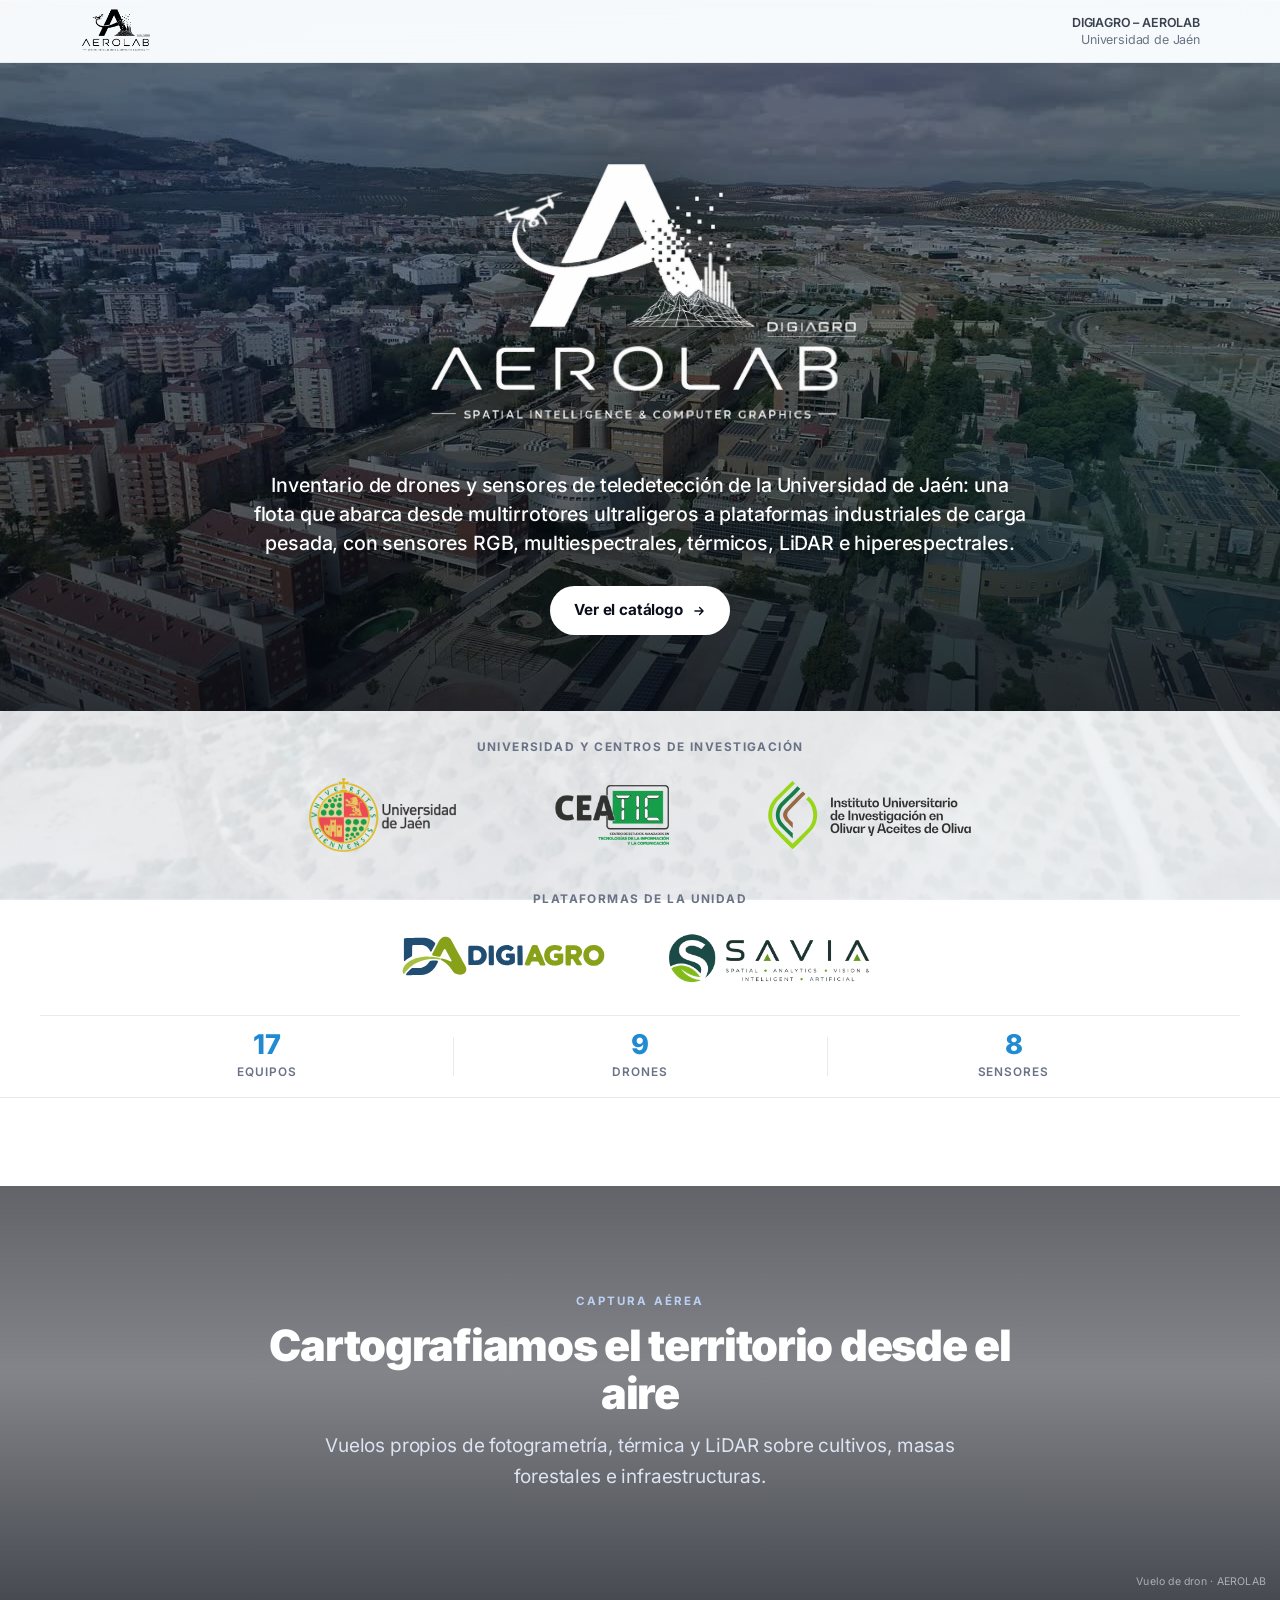
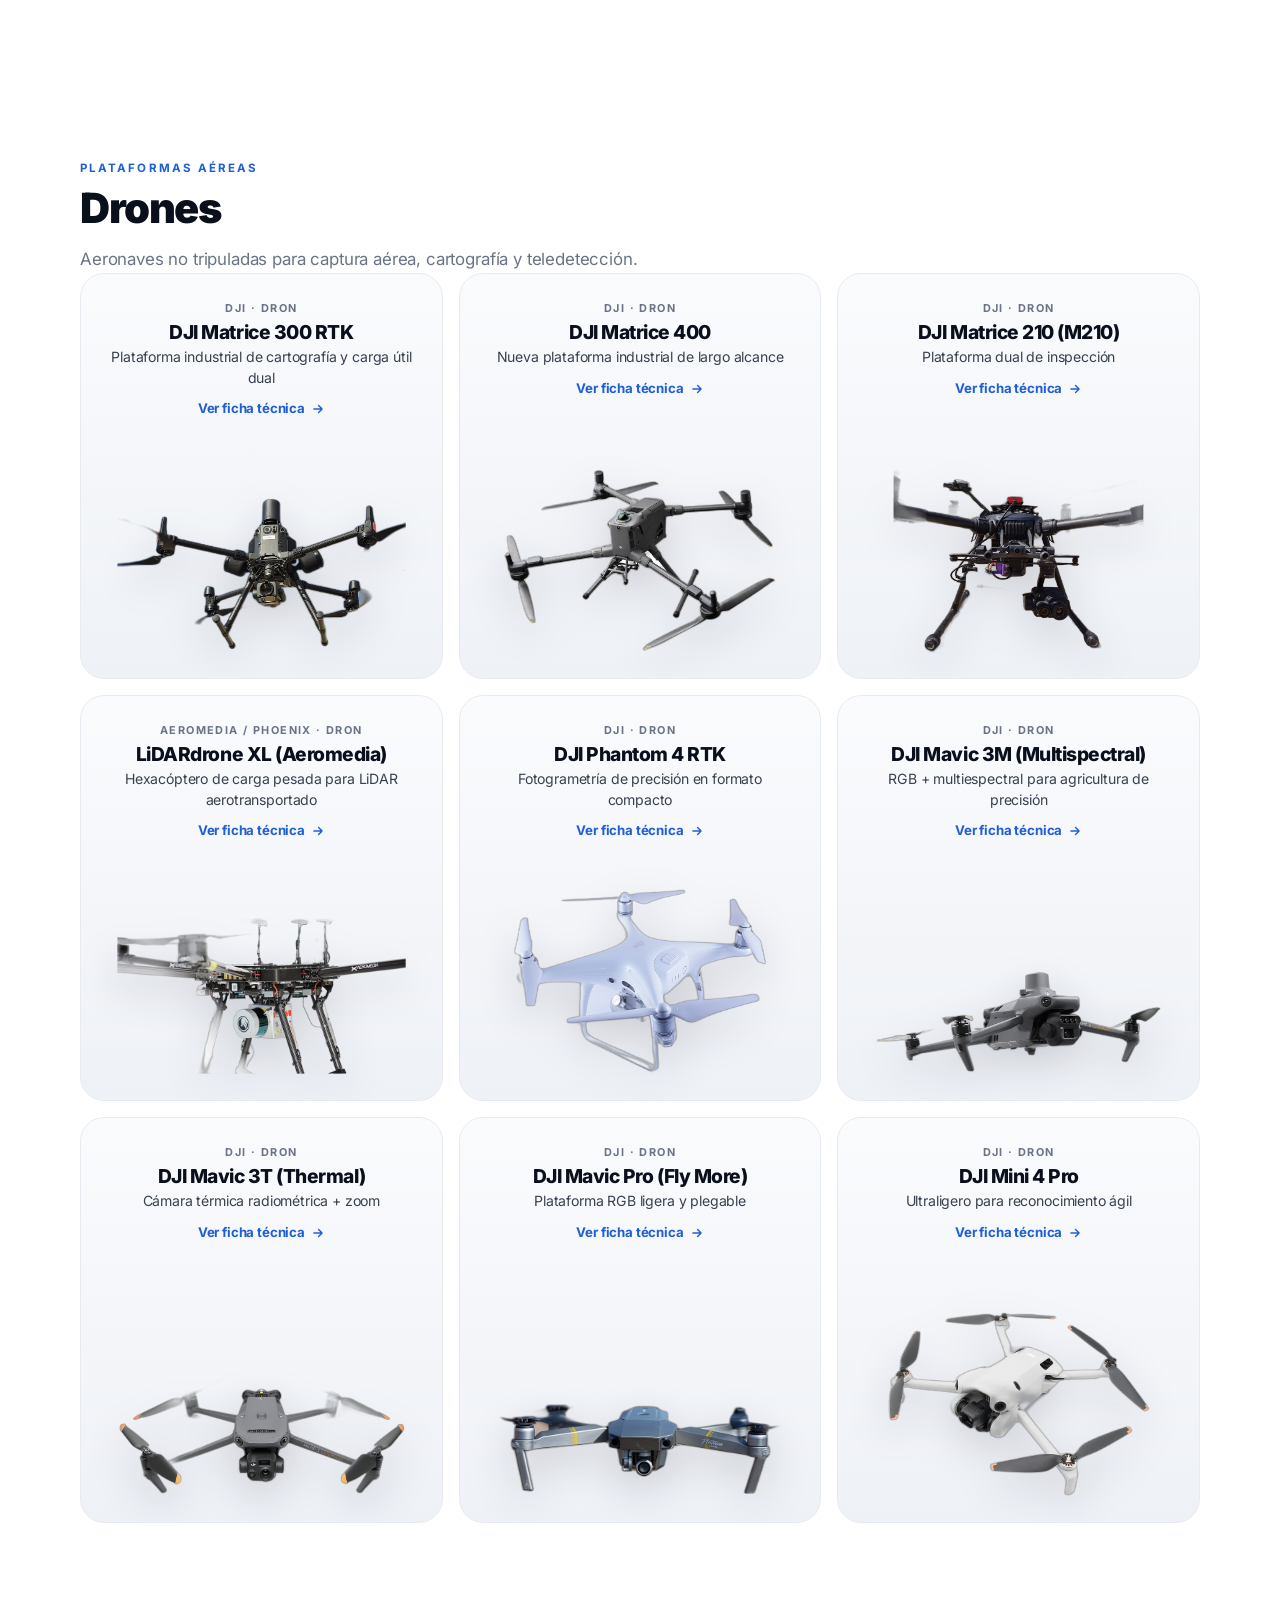
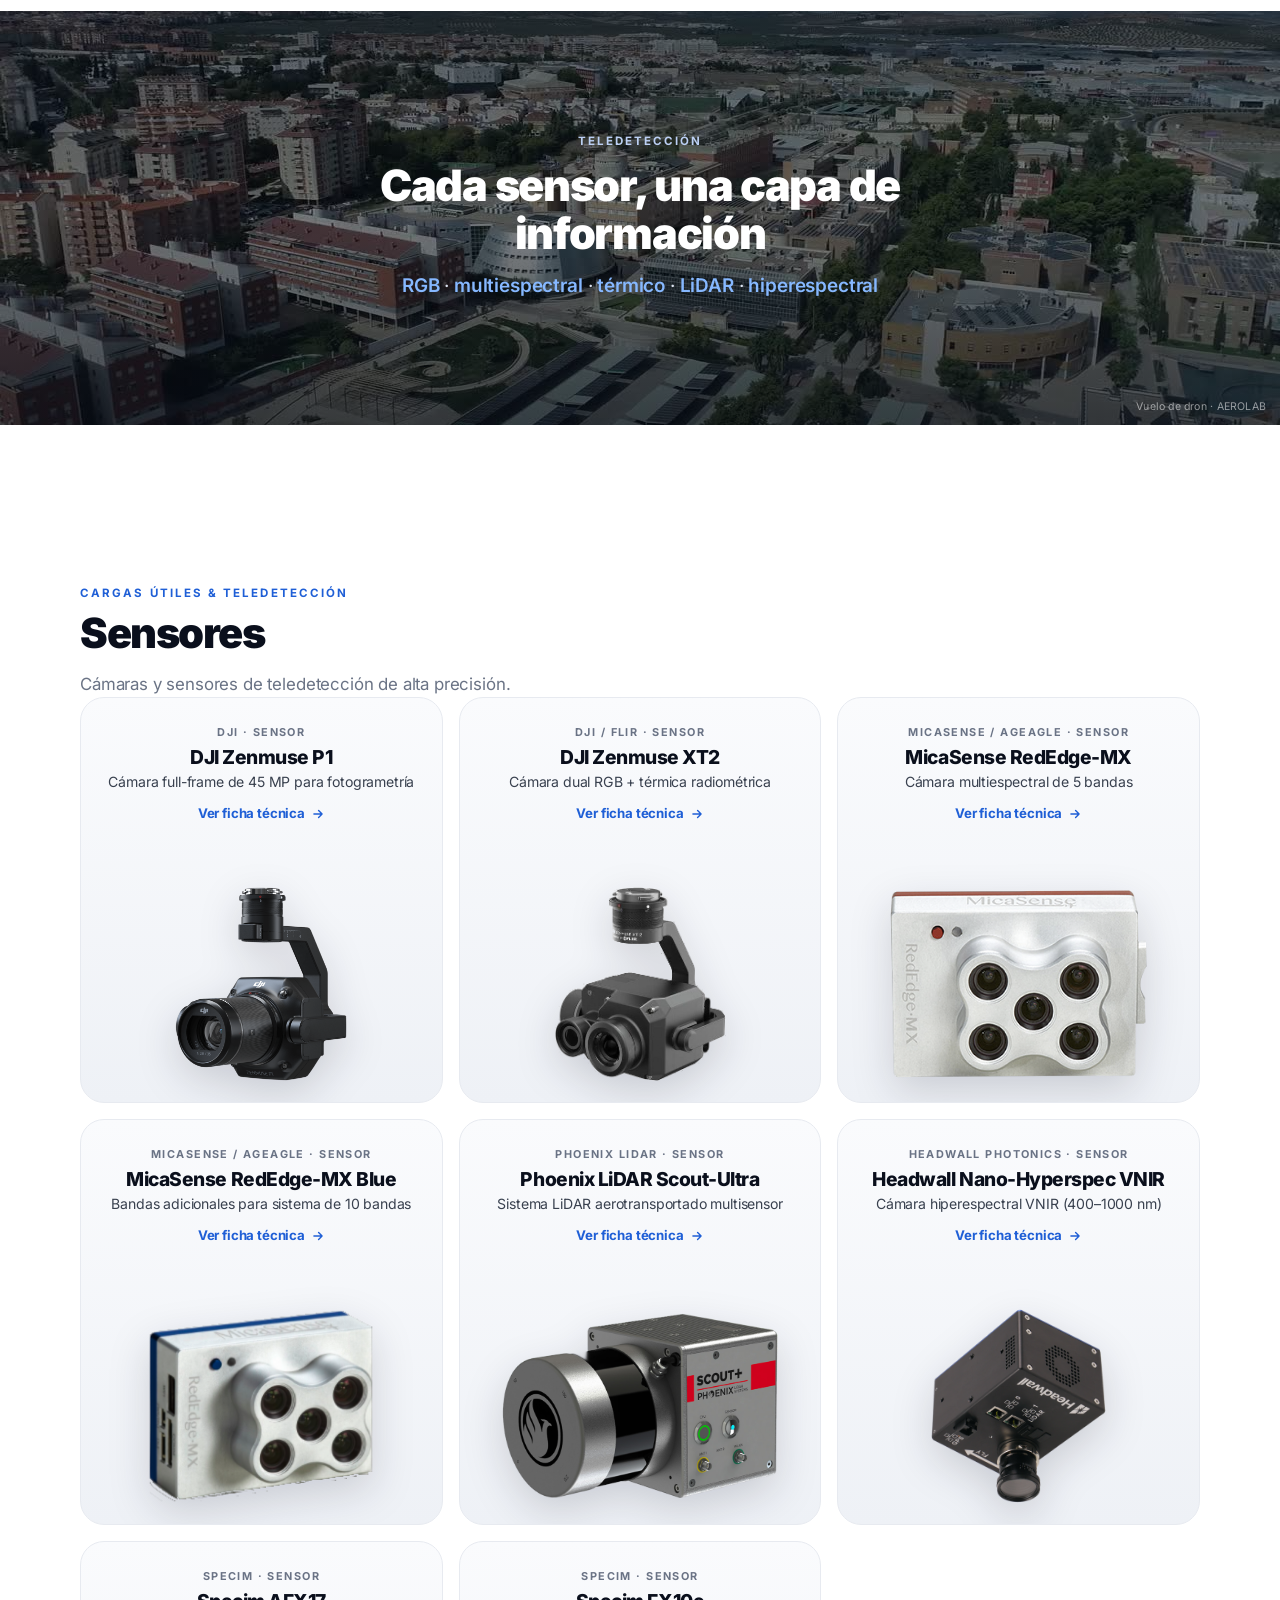
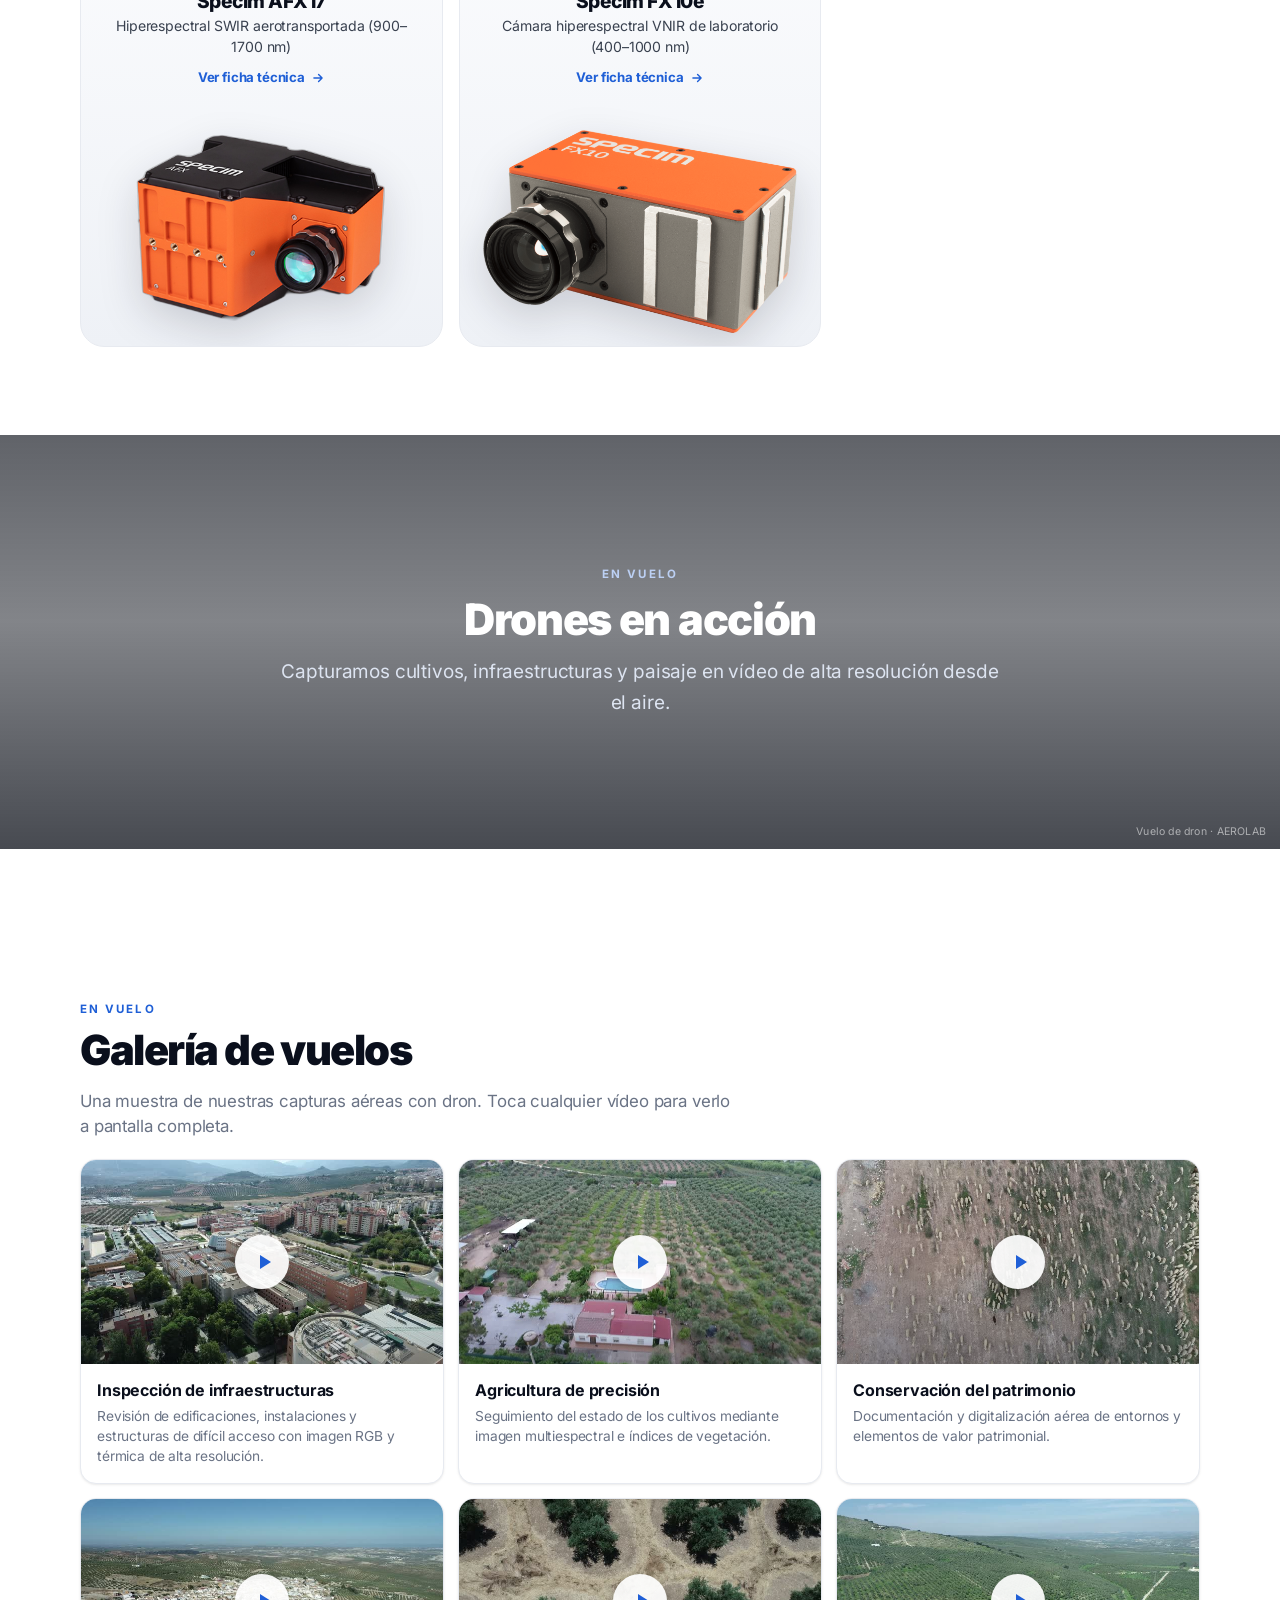
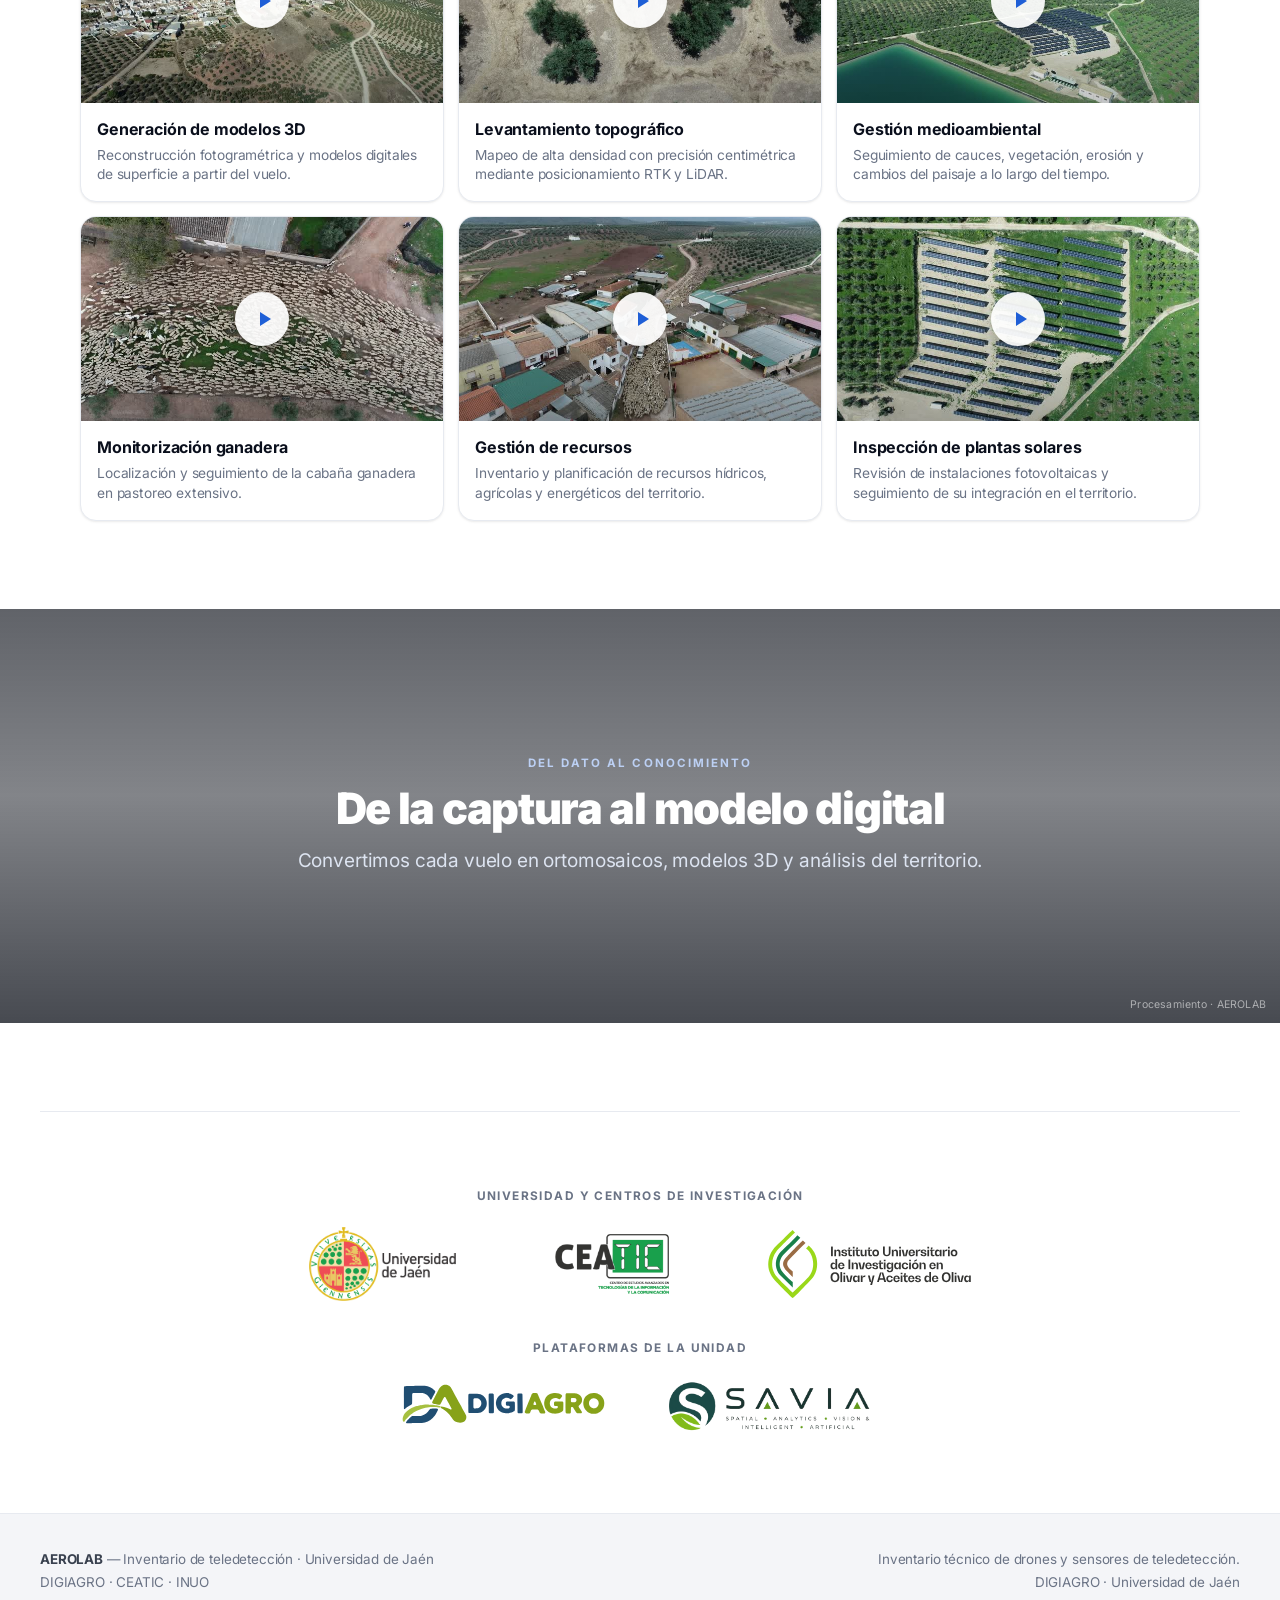
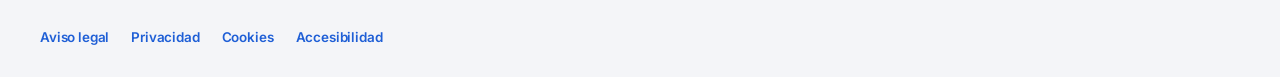
==== commit 55ce674c: "AeroLab: logo de la UJA sin fondo, logos en rejilla en el movil y cifras en una fila Co-Authored-By:" ====
--- a/aerolab/index.html
+++ b/aerolab/index.html
@@ -10,7 +10,7 @@
 <link rel="icon" type="image/png" sizes="16x16" href="favicon-16.png?v=2">
 <link rel="apple-touch-icon" sizes="180x180" href="apple-touch-icon.png?v=2">
 <link rel="stylesheet" href="../assets/fuentes/inter.css">
-<link rel="stylesheet" href="styles.css?v=46">
+<link rel="stylesheet" href="styles.css?v=47">
 </head>
 <body>
 
@@ -34,7 +34,7 @@
   <span class="partners-label">Universidad y centros de investigación</span>
   <div class="partners-logos">
     <a href="https://www.uja.es/" target="_blank" rel="noopener" aria-label="Universidad de Jaén">
-      <img class="logo-uja" src="assets/img/partners/uja_h.png?v=34" alt="Universidad de Jaén"></a>
+      <img class="logo-uja" src="assets/img/partners/uja-transparente.png?v=1" alt="Universidad de Jaén"></a>
     <a href="https://www.ujaen.es/centros/ceatic/" target="_blank" rel="noopener" aria-label="CEATIC">
       <img src="assets/img/partners/ceatic.png" alt="CEATIC — Centro de Estudios Avanzados en TIC"></a>
     <a href="https://inuouja.com/" target="_blank" rel="noopener" aria-label="INUO">
@@ -87,7 +87,7 @@
     <span class="partners-label">Universidad y centros de investigación</span>
     <div class="partners-logos">
       <a href="https://www.uja.es/" target="_blank" rel="noopener" aria-label="Universidad de Jaén">
-        <img class="logo-uja" src="assets/img/partners/uja_h.png?v=34" alt="Universidad de Jaén" loading="lazy"></a>
+        <img class="logo-uja" src="assets/img/partners/uja-transparente.png?v=1" alt="Universidad de Jaén" loading="lazy"></a>
       <a href="https://www.ujaen.es/centros/ceatic/" target="_blank" rel="noopener" aria-label="CEATIC">
         <img src="assets/img/partners/ceatic.png" alt="CEATIC — Centro de Estudios Avanzados en TIC" loading="lazy"></a>
       <a href="https://inuouja.com/" target="_blank" rel="noopener" aria-label="INUO">
--- a/aerolab/styles.css
+++ b/aerolab/styles.css
@@ -489,3 +489,17 @@
   .partners-logos img.logo-digiagro{height:40px}
   .partners-logos img.logo-savia{height:62px}
   @media(max-width:560px){.partners-logos img.logo-digiagro{height:30px}.partners-logos img.logo-savia{height:46px}}
+/* Logos: misma altura visual en cada fila; en el móvil, rejilla ordenada (3 institucionales, 2 plataformas) */
+.partners-logos img.logo-uja{height:74px}
+@media(max-width:560px){
+  .partners-logos{display:grid;grid-template-columns:repeat(3,minmax(0,1fr));gap:18px 14px;align-items:center;justify-items:center;padding:0 4px}
+  .partners-logos.partners-unidad{grid-template-columns:repeat(2,minmax(0,1fr));gap:18px 22px}
+  .partners-logos a{display:flex;align-items:center;justify-content:center;width:100%;height:52px}
+  .partners-logos img,.partners-logos img.logo-uja,.partners-logos img.logo-inuo,.partners-logos img.logo-digiagro,.partners-logos img.logo-savia{height:auto;width:auto;max-width:100%;max-height:46px}
+  .partners-logos img.logo-digiagro{max-height:30px}
+  .partners-label-2{margin-top:26px}
+}
+/* Cifras: siempre en una fila (con tres no caben dos arriba y una abajo) */
+.stats{flex-wrap:nowrap}
+.stat{min-width:0}
+@media(max-width:560px){.stat{padding:14px 4px}.stat .n{font-size:1.5rem}.stat .l{font-size:.66rem;letter-spacing:.06em}}
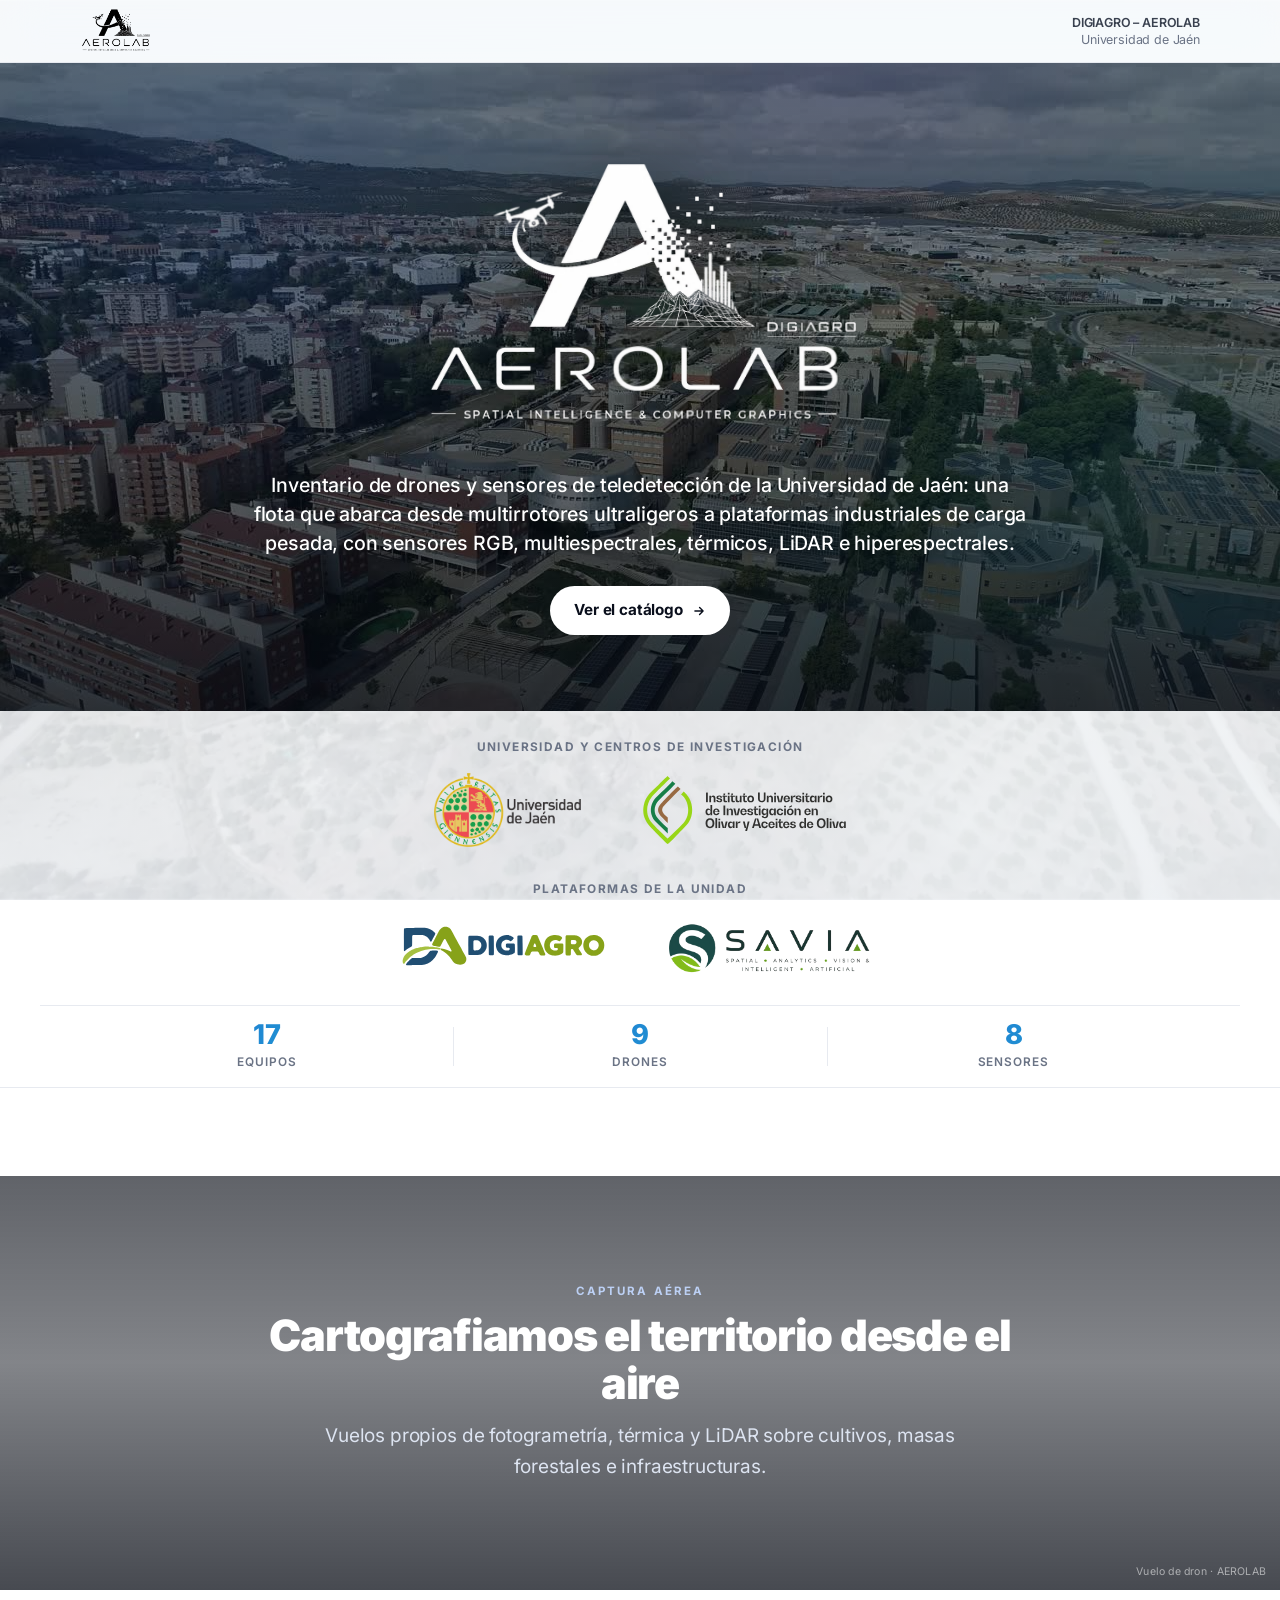
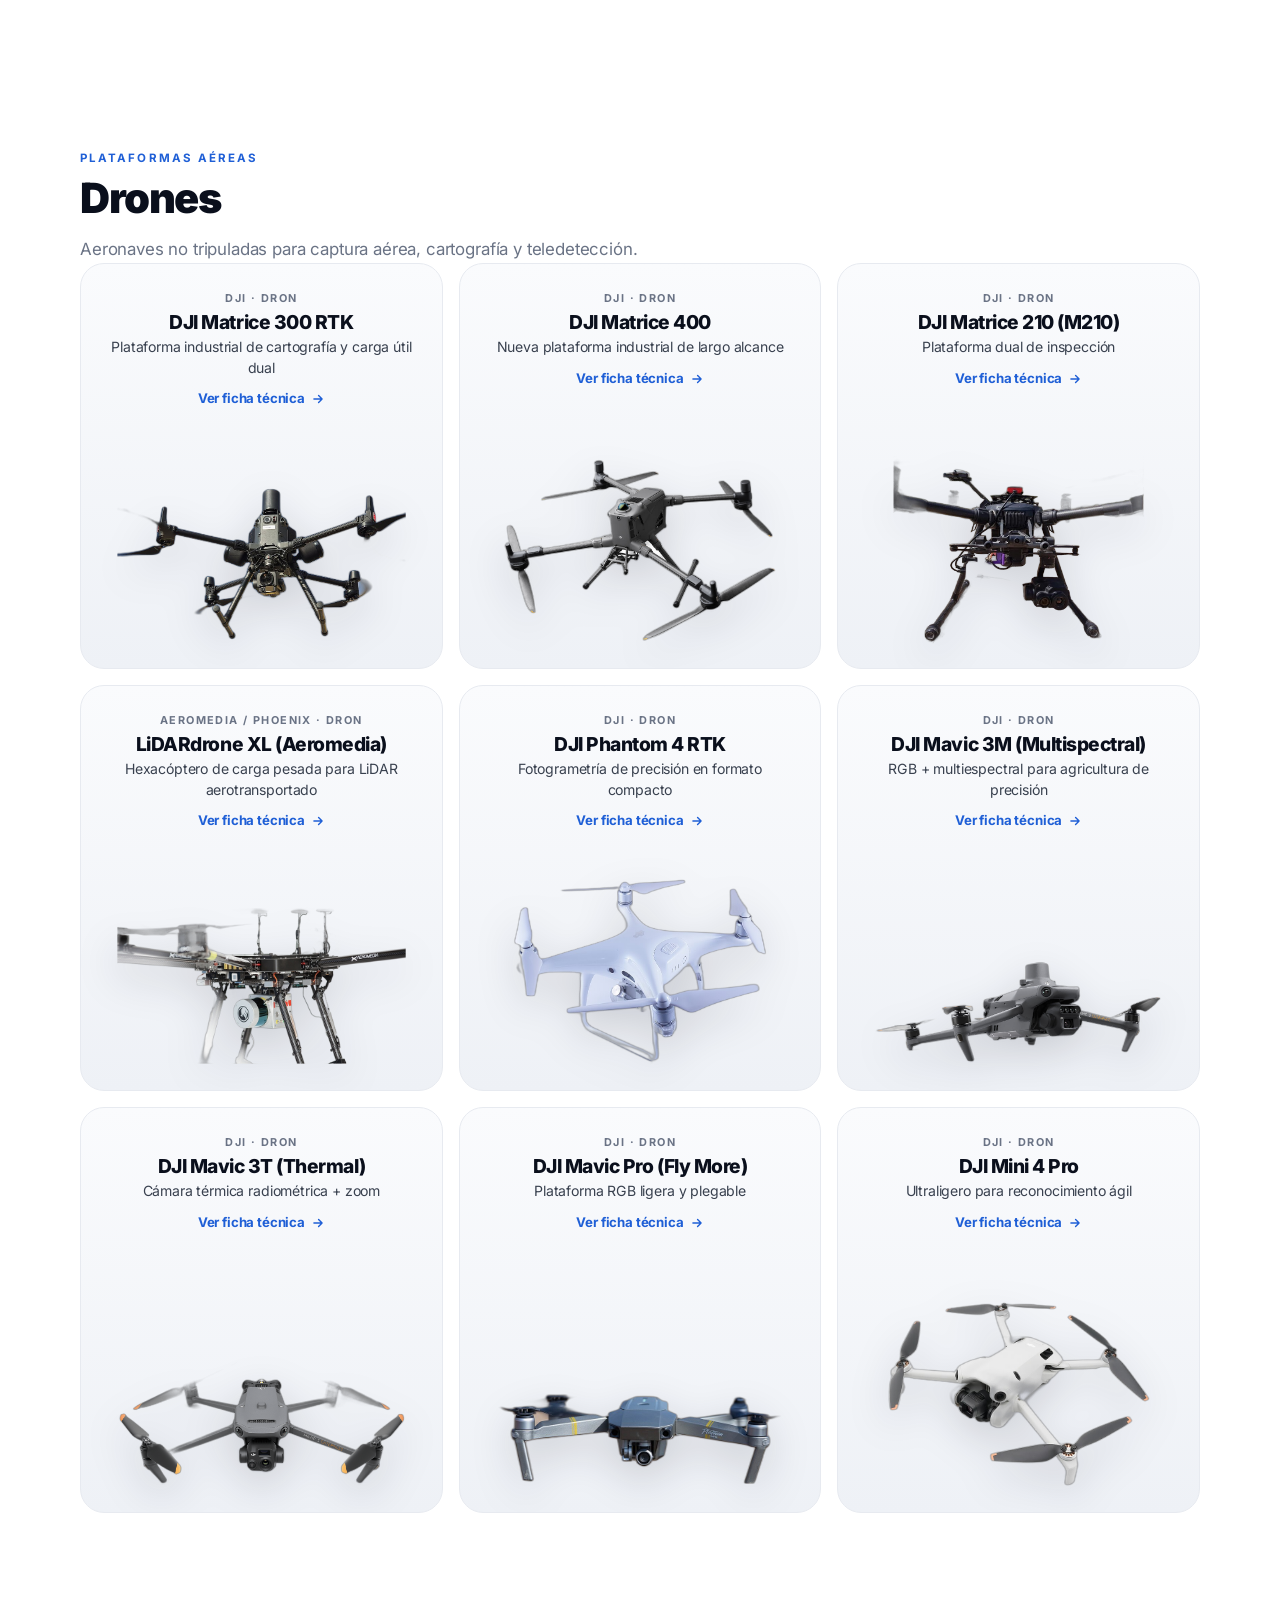
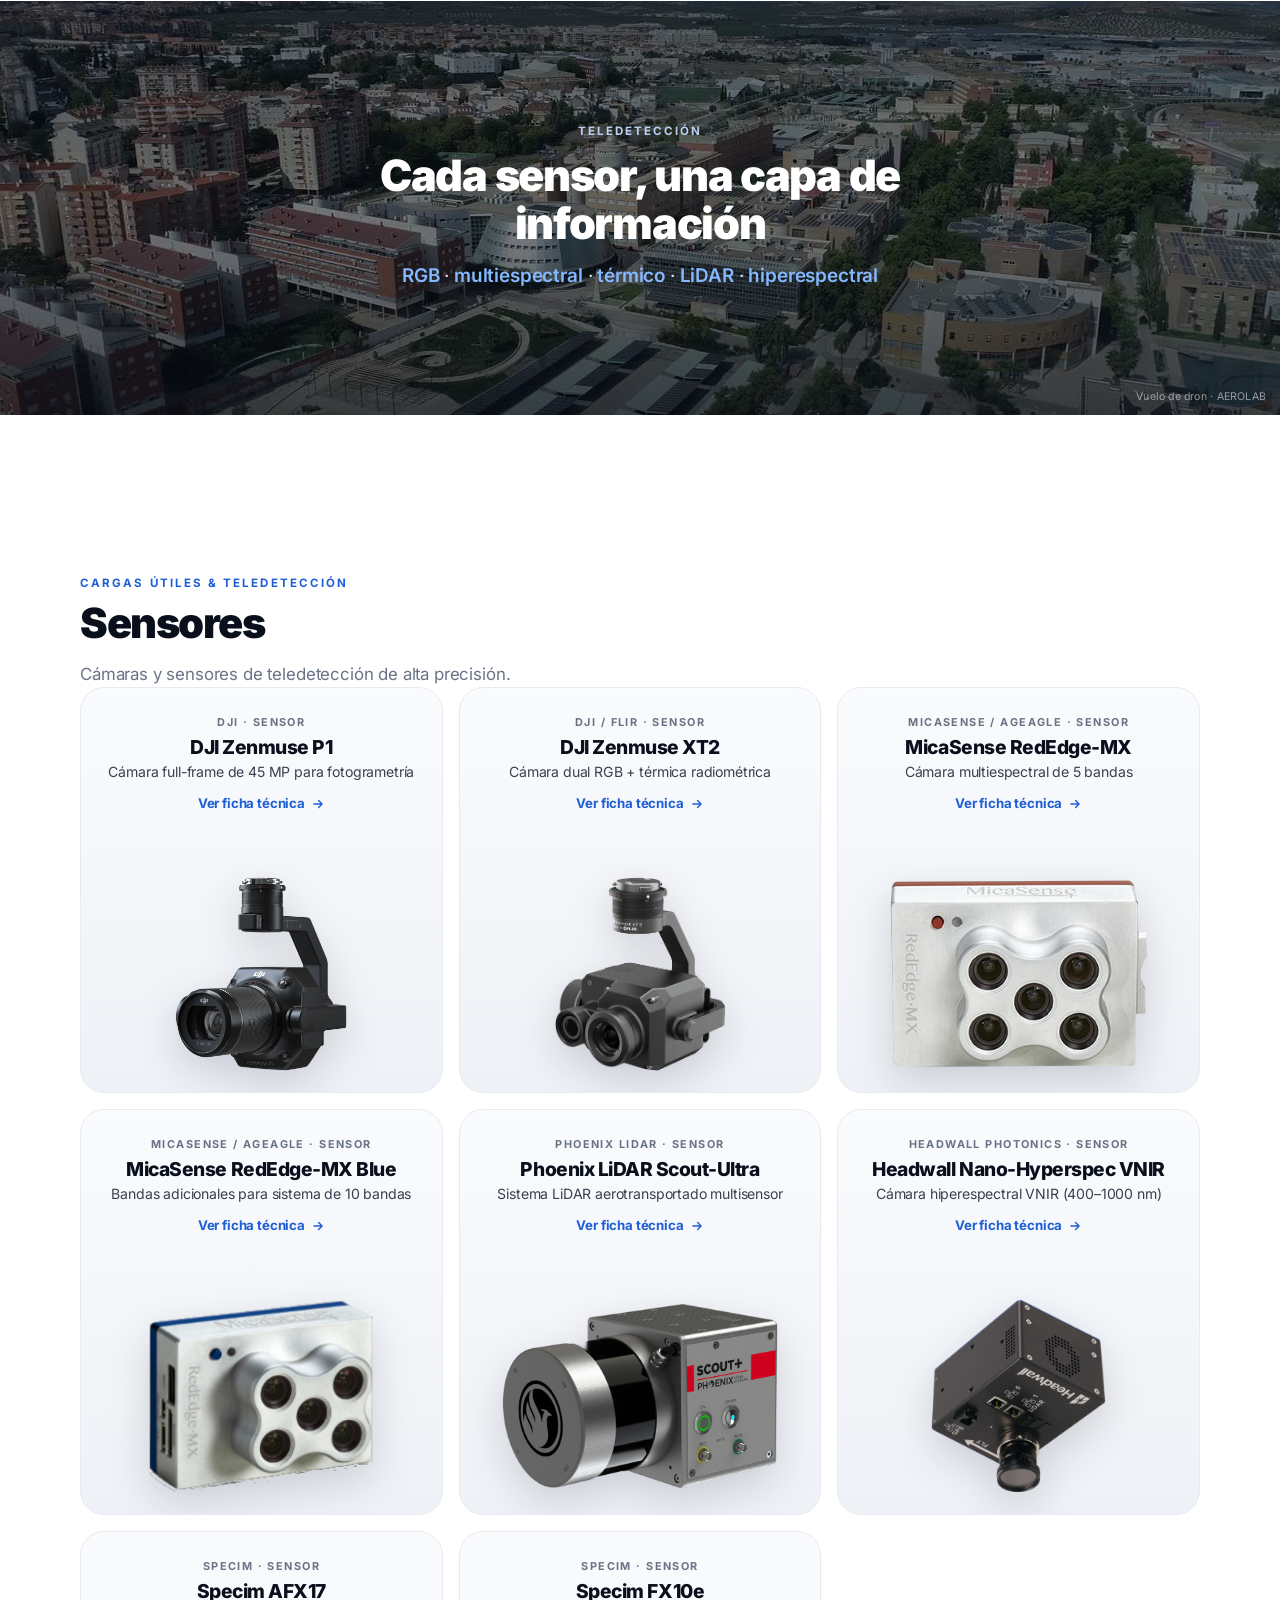
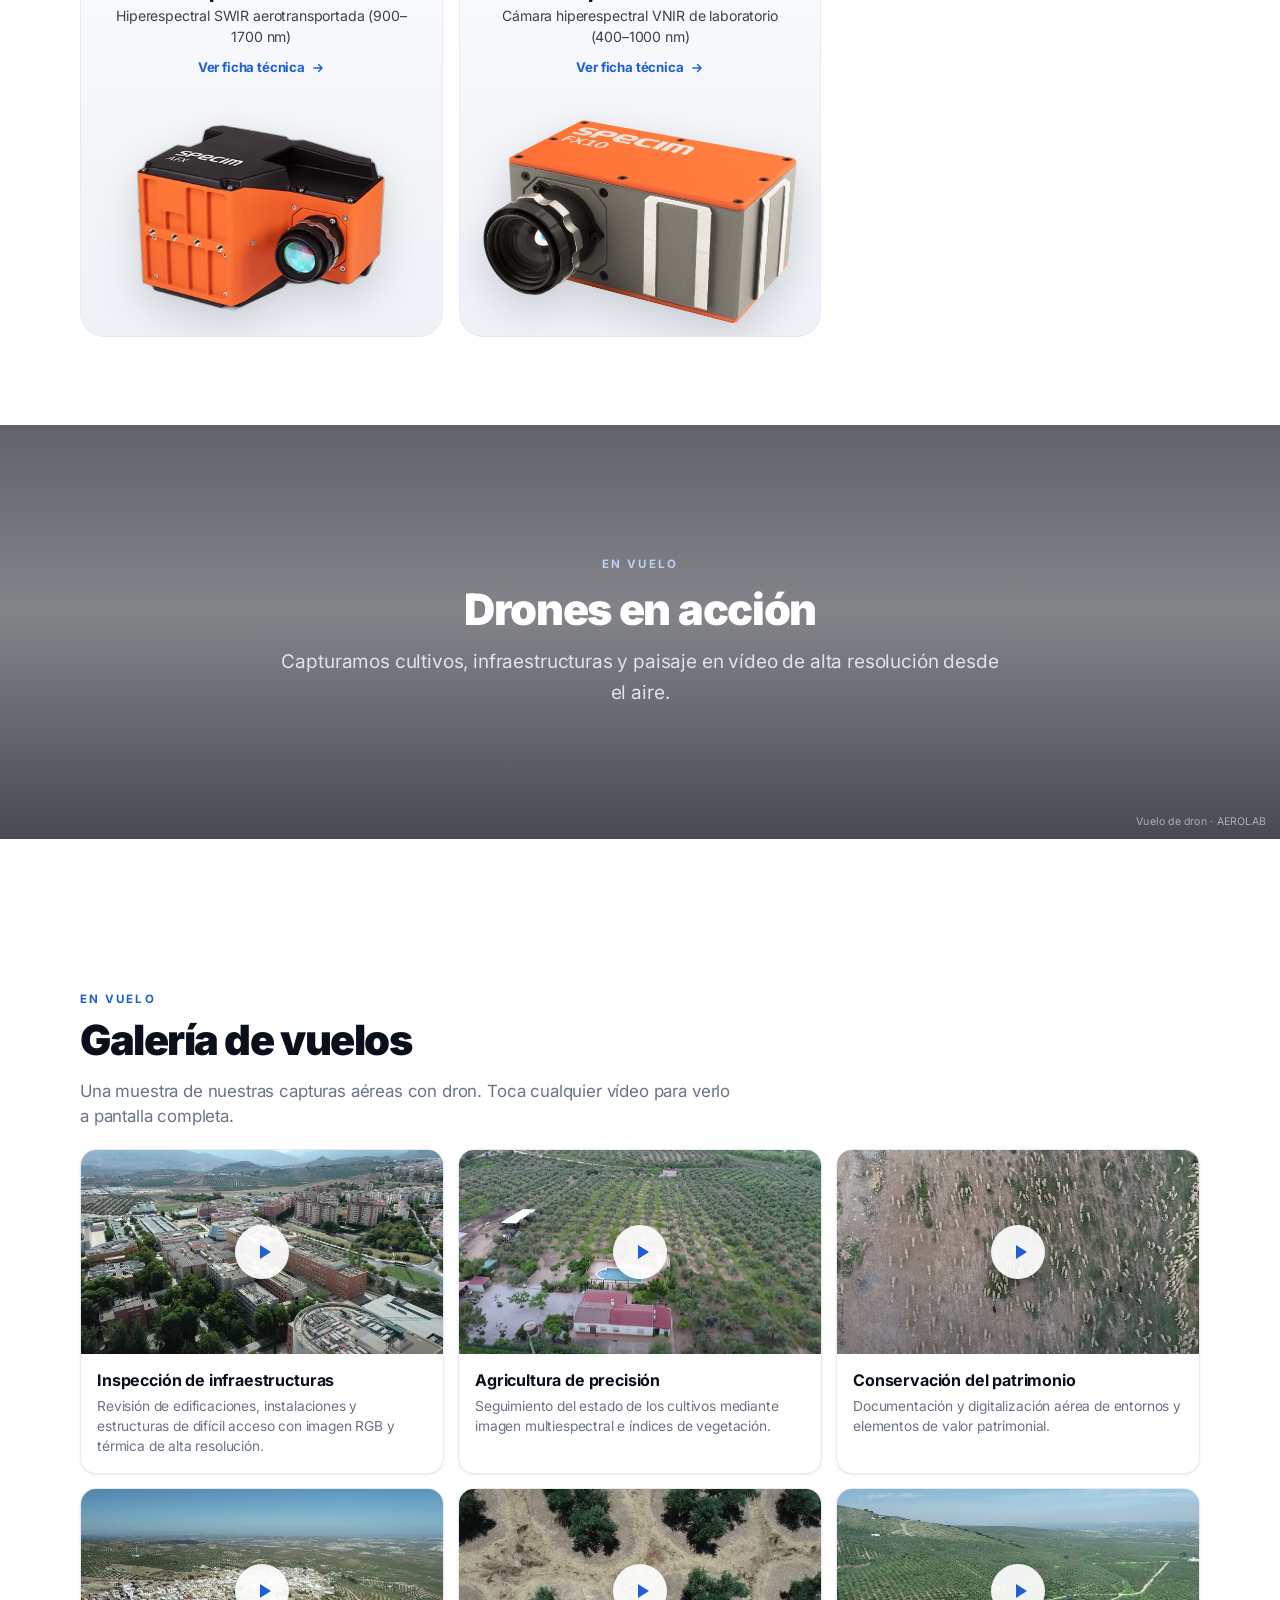
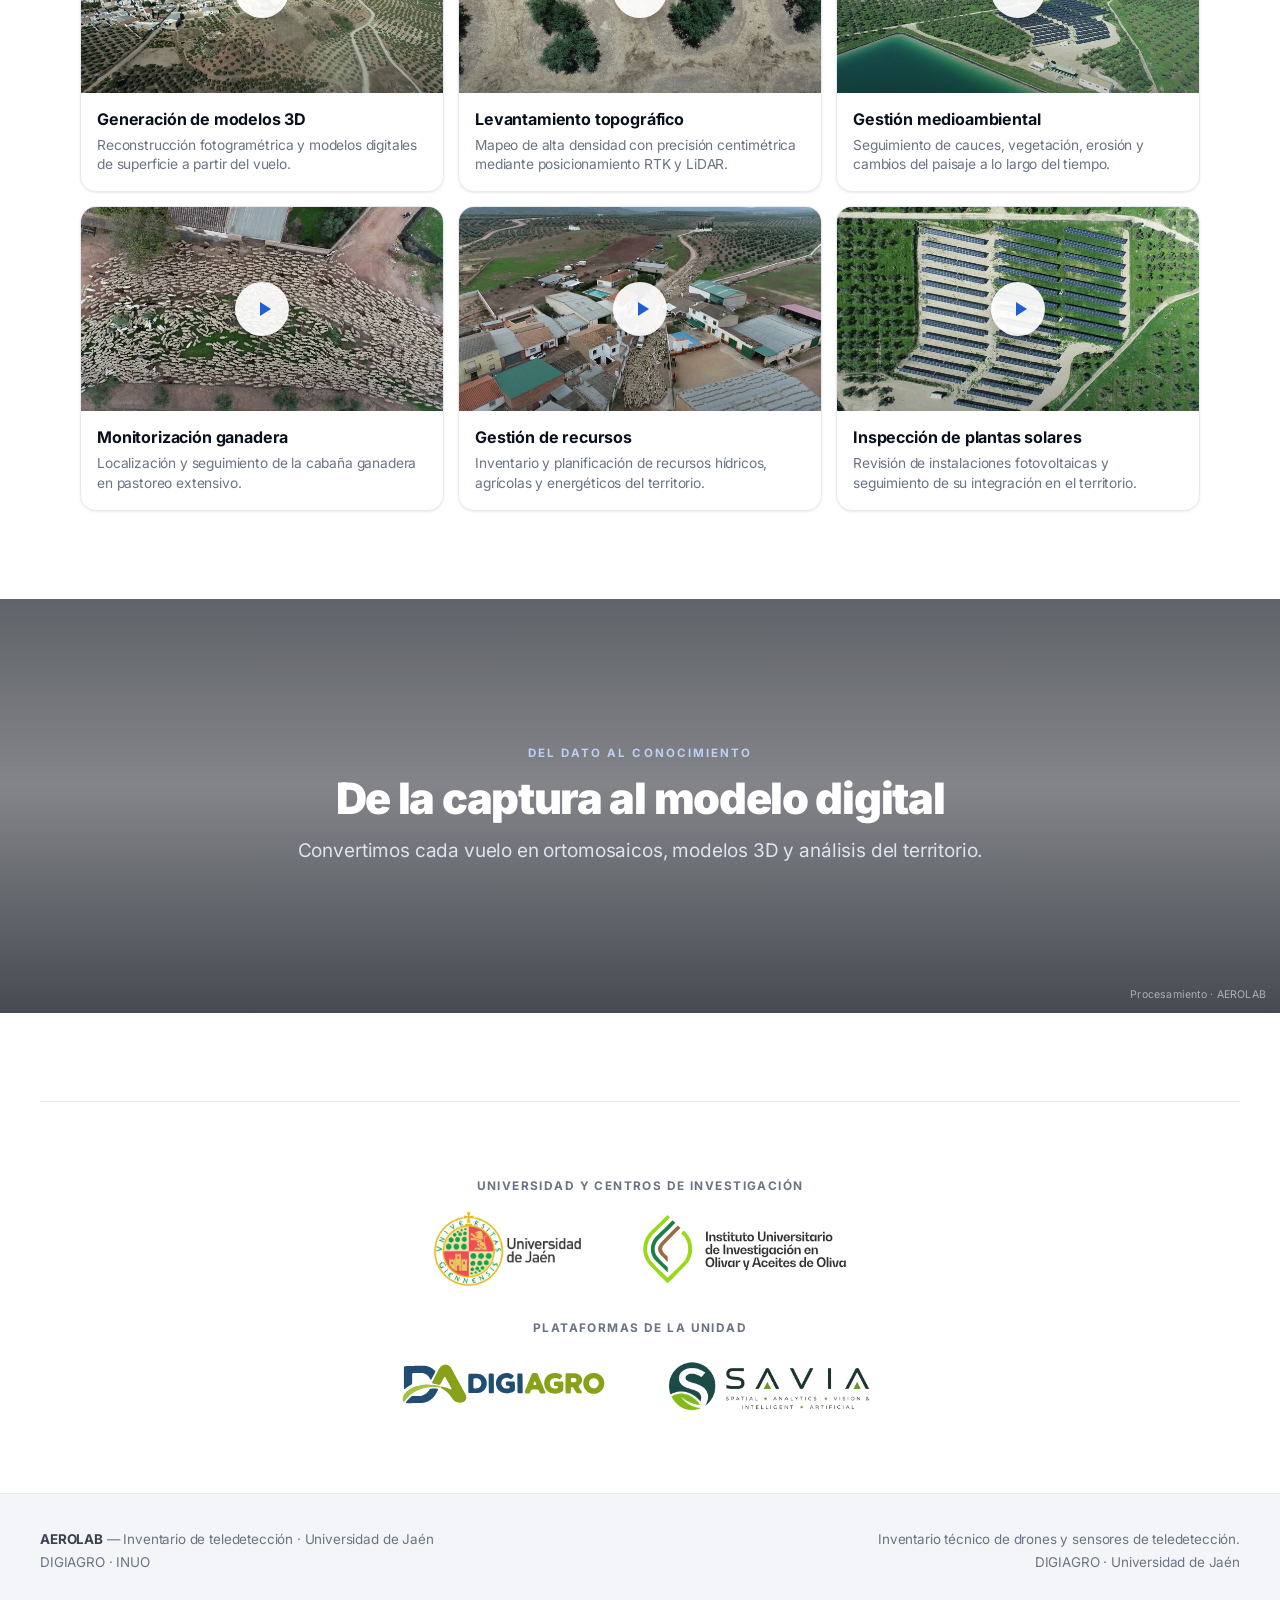
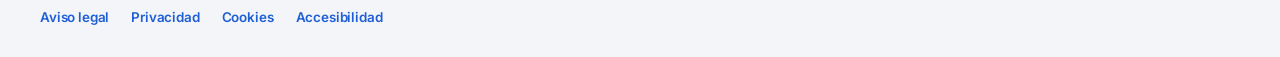
==== commit d56fc9ad: "Quita CEATIC de la web y de AeroLab Co-Authored-By: Claude Opus 5.5 <noreply@anthropic.com>" ====
--- a/aerolab/index.html
+++ b/aerolab/index.html
@@ -10,7 +10,7 @@
 <link rel="icon" type="image/png" sizes="16x16" href="favicon-16.png?v=2">
 <link rel="apple-touch-icon" sizes="180x180" href="apple-touch-icon.png?v=2">
 <link rel="stylesheet" href="../assets/fuentes/inter.css">
-<link rel="stylesheet" href="styles.css?v=47">
+<link rel="stylesheet" href="styles.css?v=48">
 </head>
 <body>
 
@@ -35,8 +35,6 @@
   <div class="partners-logos">
     <a href="https://www.uja.es/" target="_blank" rel="noopener" aria-label="Universidad de Jaén">
       <img class="logo-uja" src="assets/img/partners/uja-transparente.png?v=1" alt="Universidad de Jaén"></a>
-    <a href="https://www.ujaen.es/centros/ceatic/" target="_blank" rel="noopener" aria-label="CEATIC">
-      <img src="assets/img/partners/ceatic.png" alt="CEATIC — Centro de Estudios Avanzados en TIC"></a>
     <a href="https://inuouja.com/" target="_blank" rel="noopener" aria-label="INUO">
       <img class="logo-inuo" src="assets/img/partners/inuo.svg?v=31" alt="INUO — Instituto de Investigación en Olivar y Aceites de Oliva"></a>
   </div>
@@ -88,8 +86,6 @@
     <div class="partners-logos">
       <a href="https://www.uja.es/" target="_blank" rel="noopener" aria-label="Universidad de Jaén">
         <img class="logo-uja" src="assets/img/partners/uja-transparente.png?v=1" alt="Universidad de Jaén" loading="lazy"></a>
-      <a href="https://www.ujaen.es/centros/ceatic/" target="_blank" rel="noopener" aria-label="CEATIC">
-        <img src="assets/img/partners/ceatic.png" alt="CEATIC — Centro de Estudios Avanzados en TIC" loading="lazy"></a>
       <a href="https://inuouja.com/" target="_blank" rel="noopener" aria-label="INUO">
         <img class="logo-inuo" src="assets/img/partners/inuo.svg?v=31" alt="INUO — Instituto de Investigación en Olivar y Aceites de Oliva" loading="lazy"></a>
     </div>
@@ -109,7 +105,7 @@
   <div class="container foot">
     <div>
       <b>AEROLAB</b> — Inventario de teledetección · Universidad de Jaén<br>
-      DIGIAGRO · CEATIC · INUO
+      DIGIAGRO · INUO
     </div>
     <div style="text-align:right">
       Inventario técnico de drones y sensores de teledetección.<br>
--- a/aerolab/styles.css
+++ b/aerolab/styles.css
@@ -492,7 +492,7 @@
 /* Logos: misma altura visual en cada fila; en el móvil, rejilla ordenada (3 institucionales, 2 plataformas) */
 .partners-logos img.logo-uja{height:74px}
 @media(max-width:560px){
-  .partners-logos{display:grid;grid-template-columns:repeat(3,minmax(0,1fr));gap:18px 14px;align-items:center;justify-items:center;padding:0 4px}
+  .partners-logos{display:grid;grid-template-columns:repeat(2,minmax(0,1fr));gap:18px 22px;align-items:center;justify-items:center;padding:0 4px}
   .partners-logos.partners-unidad{grid-template-columns:repeat(2,minmax(0,1fr));gap:18px 22px}
   .partners-logos a{display:flex;align-items:center;justify-content:center;width:100%;height:52px}
   .partners-logos img,.partners-logos img.logo-uja,.partners-logos img.logo-inuo,.partners-logos img.logo-digiagro,.partners-logos img.logo-savia{height:auto;width:auto;max-width:100%;max-height:46px}
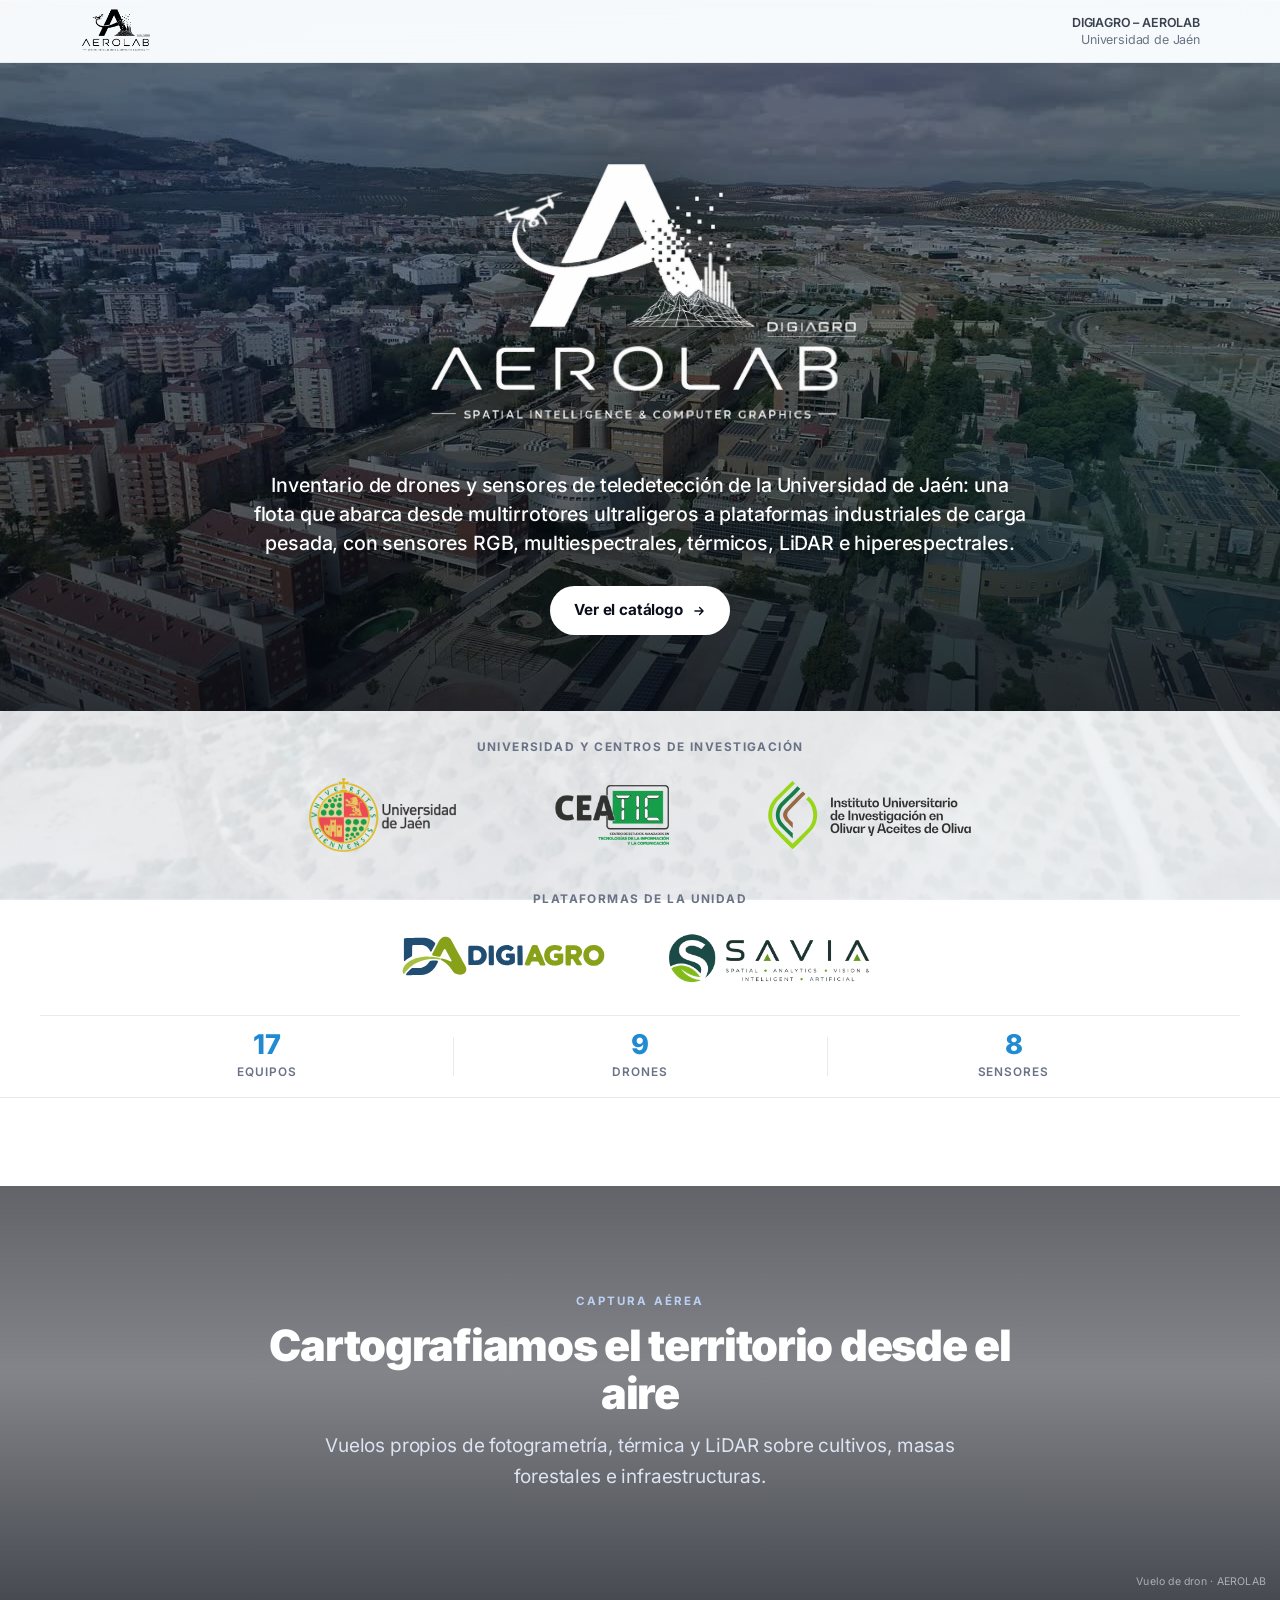
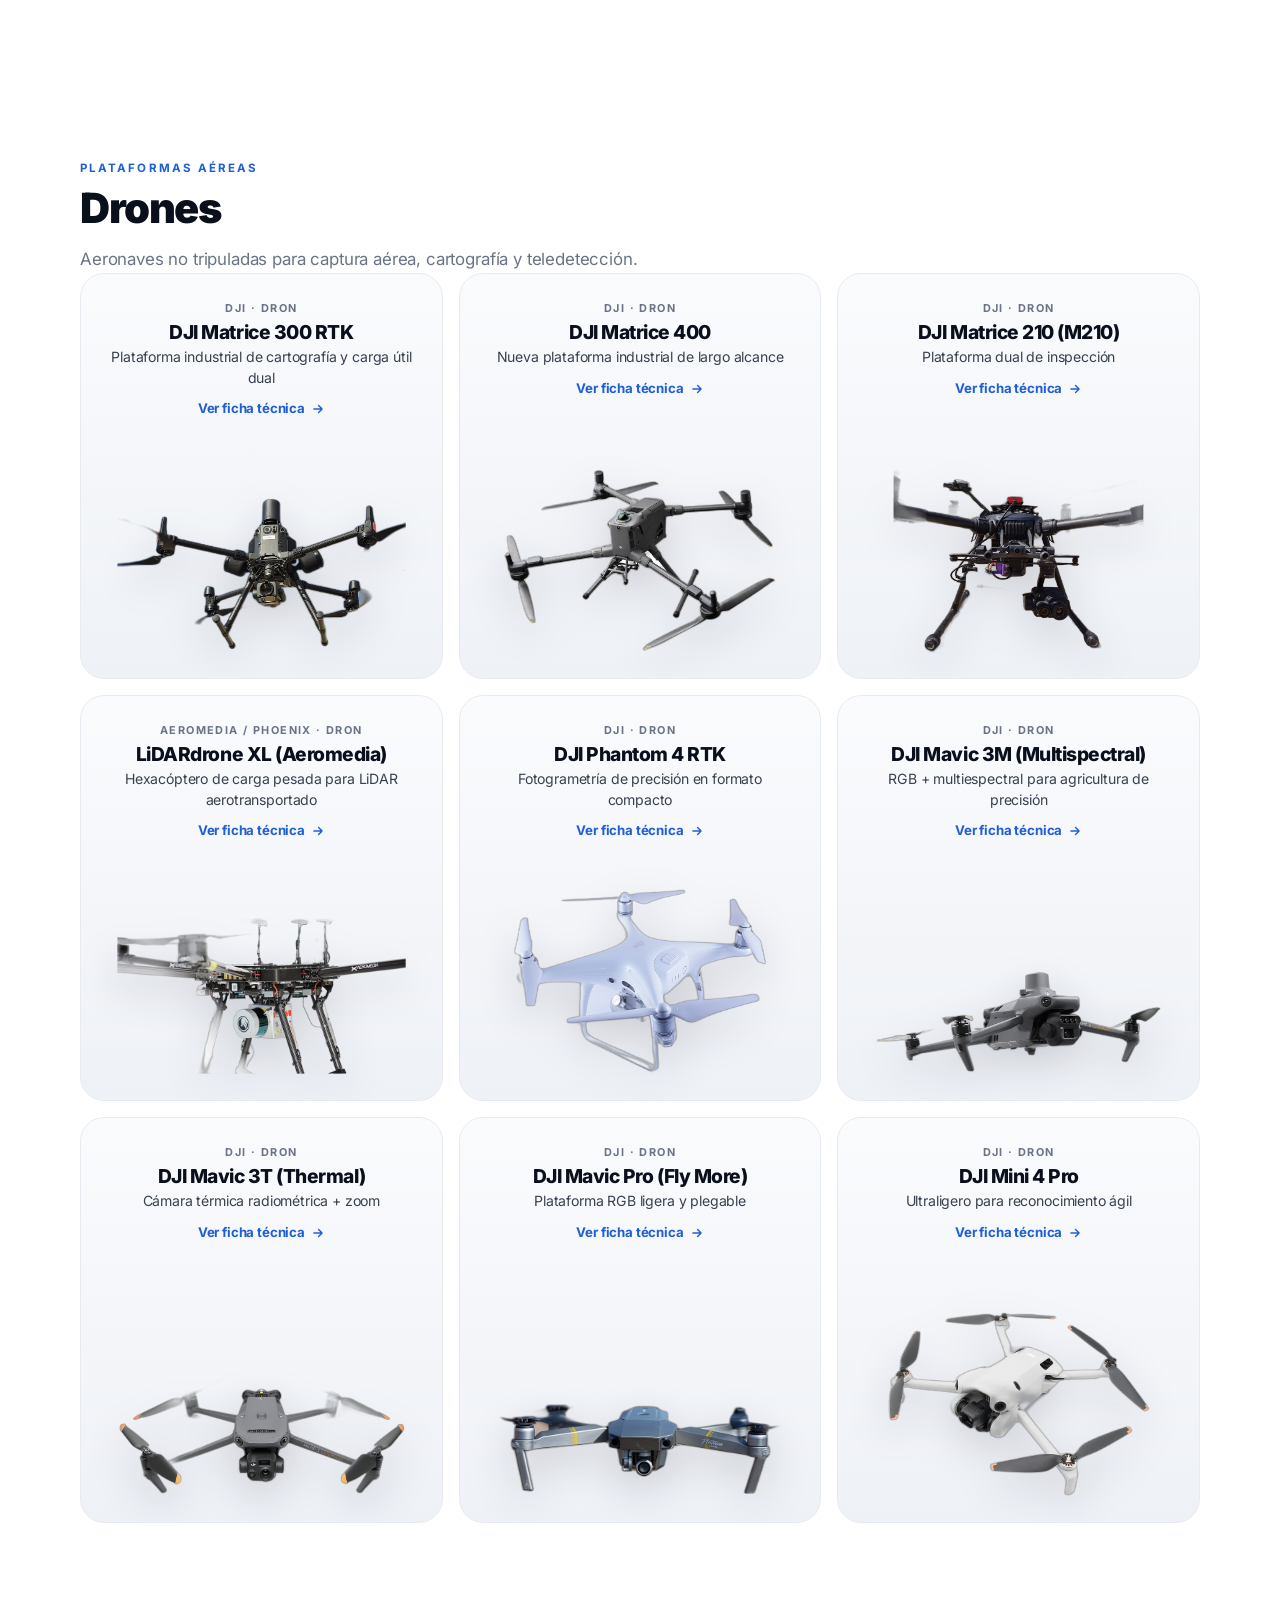
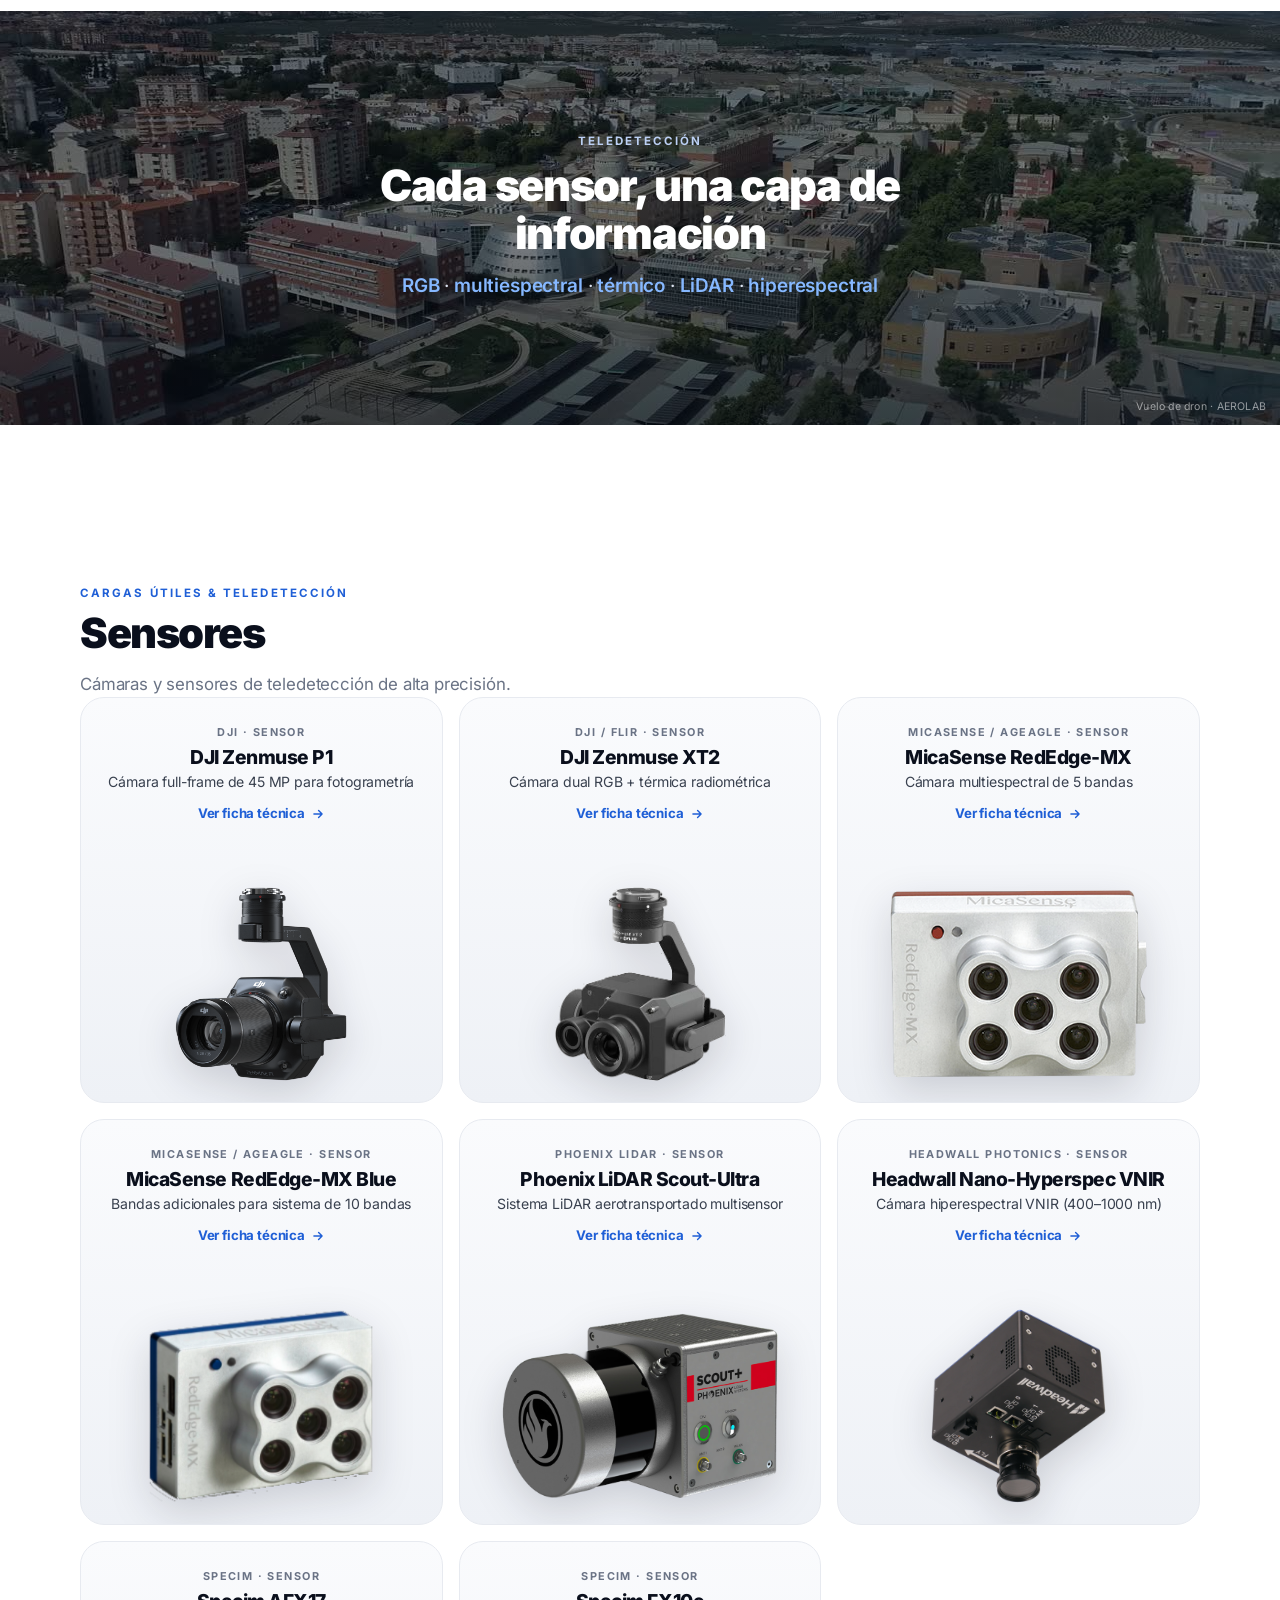
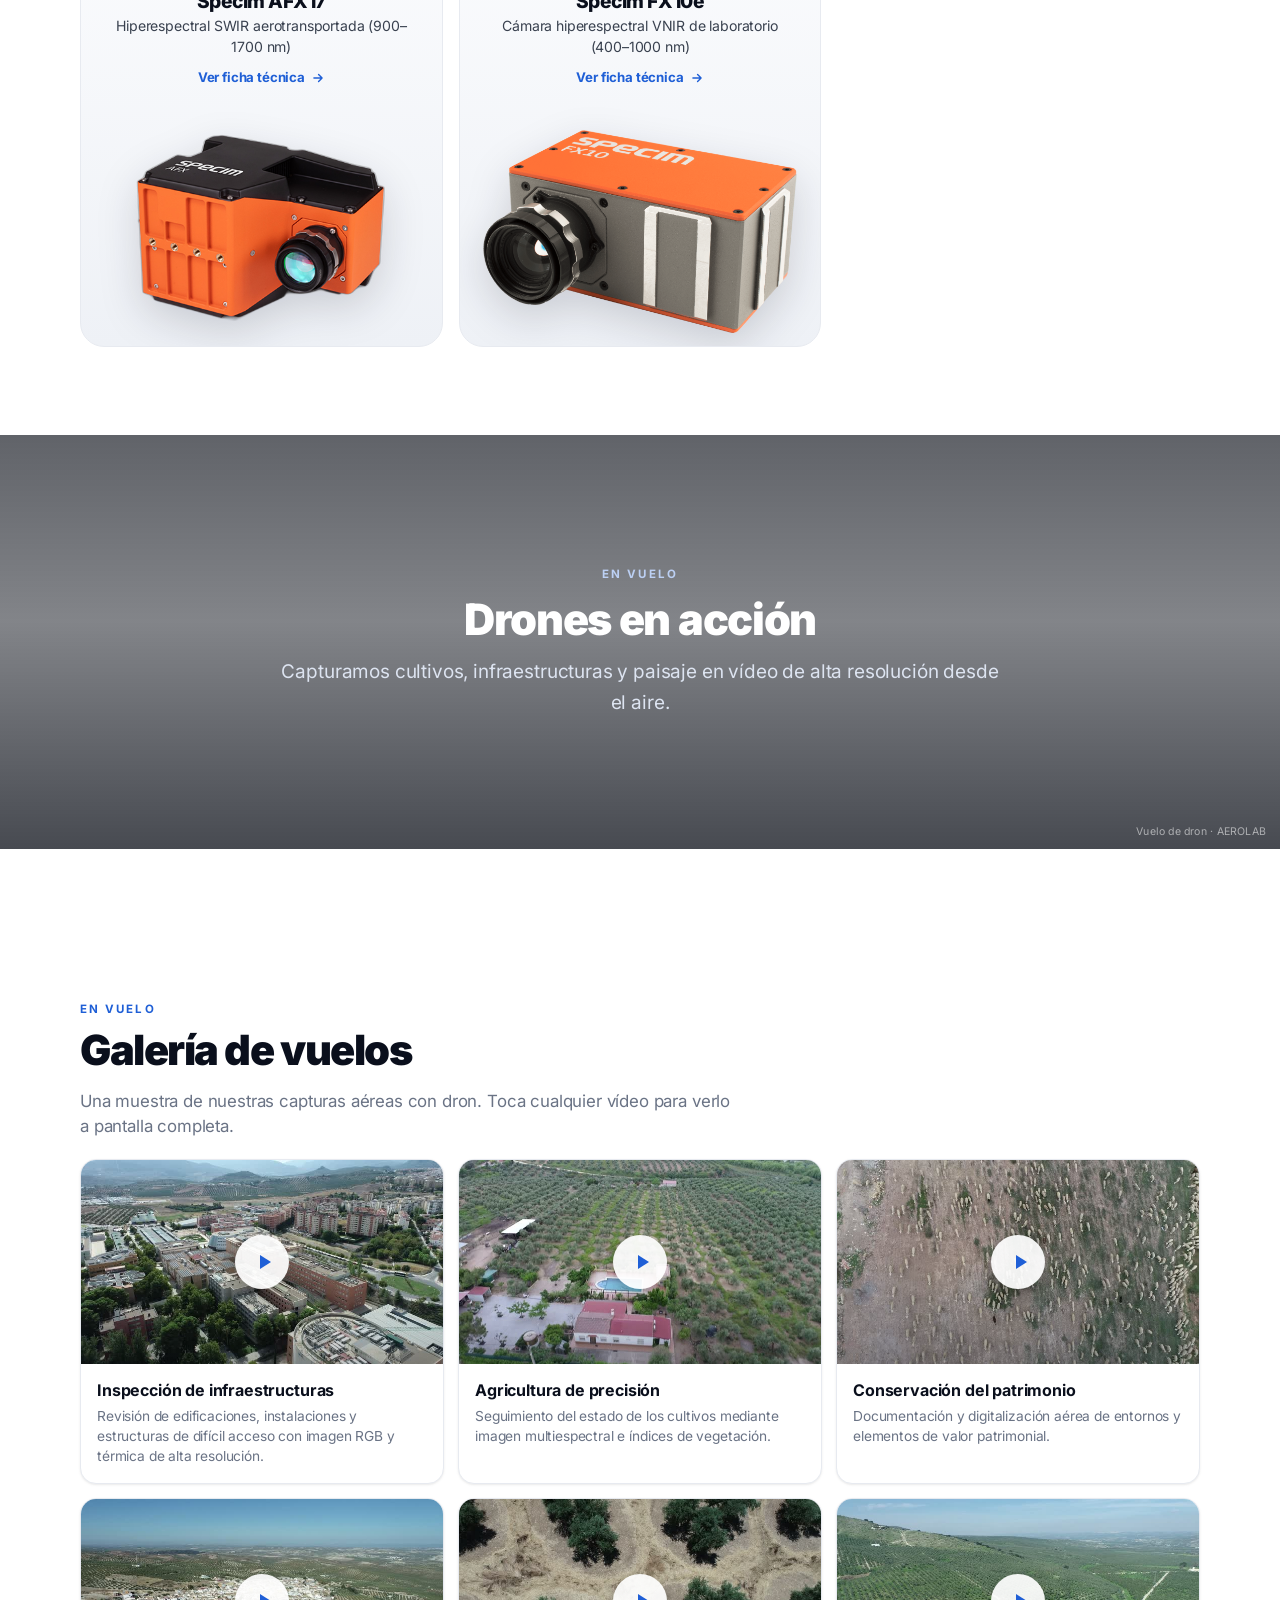
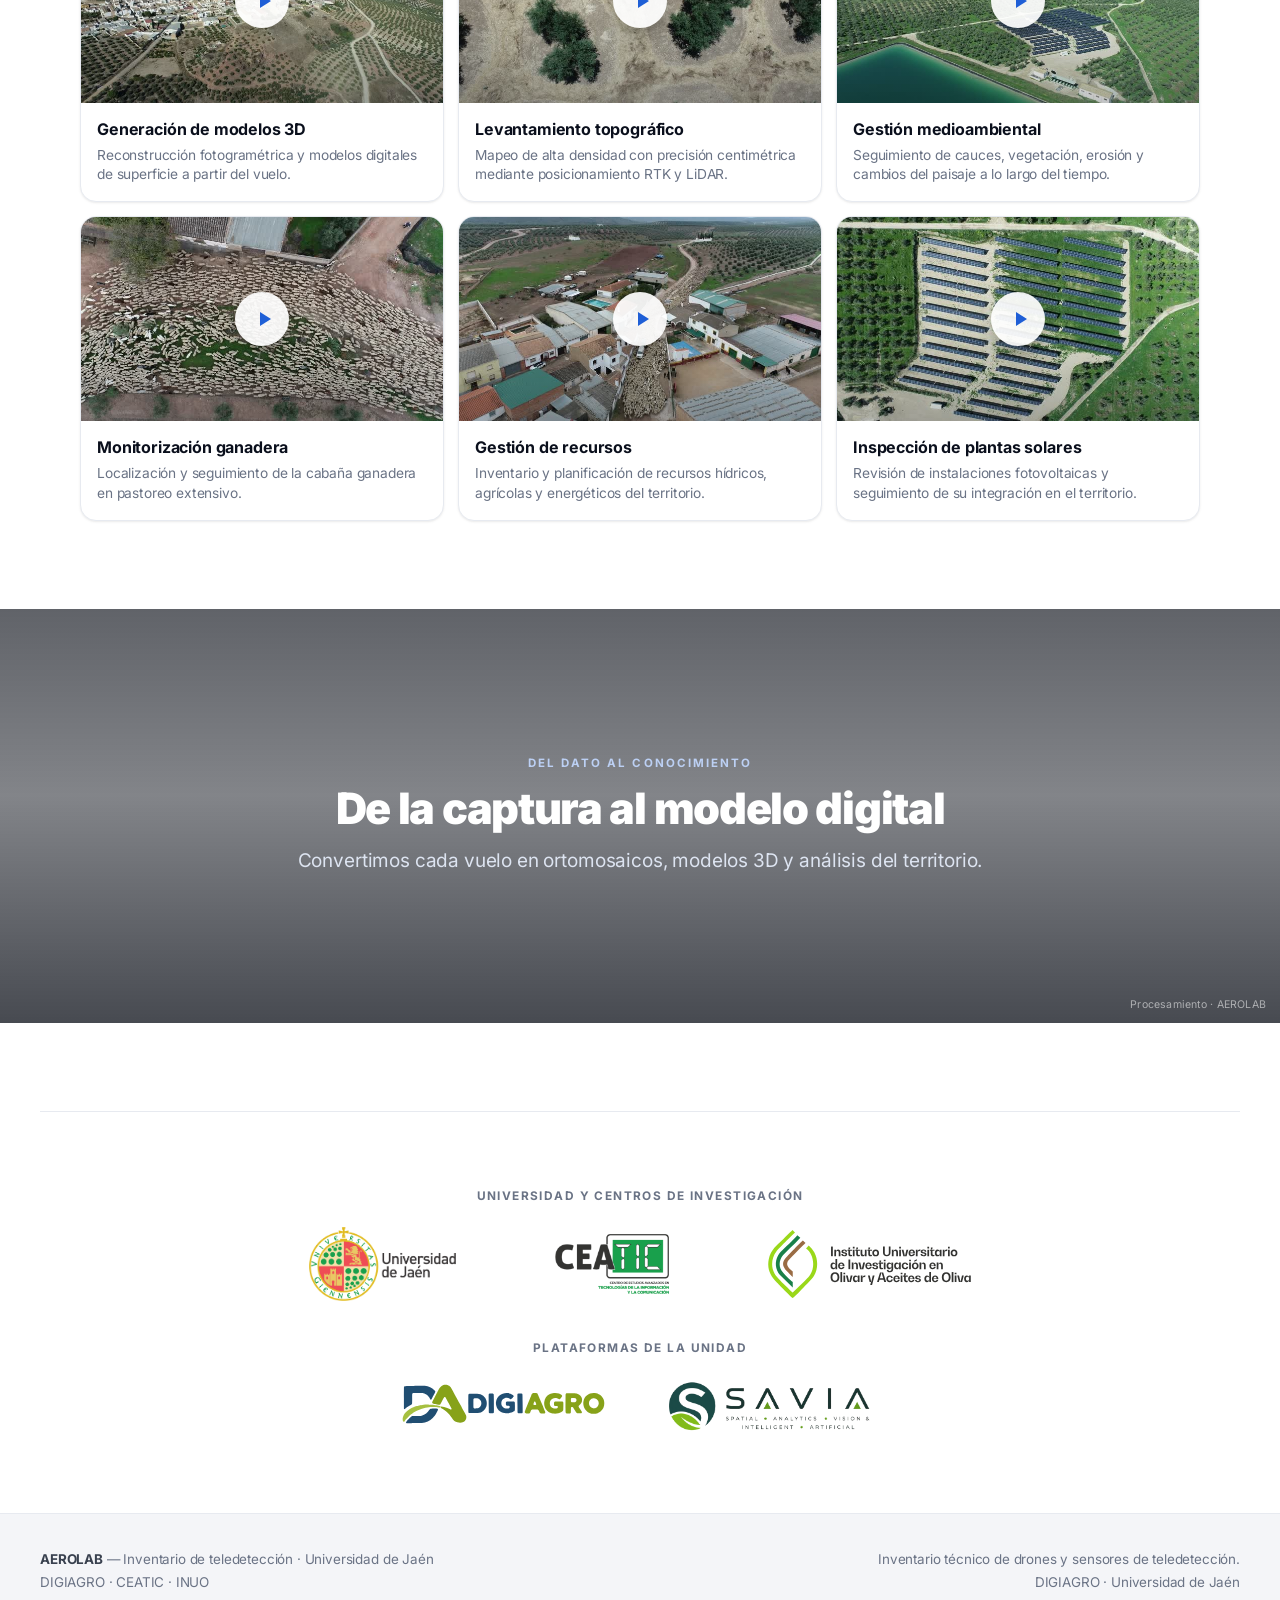
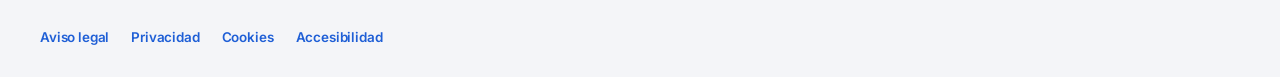
==== commit 4dfa38d3: "AeroLab: vuelve a mostrar CEATIC (solo se quita de DIGIAGRO) Co-Authored-By: Claude Opus 5.5 <norepl" ====
--- a/aerolab/index.html
+++ b/aerolab/index.html
@@ -10,7 +10,7 @@
 <link rel="icon" type="image/png" sizes="16x16" href="favicon-16.png?v=2">
 <link rel="apple-touch-icon" sizes="180x180" href="apple-touch-icon.png?v=2">
 <link rel="stylesheet" href="../assets/fuentes/inter.css">
-<link rel="stylesheet" href="styles.css?v=48">
+<link rel="stylesheet" href="styles.css?v=49">
 </head>
 <body>
 
@@ -35,6 +35,8 @@
   <div class="partners-logos">
     <a href="https://www.uja.es/" target="_blank" rel="noopener" aria-label="Universidad de Jaén">
       <img class="logo-uja" src="assets/img/partners/uja-transparente.png?v=1" alt="Universidad de Jaén"></a>
+    <a href="https://www.ujaen.es/centros/ceatic/" target="_blank" rel="noopener" aria-label="CEATIC">
+      <img src="assets/img/partners/ceatic.png" alt="CEATIC — Centro de Estudios Avanzados en TIC"></a>
     <a href="https://inuouja.com/" target="_blank" rel="noopener" aria-label="INUO">
       <img class="logo-inuo" src="assets/img/partners/inuo.svg?v=31" alt="INUO — Instituto de Investigación en Olivar y Aceites de Oliva"></a>
   </div>
@@ -86,6 +88,8 @@
     <div class="partners-logos">
       <a href="https://www.uja.es/" target="_blank" rel="noopener" aria-label="Universidad de Jaén">
         <img class="logo-uja" src="assets/img/partners/uja-transparente.png?v=1" alt="Universidad de Jaén" loading="lazy"></a>
+      <a href="https://www.ujaen.es/centros/ceatic/" target="_blank" rel="noopener" aria-label="CEATIC">
+        <img src="assets/img/partners/ceatic.png" alt="CEATIC — Centro de Estudios Avanzados en TIC" loading="lazy"></a>
       <a href="https://inuouja.com/" target="_blank" rel="noopener" aria-label="INUO">
         <img class="logo-inuo" src="assets/img/partners/inuo.svg?v=31" alt="INUO — Instituto de Investigación en Olivar y Aceites de Oliva" loading="lazy"></a>
     </div>
@@ -105,7 +109,7 @@
   <div class="container foot">
     <div>
       <b>AEROLAB</b> — Inventario de teledetección · Universidad de Jaén<br>
-      DIGIAGRO · INUO
+      DIGIAGRO · CEATIC · INUO
     </div>
     <div style="text-align:right">
       Inventario técnico de drones y sensores de teledetección.<br>
--- a/aerolab/styles.css
+++ b/aerolab/styles.css
@@ -492,7 +492,7 @@
 /* Logos: misma altura visual en cada fila; en el móvil, rejilla ordenada (3 institucionales, 2 plataformas) */
 .partners-logos img.logo-uja{height:74px}
 @media(max-width:560px){
-  .partners-logos{display:grid;grid-template-columns:repeat(2,minmax(0,1fr));gap:18px 22px;align-items:center;justify-items:center;padding:0 4px}
+  .partners-logos{display:grid;grid-template-columns:repeat(3,minmax(0,1fr));gap:18px 14px;align-items:center;justify-items:center;padding:0 4px}
   .partners-logos.partners-unidad{grid-template-columns:repeat(2,minmax(0,1fr));gap:18px 22px}
   .partners-logos a{display:flex;align-items:center;justify-content:center;width:100%;height:52px}
   .partners-logos img,.partners-logos img.logo-uja,.partners-logos img.logo-inuo,.partners-logos img.logo-digiagro,.partners-logos img.logo-savia{height:auto;width:auto;max-width:100%;max-height:46px}
